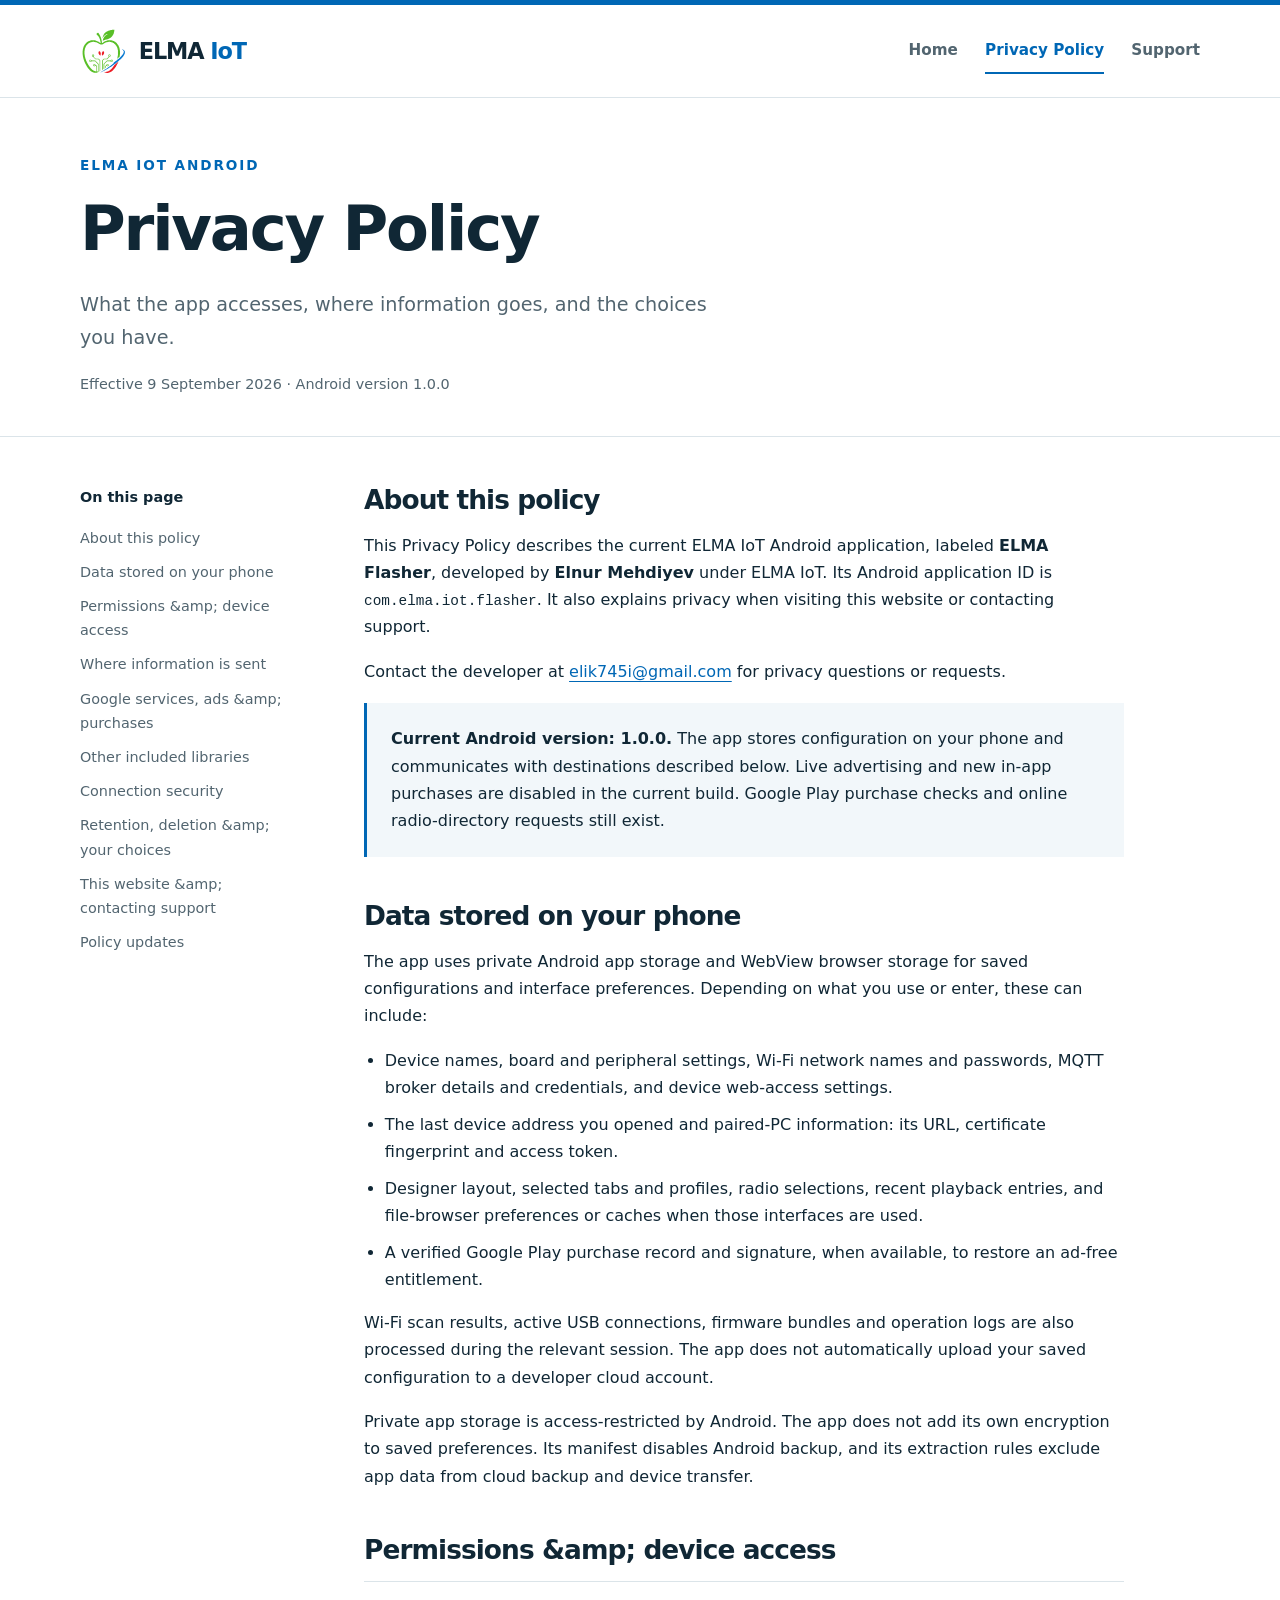
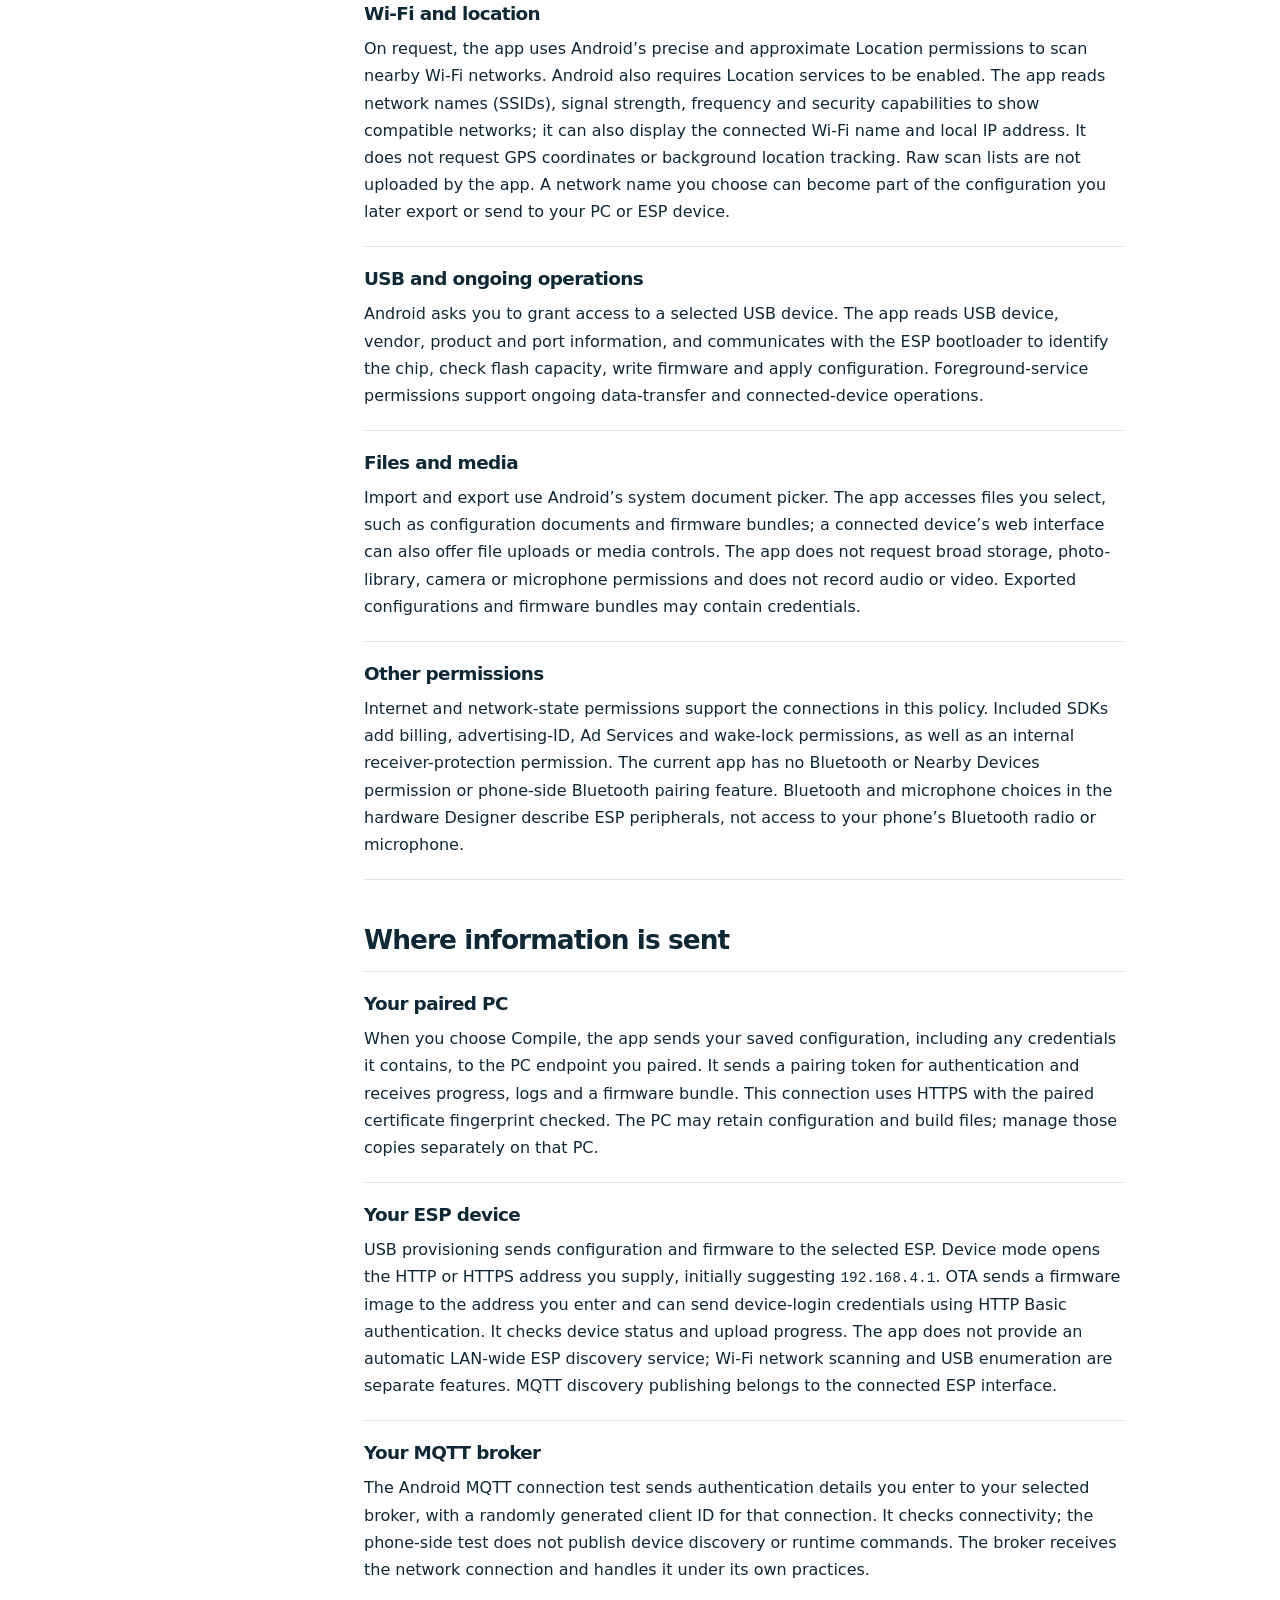
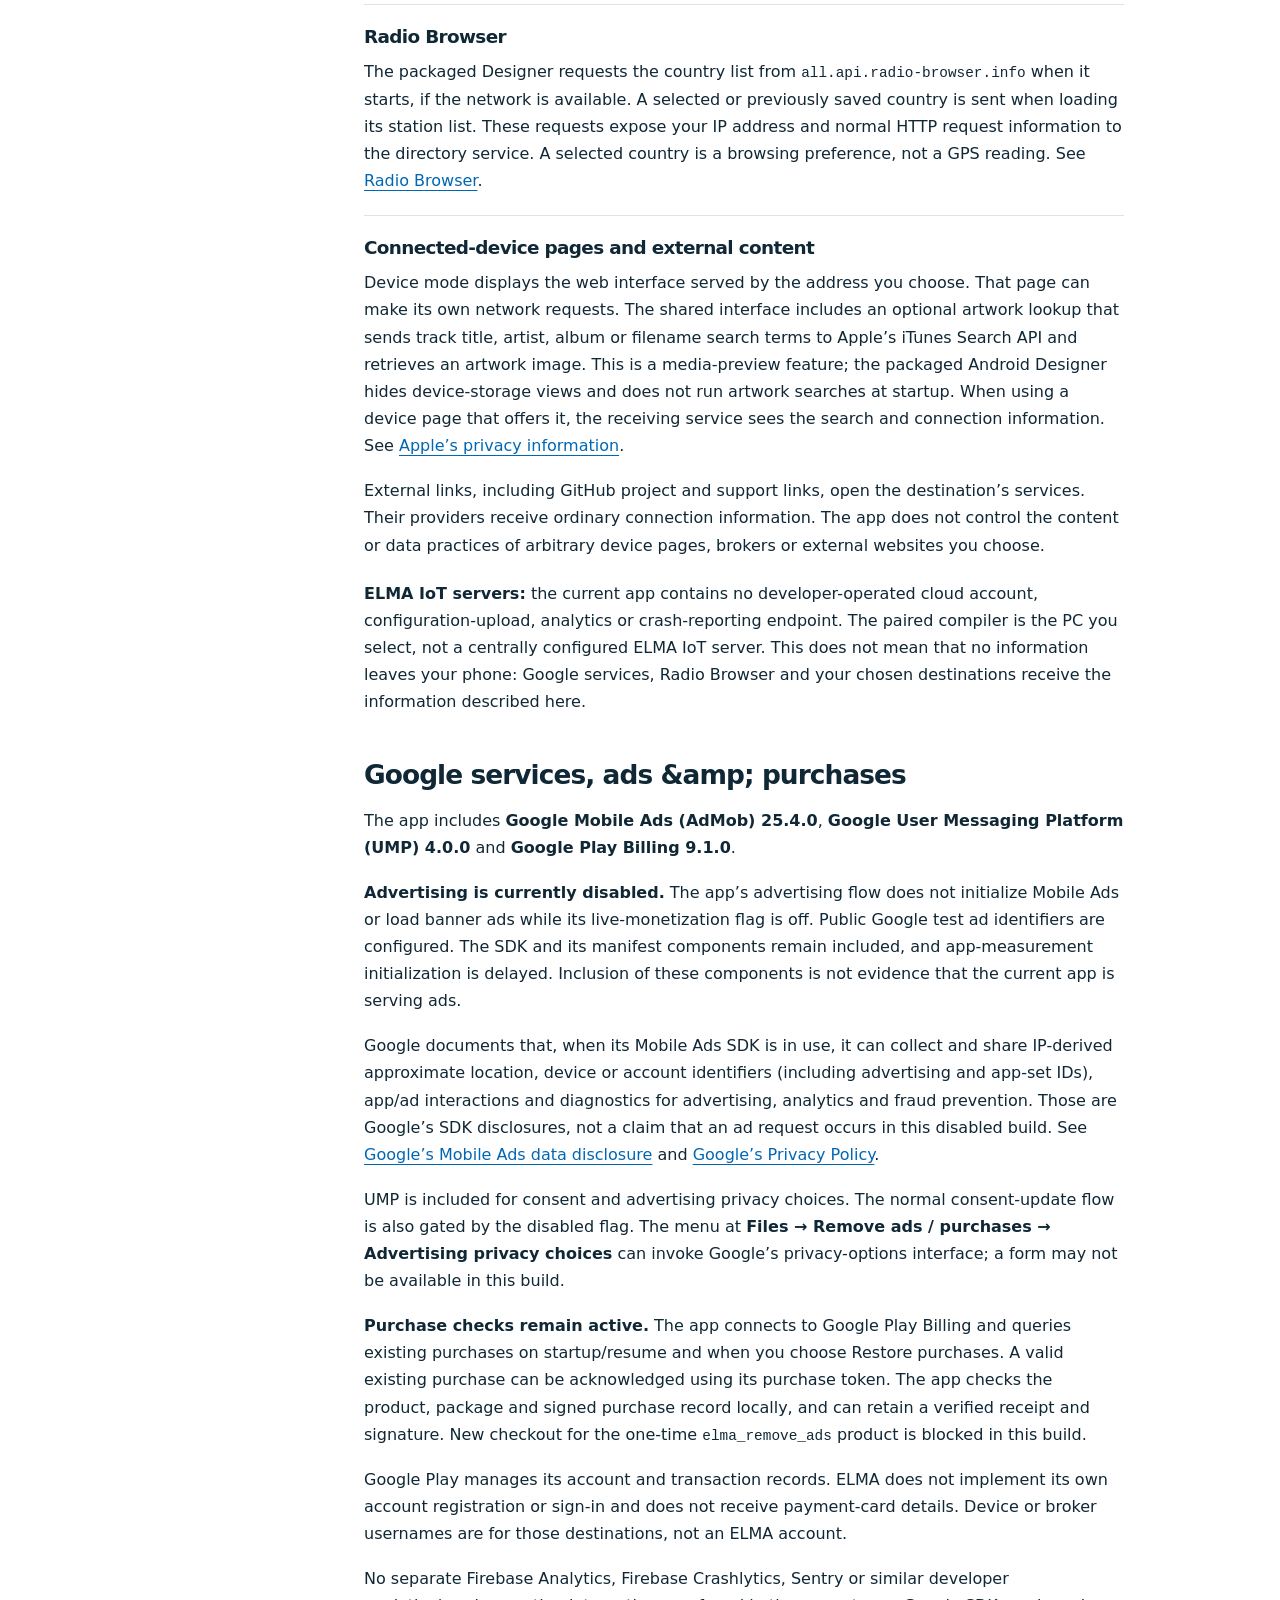
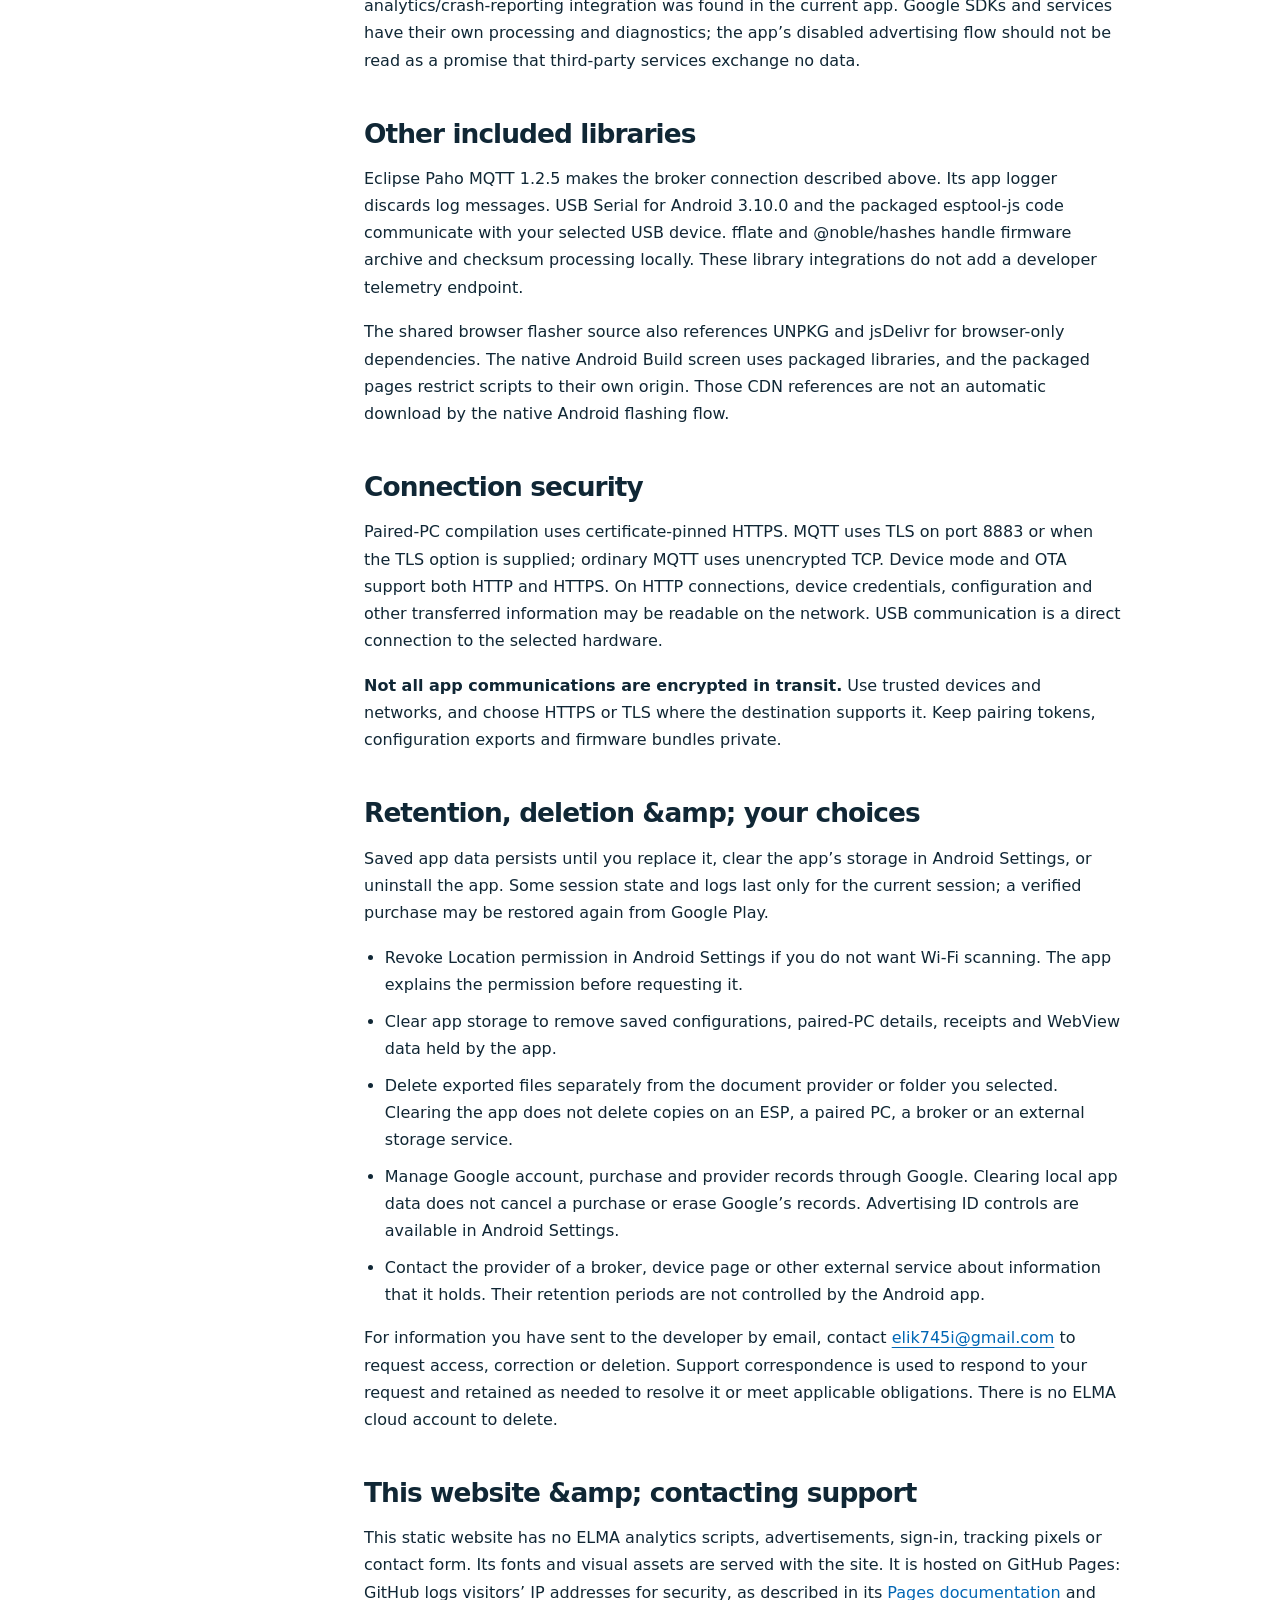
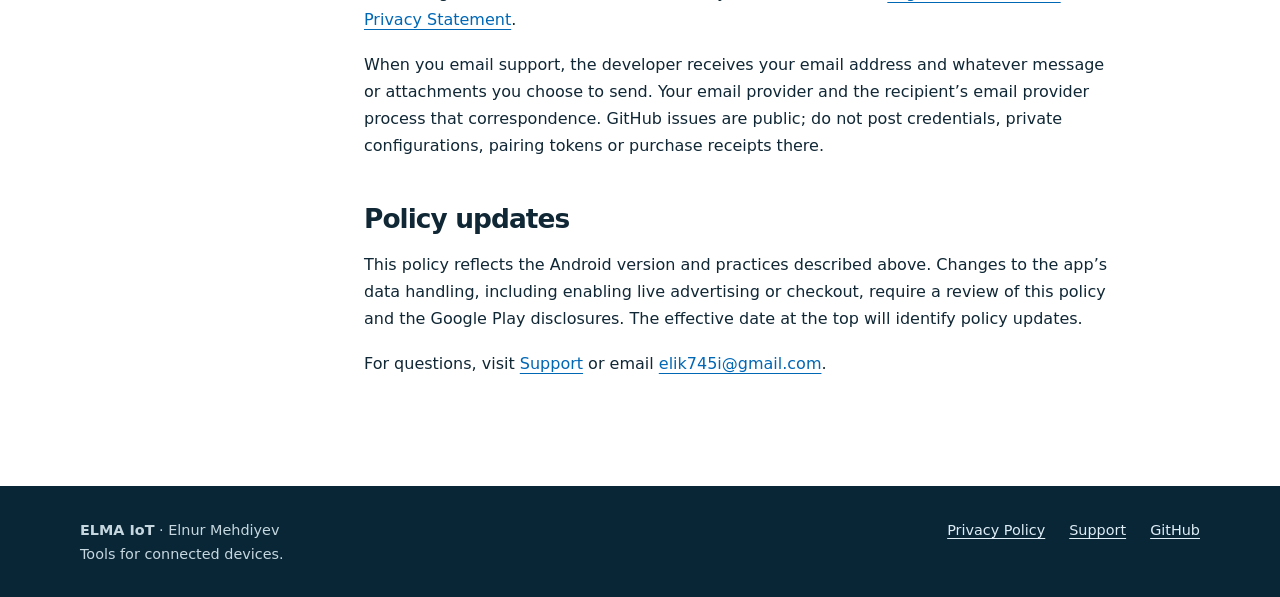
==== privacy-policy/index.html @ 4f6ca84b "Publish ELMA IoT website with source-reviewed Android privacy policy" ====
<!doctype html>
<html lang="en"><head><meta charset="utf-8"><meta name="viewport" content="width=device-width,initial-scale=1">
<meta name="description" content="Privacy Policy for ELMA IoT Android (ELMA Flasher): permissions, local data, Google services, device connections, retention and deletion."><meta name="referrer" content="no-referrer">
<meta http-equiv="Content-Security-Policy" content="default-src 'none'; style-src 'self'; img-src 'self'; base-uri 'none'; form-action 'none'">
<title>Privacy Policy · ELMA IoT</title><link rel="canonical" href="https://elma-iot.github.io/privacy-policy/"><link rel="icon" href="/assets/elma-mark.svg" type="image/svg+xml"><link rel="stylesheet" href="/assets/site.css"></head>
<body><a class="skip" href="#main">Skip to content</a><header><div class="shell header-inner"><a class="brand" href="/" aria-label="ELMA IoT home"><img src="/assets/elma-mark.svg" width="46" height="46" alt=""><span>ELMA <span>IoT</span></span></a><nav aria-label="Main navigation"><a href="/">Home</a><a href="/privacy-policy/" aria-current="page">Privacy Policy</a><a href="/support/">Support</a></nav></div></header>
<main id="main"><div class="page-head"><div class="shell"><p class="eyebrow">ELMA IoT Android</p><h1>Privacy Policy</h1><p class="lead">What the app accesses, where information goes, and the choices you have.</p><p class="meta">Effective 9 September 2026 · Android version 1.0.0</p></div></div><div class="shell document"><aside class="toc" aria-label="On this page"><strong>On this page</strong><a href="#scope">About this policy</a><a href="#local-data">Data stored on your phone</a><a href="#permissions">Permissions &amp;amp; device access</a><a href="#connections">Where information is sent</a><a href="#google">Google services, ads &amp;amp; purchases</a><a href="#libraries">Other included libraries</a><a href="#security">Connection security</a><a href="#deletion">Retention, deletion &amp;amp; your choices</a><a href="#website">This website &amp;amp; contacting support</a><a href="#changes">Policy updates</a></aside><article><section id="scope"><h2>About this policy</h2><p>This Privacy Policy describes the current ELMA IoT Android application, labeled <strong>ELMA Flasher</strong>, developed by <strong>Elnur Mehdiyev</strong> under ELMA IoT. Its Android application ID is <code>com.elma.iot.flasher</code>. It also explains privacy when visiting this website or contacting support.</p><p>Contact the developer at <a href="mailto:elik745i@gmail.com">elik745i@gmail.com</a> for privacy questions or requests.</p><div class="callout"><p><strong>Current Android version: 1.0.0.</strong> The app stores configuration on your phone and communicates with destinations described below. Live advertising and new in-app purchases are disabled in the current build. Google Play purchase checks and online radio-directory requests still exist.</p></div></section><section id="local-data"><h2>Data stored on your phone</h2><p>The app uses private Android app storage and WebView browser storage for saved configurations and interface preferences. Depending on what you use or enter, these can include:</p><ul><li>Device names, board and peripheral settings, Wi-Fi network names and passwords, MQTT broker details and credentials, and device web-access settings.</li><li>The last device address you opened and paired-PC information: its URL, certificate fingerprint and access token.</li><li>Designer layout, selected tabs and profiles, radio selections, recent playback entries, and file-browser preferences or caches when those interfaces are used.</li><li>A verified Google Play purchase record and signature, when available, to restore an ad-free entitlement.</li></ul><p>Wi-Fi scan results, active USB connections, firmware bundles and operation logs are also processed during the relevant session. The app does not automatically upload your saved configuration to a developer cloud account.</p><p>Private app storage is access-restricted by Android. The app does not add its own encryption to saved preferences. Its manifest disables Android backup, and its extraction rules exclude app data from cloud backup and device transfer.</p></section><section id="permissions"><h2>Permissions &amp;amp; device access</h2><div class="flow"><h3>Wi-Fi and location</h3><p>On request, the app uses Android’s precise and approximate Location permissions to scan nearby Wi-Fi networks. Android also requires Location services to be enabled. The app reads network names (SSIDs), signal strength, frequency and security capabilities to show compatible networks; it can also display the connected Wi-Fi name and local IP address. It does not request GPS coordinates or background location tracking. Raw scan lists are not uploaded by the app. A network name you choose can become part of the configuration you later export or send to your PC or ESP device.</p></div><div class="flow"><h3>USB and ongoing operations</h3><p>Android asks you to grant access to a selected USB device. The app reads USB device, vendor, product and port information, and communicates with the ESP bootloader to identify the chip, check flash capacity, write firmware and apply configuration. Foreground-service permissions support ongoing data-transfer and connected-device operations.</p></div><div class="flow"><h3>Files and media</h3><p>Import and export use Android’s system document picker. The app accesses files you select, such as configuration documents and firmware bundles; a connected device’s web interface can also offer file uploads or media controls. The app does not request broad storage, photo-library, camera or microphone permissions and does not record audio or video. Exported configurations and firmware bundles may contain credentials.</p></div><div class="flow"><h3>Other permissions</h3><p>Internet and network-state permissions support the connections in this policy. Included SDKs add billing, advertising-ID, Ad Services and wake-lock permissions, as well as an internal receiver-protection permission. The current app has no Bluetooth or Nearby Devices permission or phone-side Bluetooth pairing feature. Bluetooth and microphone choices in the hardware Designer describe ESP peripherals, not access to your phone’s Bluetooth radio or microphone.</p></div></section><section id="connections"><h2>Where information is sent</h2><div class="flow"><h3>Your paired PC</h3><p>When you choose Compile, the app sends your saved configuration, including any credentials it contains, to the PC endpoint you paired. It sends a pairing token for authentication and receives progress, logs and a firmware bundle. This connection uses HTTPS with the paired certificate fingerprint checked. The PC may retain configuration and build files; manage those copies separately on that PC.</p></div><div class="flow"><h3>Your ESP device</h3><p>USB provisioning sends configuration and firmware to the selected ESP. Device mode opens the HTTP or HTTPS address you supply, initially suggesting <code>192.168.4.1</code>. OTA sends a firmware image to the address you enter and can send device-login credentials using HTTP Basic authentication. It checks device status and upload progress. The app does not provide an automatic LAN-wide ESP discovery service; Wi-Fi network scanning and USB enumeration are separate features. MQTT discovery publishing belongs to the connected ESP interface.</p></div><div class="flow"><h3>Your MQTT broker</h3><p>The Android MQTT connection test sends authentication details you enter to your selected broker, with a randomly generated client ID for that connection. It checks connectivity; the phone-side test does not publish device discovery or runtime commands. The broker receives the network connection and handles it under its own practices.</p></div><div class="flow"><h3>Radio Browser</h3><p>The packaged Designer requests the country list from <code>all.api.radio-browser.info</code> when it starts, if the network is available. A selected or previously saved country is sent when loading its station list. These requests expose your IP address and normal HTTP request information to the directory service. A selected country is a browsing preference, not a GPS reading. See <a href="https://www.radio-browser.info/">Radio Browser</a>.</p></div><div class="flow"><h3>Connected-device pages and external content</h3><p>Device mode displays the web interface served by the address you choose. That page can make its own network requests. The shared interface includes an optional artwork lookup that sends track title, artist, album or filename search terms to Apple’s iTunes Search API and retrieves an artwork image. This is a media-preview feature; the packaged Android Designer hides device-storage views and does not run artwork searches at startup. When using a device page that offers it, the receiving service sees the search and connection information. See <a href="https://www.apple.com/legal/privacy/">Apple’s privacy information</a>.</p><p>External links, including GitHub project and support links, open the destination’s services. Their providers receive ordinary connection information. The app does not control the content or data practices of arbitrary device pages, brokers or external websites you choose.</p></div><p><strong>ELMA IoT servers:</strong> the current app contains no developer-operated cloud account, configuration-upload, analytics or crash-reporting endpoint. The paired compiler is the PC you select, not a centrally configured ELMA IoT server. This does not mean that no information leaves your phone: Google services, Radio Browser and your chosen destinations receive the information described here.</p></section><section id="google"><h2>Google services, ads &amp;amp; purchases</h2><p>The app includes <strong>Google Mobile Ads (AdMob) 25.4.0</strong>, <strong>Google User Messaging Platform (UMP) 4.0.0</strong> and <strong>Google Play Billing 9.1.0</strong>.</p><p><strong>Advertising is currently disabled.</strong> The app’s advertising flow does not initialize Mobile Ads or load banner ads while its live-monetization flag is off. Public Google test ad identifiers are configured. The SDK and its manifest components remain included, and app-measurement initialization is delayed. Inclusion of these components is not evidence that the current app is serving ads.</p><p>Google documents that, when its Mobile Ads SDK is in use, it can collect and share IP-derived approximate location, device or account identifiers (including advertising and app-set IDs), app/ad interactions and diagnostics for advertising, analytics and fraud prevention. Those are Google’s SDK disclosures, not a claim that an ad request occurs in this disabled build. See <a href="https://developers.google.com/admob/android/privacy/play-data-disclosure">Google’s Mobile Ads data disclosure</a> and <a href="https://policies.google.com/privacy">Google’s Privacy Policy</a>.</p><p>UMP is included for consent and advertising privacy choices. The normal consent-update flow is also gated by the disabled flag. The menu at <strong>Files → Remove ads / purchases → Advertising privacy choices</strong> can invoke Google’s privacy-options interface; a form may not be available in this build.</p><p><strong>Purchase checks remain active.</strong> The app connects to Google Play Billing and queries existing purchases on startup/resume and when you choose Restore purchases. A valid existing purchase can be acknowledged using its purchase token. The app checks the product, package and signed purchase record locally, and can retain a verified receipt and signature. New checkout for the one-time <code>elma_remove_ads</code> product is blocked in this build.</p><p>Google Play manages its account and transaction records. ELMA does not implement its own account registration or sign-in and does not receive payment-card details. Device or broker usernames are for those destinations, not an ELMA account.</p><p>No separate Firebase Analytics, Firebase Crashlytics, Sentry or similar developer analytics/crash-reporting integration was found in the current app. Google SDKs and services have their own processing and diagnostics; the app’s disabled advertising flow should not be read as a promise that third-party services exchange no data.</p></section><section id="libraries"><h2>Other included libraries</h2><p>Eclipse Paho MQTT 1.2.5 makes the broker connection described above. Its app logger discards log messages. USB Serial for Android 3.10.0 and the packaged esptool-js code communicate with your selected USB device. fflate and @noble/hashes handle firmware archive and checksum processing locally. These library integrations do not add a developer telemetry endpoint.</p><p>The shared browser flasher source also references UNPKG and jsDelivr for browser-only dependencies. The native Android Build screen uses packaged libraries, and the packaged pages restrict scripts to their own origin. Those CDN references are not an automatic download by the native Android flashing flow.</p></section><section id="security"><h2>Connection security</h2><p>Paired-PC compilation uses certificate-pinned HTTPS. MQTT uses TLS on port 8883 or when the TLS option is supplied; ordinary MQTT uses unencrypted TCP. Device mode and OTA support both HTTP and HTTPS. On HTTP connections, device credentials, configuration and other transferred information may be readable on the network. USB communication is a direct connection to the selected hardware.</p><p><strong>Not all app communications are encrypted in transit.</strong> Use trusted devices and networks, and choose HTTPS or TLS where the destination supports it. Keep pairing tokens, configuration exports and firmware bundles private.</p></section><section id="deletion"><h2>Retention, deletion &amp;amp; your choices</h2><p>Saved app data persists until you replace it, clear the app’s storage in Android Settings, or uninstall the app. Some session state and logs last only for the current session; a verified purchase may be restored again from Google Play.</p><ul><li>Revoke Location permission in Android Settings if you do not want Wi-Fi scanning. The app explains the permission before requesting it.</li><li>Clear app storage to remove saved configurations, paired-PC details, receipts and WebView data held by the app.</li><li>Delete exported files separately from the document provider or folder you selected. Clearing the app does not delete copies on an ESP, a paired PC, a broker or an external storage service.</li><li>Manage Google account, purchase and provider records through Google. Clearing local app data does not cancel a purchase or erase Google’s records. Advertising ID controls are available in Android Settings.</li><li>Contact the provider of a broker, device page or other external service about information that it holds. Their retention periods are not controlled by the Android app.</li></ul><p>For information you have sent to the developer by email, contact <a href="mailto:elik745i@gmail.com?subject=ELMA%20IoT%20privacy%20request">elik745i@gmail.com</a> to request access, correction or deletion. Support correspondence is used to respond to your request and retained as needed to resolve it or meet applicable obligations. There is no ELMA cloud account to delete.</p></section><section id="website"><h2>This website &amp;amp; contacting support</h2><p>This static website has no ELMA analytics scripts, advertisements, sign-in, tracking pixels or contact form. Its fonts and visual assets are served with the site. It is hosted on GitHub Pages: GitHub logs visitors’ IP addresses for security, as described in its <a href="https://docs.github.com/en/pages/getting-started-with-github-pages/what-is-github-pages#data-collection">Pages documentation</a> and <a href="https://docs.github.com/en/site-policy/privacy-policies/github-general-privacy-statement">Privacy Statement</a>.</p><p>When you email support, the developer receives your email address and whatever message or attachments you choose to send. Your email provider and the recipient’s email provider process that correspondence. GitHub issues are public; do not post credentials, private configurations, pairing tokens or purchase receipts there.</p></section><section id="changes"><h2>Policy updates</h2><p>This policy reflects the Android version and practices described above. Changes to the app’s data handling, including enabling live advertising or checkout, require a review of this policy and the Google Play disclosures. The effective date at the top will identify policy updates.</p><p>For questions, visit <a href="/support/">Support</a> or email <a href="mailto:elik745i@gmail.com">elik745i@gmail.com</a>.</p></section></article></div></main>
<footer><div class="shell footer-inner"><div><p><strong>ELMA IoT</strong> · Elnur Mehdiyev</p><p>Tools for connected devices.</p></div><div class="footer-links"><a href="/privacy-policy/">Privacy Policy</a><a href="/support/">Support</a><a href="https://github.com/elma-iot">GitHub</a></div></div></footer></body></html>
---- assets/site.css ----
:root{color-scheme:light;--ink:#102735;--muted:#526570;--blue:#0067b5;--line:#dbe4e9;--pale:#f2f7fa;--navy:#092637;--green:#67d53b;font-family:Inter,ui-sans-serif,system-ui,-apple-system,BlinkMacSystemFont,"Segoe UI",sans-serif;font-size:16px}*{box-sizing:border-box}body{margin:0;color:var(--ink);background:#fff;line-height:1.7}a{color:var(--blue);text-underline-offset:.22em}a:hover{text-decoration-thickness:2px}a:focus-visible{outline:3px solid #208cd4;outline-offset:5px}img{max-width:100%}.skip{position:absolute;left:1rem;top:-6rem;background:#fff;padding:.6rem 1rem;z-index:10}.skip:focus{top:1rem}.shell{width:min(1120px,calc(100% - 3rem));margin:auto}header{border-top:5px solid var(--blue);border-bottom:1px solid var(--line)}.header-inner{min-height:92px;display:flex;align-items:center;justify-content:space-between;gap:1.5rem}.brand{display:flex;align-items:center;gap:.8rem;text-decoration:none;font-weight:800;letter-spacing:-.05em;font-size:1.4rem;color:var(--ink)}.brand img{width:46px;height:46px;object-fit:contain}.brand span span{color:var(--blue)}nav{display:flex;gap:1.7rem;flex-wrap:wrap}nav a{color:var(--muted);font-weight:600;text-decoration:none;font-size:.95rem;padding:.5rem 0}nav a[aria-current=page]{color:var(--blue);box-shadow:0 2px var(--blue)}.eyebrow{font-size:.85rem;font-weight:750;letter-spacing:.14em;text-transform:uppercase;color:var(--blue);margin:0 0 1rem}h1,h2,h3{line-height:1.15;letter-spacing:-.035em}h1{font-size:clamp(2.4rem,5.8vw,4.8rem);font-weight:750;margin:0 0 1.5rem}h2{font-size:1.65rem;margin:0 0 1rem}h3{font-size:1.15rem;margin:0 0 .7rem}p{margin:0 0 1.1rem}.lead{font-size:1.2rem;color:var(--muted);max-width:650px}.hero{padding:5rem 0 4rem;display:grid;grid-template-columns:1.5fr .8fr;gap:4rem;align-items:center}.hero h1{max-width:750px}.hero-mark{background:var(--navy);min-height:290px;display:flex;align-items:center;justify-content:center;border-radius:4px;border-bottom:5px solid var(--green)}.hero-mark img{width:180px;height:180px;object-fit:contain}.actions{display:flex;gap:1rem;flex-wrap:wrap;margin-top:2rem}.button{display:inline-flex;align-items:center;justify-content:center;min-height:48px;padding:.7rem 1.25rem;border:1px solid var(--blue);border-radius:4px;font-weight:650;text-decoration:none;background:var(--blue);color:white}.button.secondary{background:transparent;color:var(--blue)}.button:hover{filter:brightness(.9)}.feature-band{background:var(--pale);border-block:1px solid var(--line);padding:3rem 0}.features{display:grid;grid-template-columns:repeat(3,1fr);gap:2.5rem}.number{font-size:.85rem;color:var(--blue);font-weight:700;display:block;margin-bottom:1rem}.features p{font-size:1rem;color:var(--muted);margin:0}.resources{padding:3.5rem 0 4.5rem;display:grid;grid-template-columns:1fr 1fr;gap:3rem}.resource{border-top:2px solid var(--blue);padding-top:1.3rem}.resource p{color:var(--muted)}.page-head{padding:3.5rem 0 2.5rem;border-bottom:1px solid var(--line)}.page-head h1{font-size:clamp(2.5rem,5vw,3.9rem)}.meta{font-size:.9rem;color:var(--muted);margin:0}.document{display:grid;grid-template-columns:220px minmax(0,1fr);gap:4rem;padding-top:3rem;padding-bottom:4rem}.toc{align-self:start;position:sticky;top:2rem;font-size:.9rem}.toc strong{display:block;margin-bottom:.7rem}.toc a{display:block;color:var(--muted);padding:.3rem 0;text-decoration:none}.toc a:hover{color:var(--blue)}article{max-width:760px;min-width:0}article section{margin:0 0 2.8rem;scroll-margin-top:2rem}article p,article li{overflow-wrap:anywhere}article ul{padding-left:1.3rem}article li{margin-bottom:.6rem}.callout{padding:1.4rem 1.5rem;background:var(--pale);border-left:3px solid var(--blue);margin:0 0 2rem}.callout p:last-child{margin-bottom:0}.flow{padding:1.3rem 0;border-top:1px solid var(--line)}.flow:last-child{border-bottom:1px solid var(--line)}.flow p:last-child{margin:0}.support-grid{display:grid;grid-template-columns:1fr 1fr;gap:3rem;padding:3rem 0 4rem}.contact-card{padding:2rem;background:var(--pale);border:1px solid var(--line)}.contact-card a{overflow-wrap:anywhere}.contact-card+.contact-card{margin-top:1.5rem}.support-grid ul{padding-left:1.2rem}.support-grid li{margin-bottom:.7rem}code{font-size:.9em;overflow-wrap:anywhere}footer{background:var(--navy);color:#c6d7df;padding:2rem 0;font-size:.9rem}.footer-inner{display:flex;justify-content:space-between;gap:1.5rem;flex-wrap:wrap}footer a{color:#deedf6}footer p{margin:0}.footer-links{display:flex;gap:1.5rem}.small{font-size:.92rem;color:var(--muted)}@media(max-width:760px){.shell{width:calc(100% - 2rem)}.header-inner{align-items:flex-start;flex-direction:column;gap:.5rem;padding:1rem 0}nav{gap:1.4rem}.hero{padding:3rem 0;grid-template-columns:1fr;gap:2rem}.hero-mark{min-height:180px}.hero-mark img{height:120px}.features,.resources,.support-grid{grid-template-columns:1fr;gap:2rem}.document{grid-template-columns:1fr;gap:2rem;padding-top:2rem}.toc{position:static;padding-bottom:1rem;border-bottom:1px solid var(--line)}.toc a{display:inline-block;margin-right:1.1rem}.page-head{padding-top:2.5rem}.contact-card{padding:1.4rem}.lead{font-size:1.1rem}}@media print{header,footer,.toc,.skip,.actions{display:none}.document{display:block}.shell{width:100%}body{font-size:11pt}.page-head{padding:0}a{color:inherit}article{max-width:none}.callout{border:1px solid #aaa}}
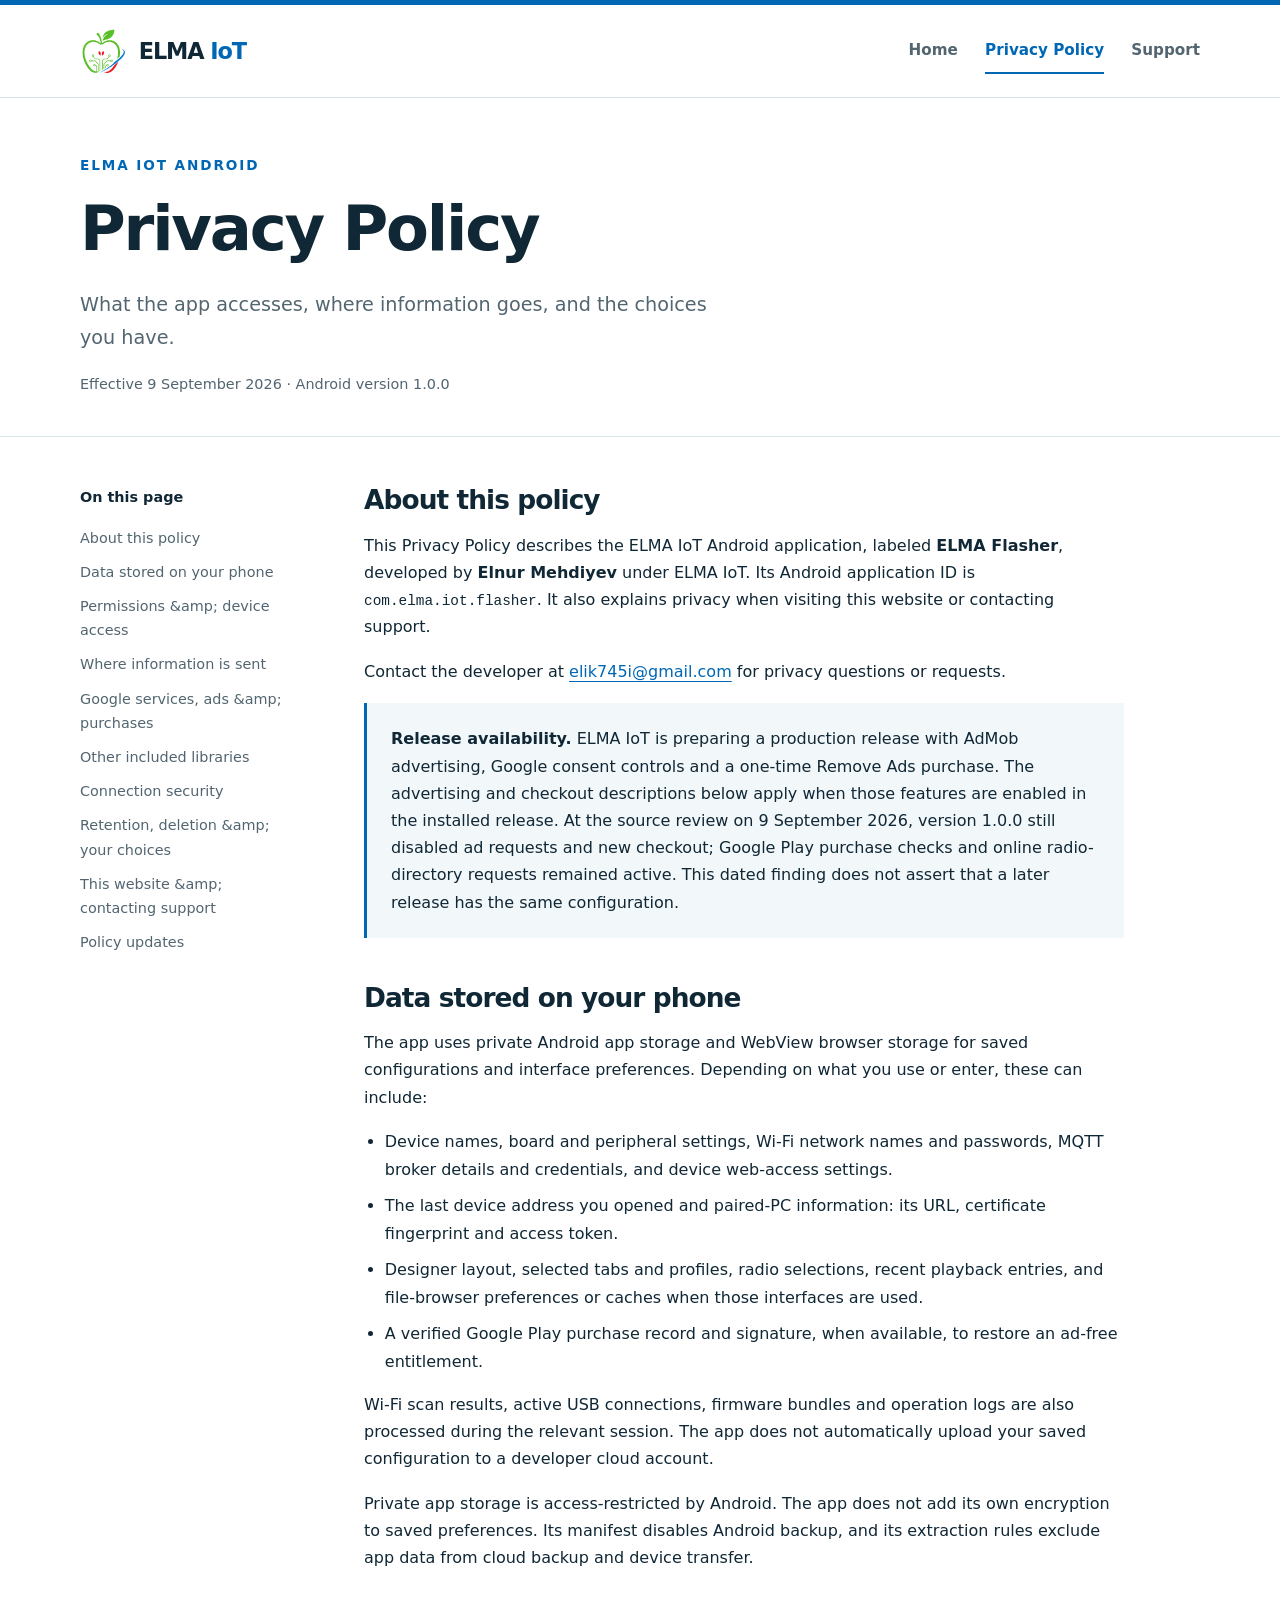
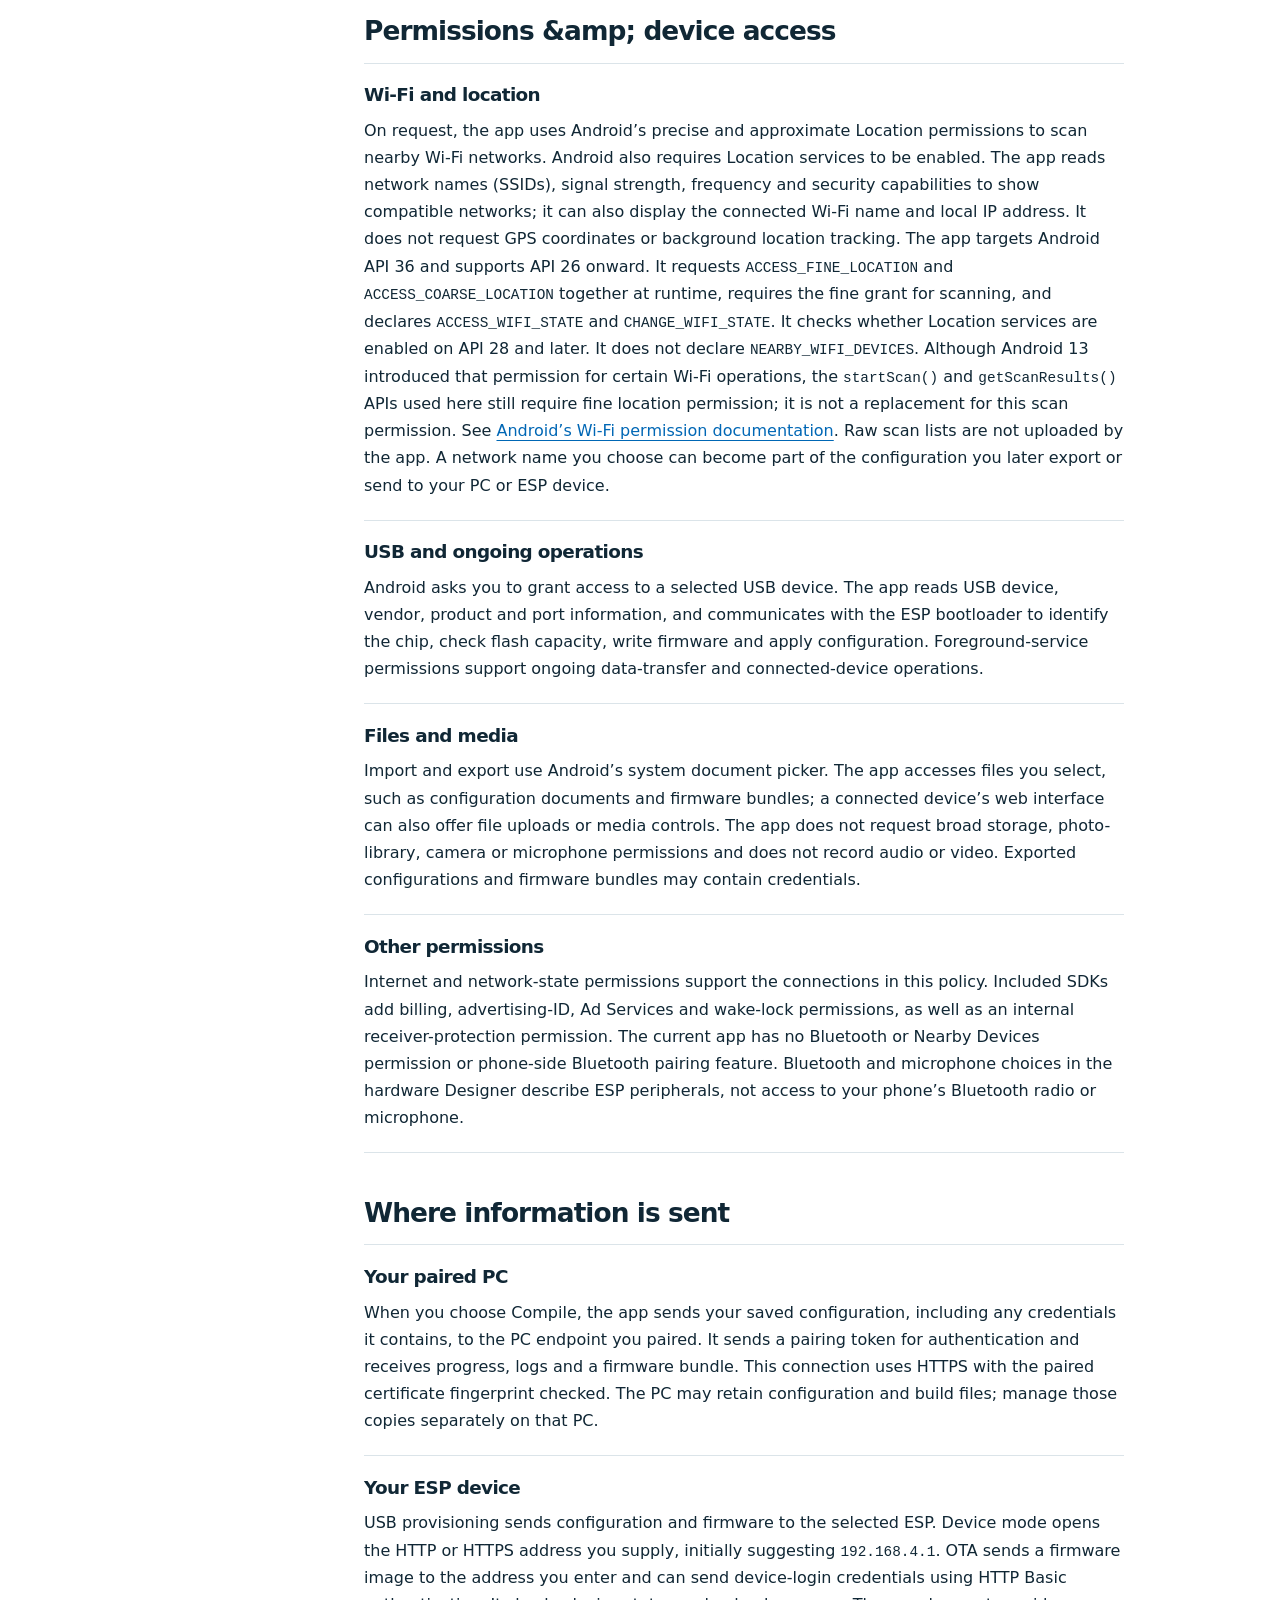
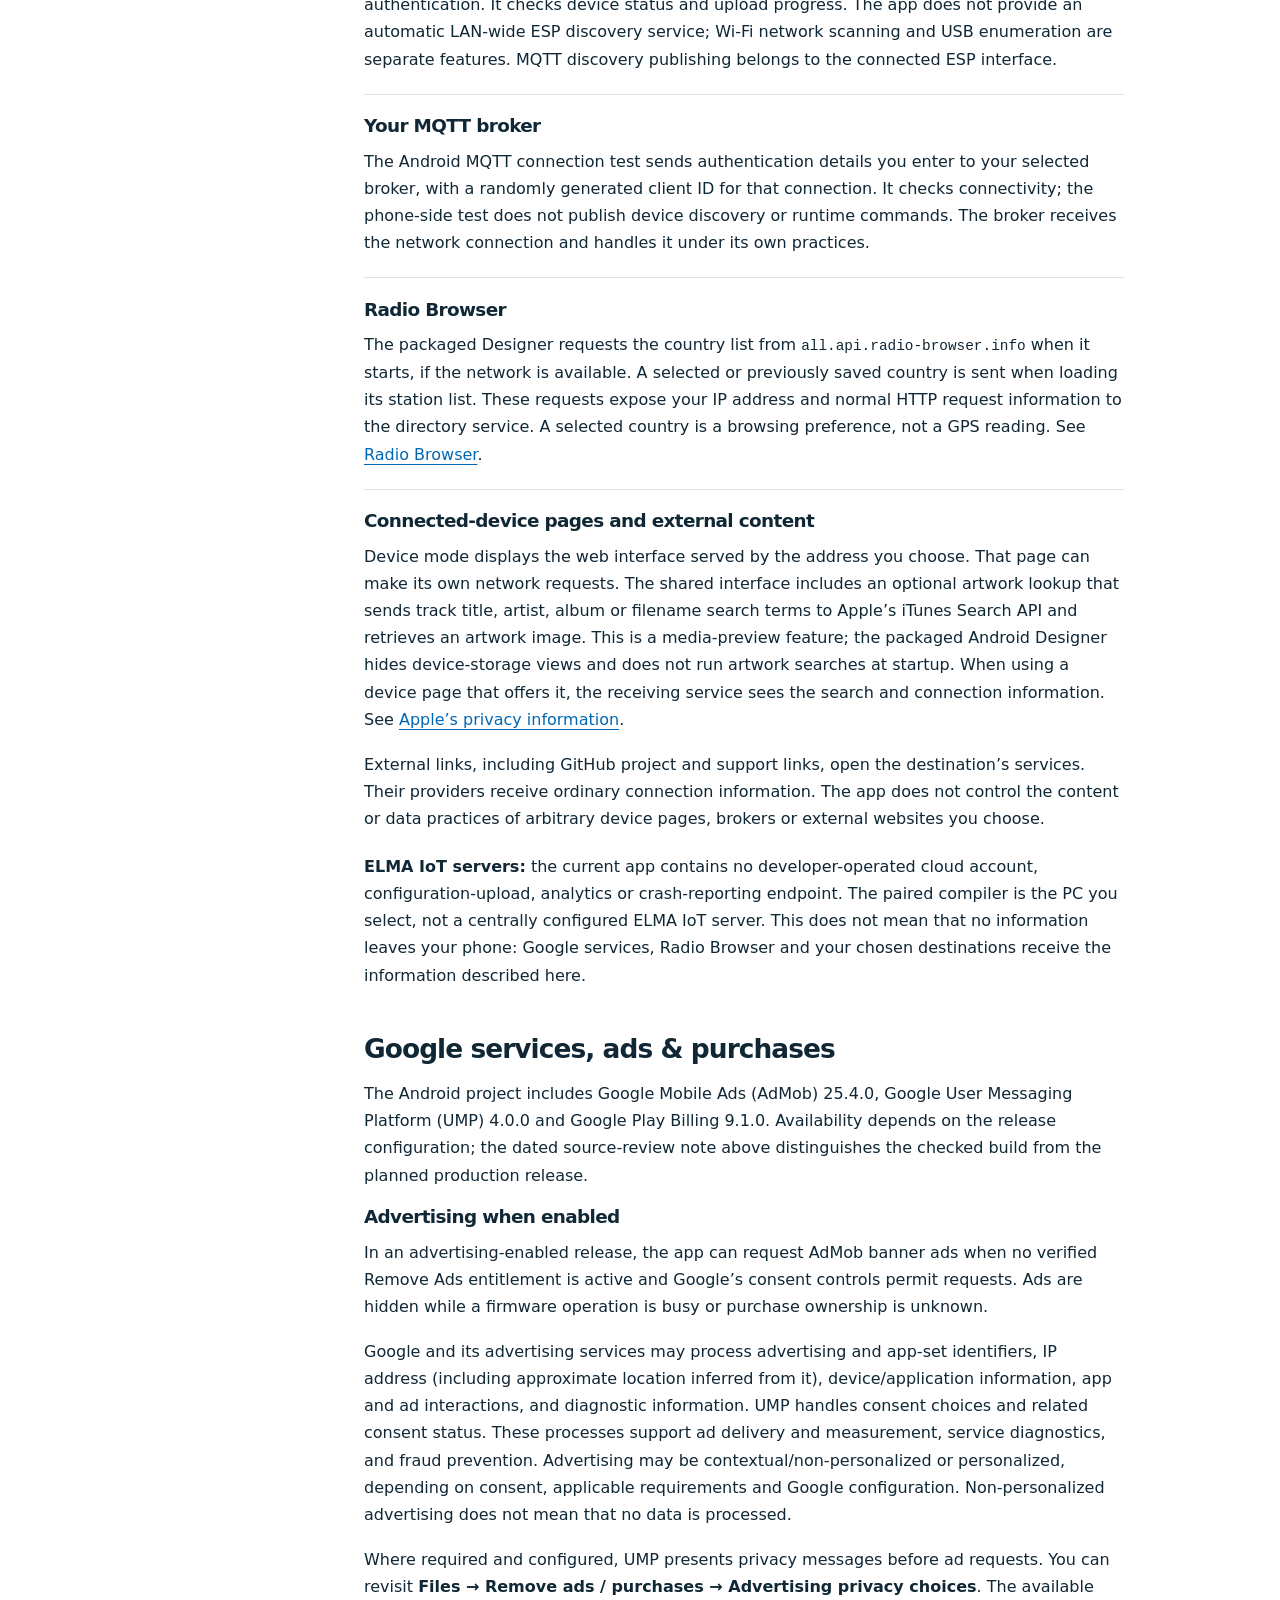
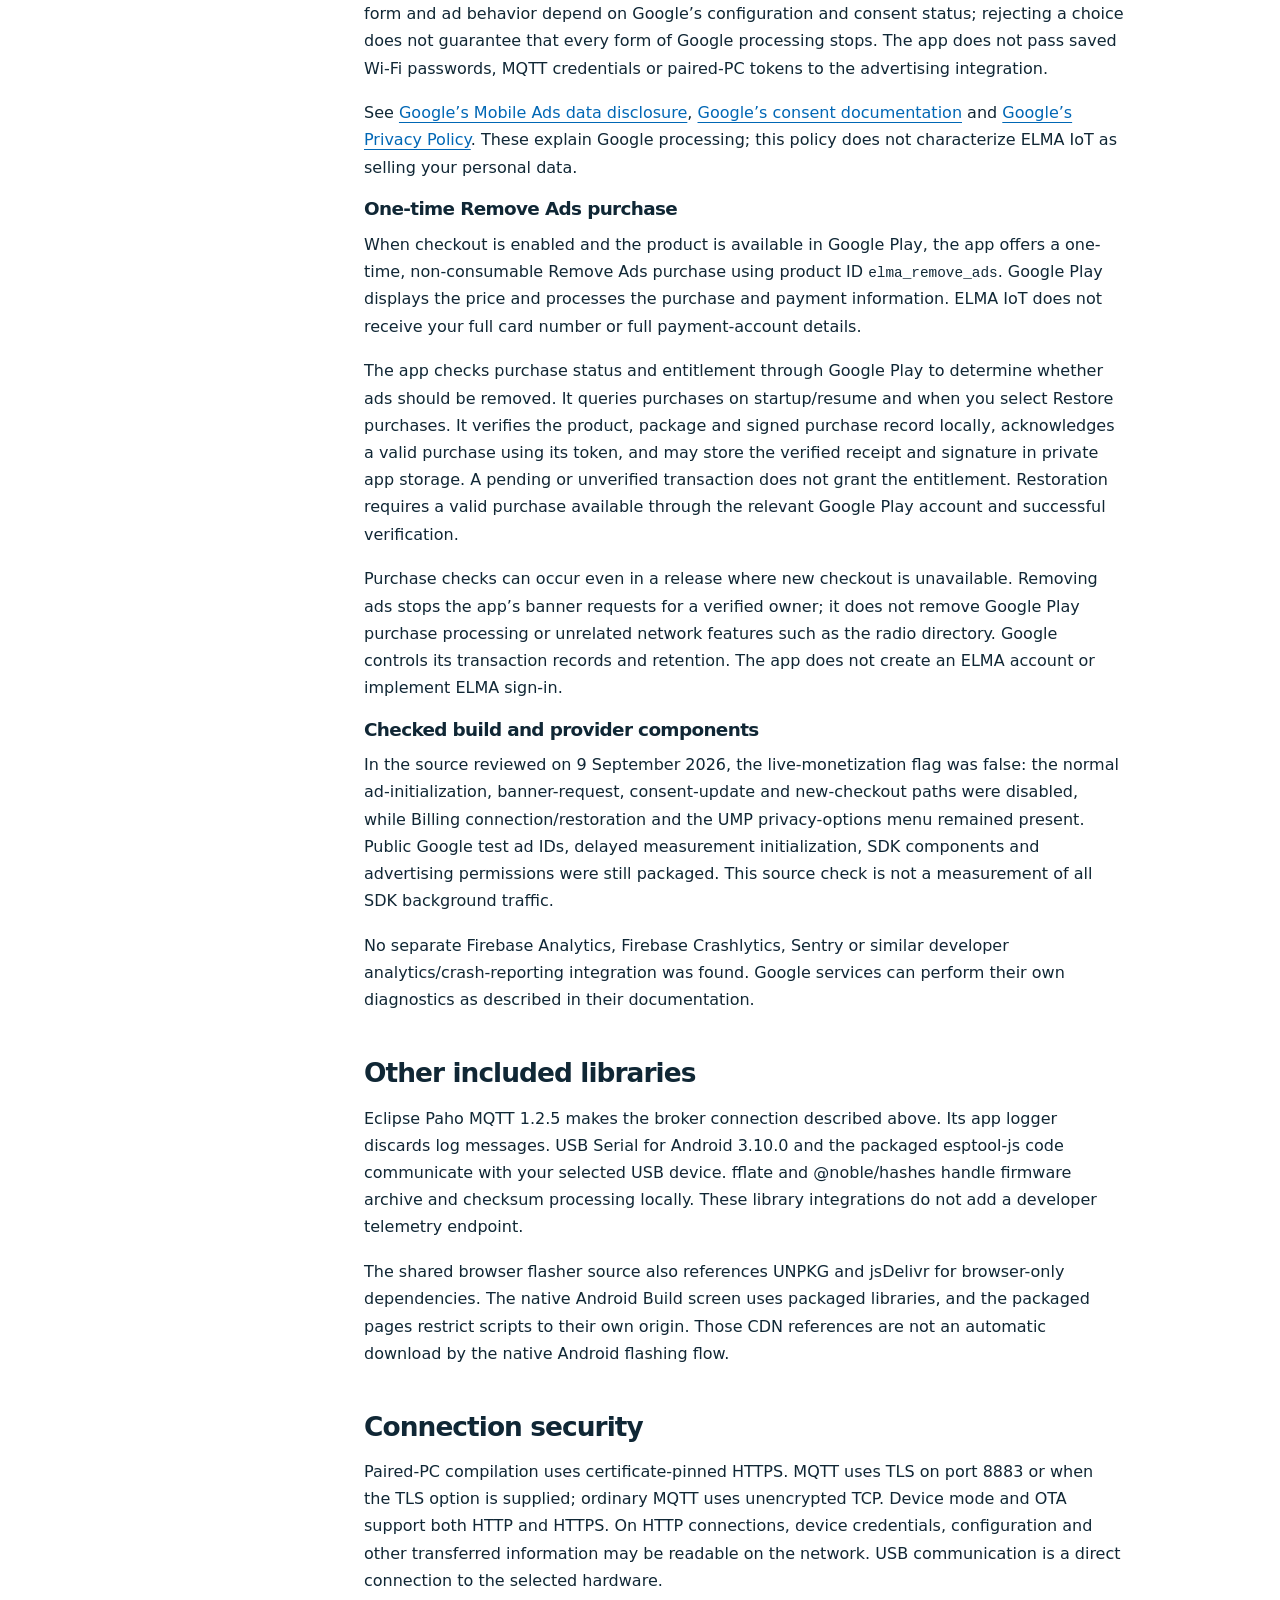
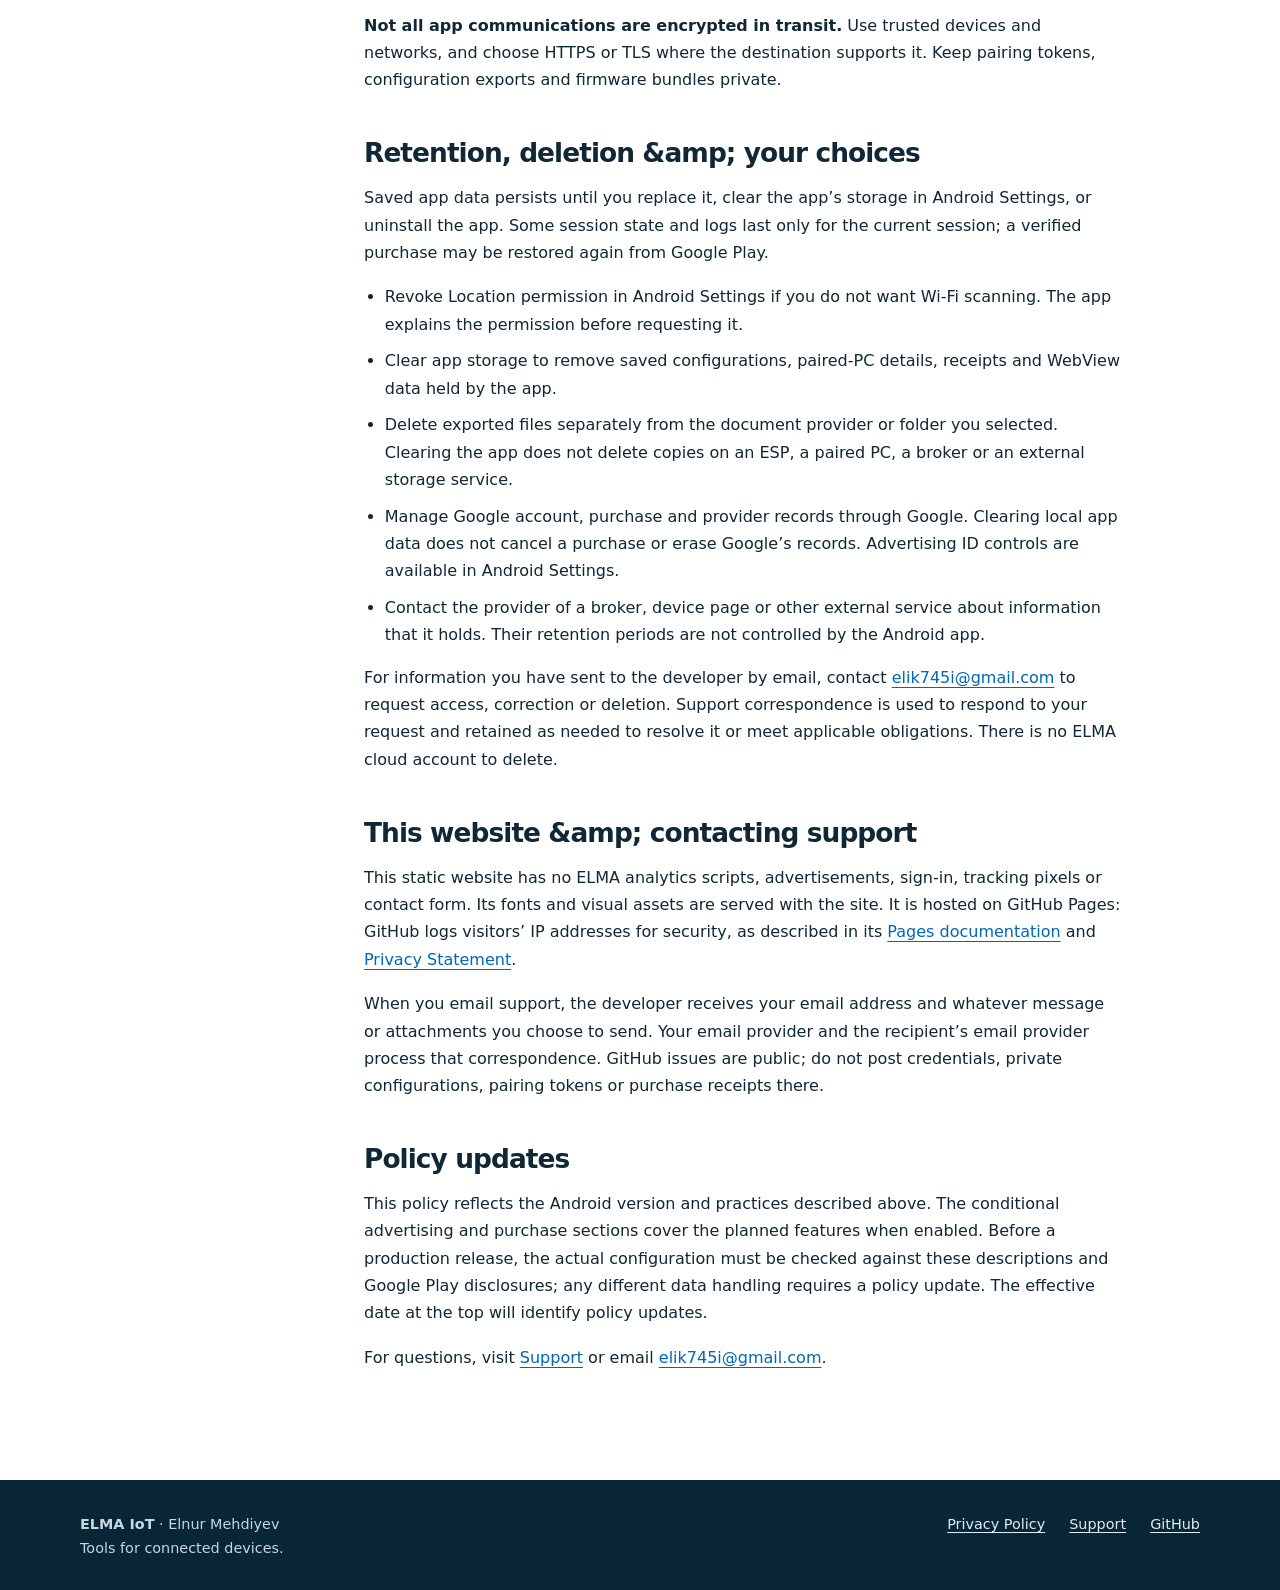
==== commit f26db3fe: "Clarify planned production monetization and expand privacy data matrix" ====
--- a/privacy-policy/index.html
+++ b/privacy-policy/index.html
@@ -4,5 +4,15 @@
 <meta http-equiv="Content-Security-Policy" content="default-src 'none'; style-src 'self'; img-src 'self'; base-uri 'none'; form-action 'none'">
 <title>Privacy Policy · ELMA IoT</title><link rel="canonical" href="https://elma-iot.github.io/privacy-policy/"><link rel="icon" href="/assets/elma-mark.svg" type="image/svg+xml"><link rel="stylesheet" href="/assets/site.css"></head>
 <body><a class="skip" href="#main">Skip to content</a><header><div class="shell header-inner"><a class="brand" href="/" aria-label="ELMA IoT home"><img src="/assets/elma-mark.svg" width="46" height="46" alt=""><span>ELMA <span>IoT</span></span></a><nav aria-label="Main navigation"><a href="/">Home</a><a href="/privacy-policy/" aria-current="page">Privacy Policy</a><a href="/support/">Support</a></nav></div></header>
-<main id="main"><div class="page-head"><div class="shell"><p class="eyebrow">ELMA IoT Android</p><h1>Privacy Policy</h1><p class="lead">What the app accesses, where information goes, and the choices you have.</p><p class="meta">Effective 9 September 2026 · Android version 1.0.0</p></div></div><div class="shell document"><aside class="toc" aria-label="On this page"><strong>On this page</strong><a href="#scope">About this policy</a><a href="#local-data">Data stored on your phone</a><a href="#permissions">Permissions &amp;amp; device access</a><a href="#connections">Where information is sent</a><a href="#google">Google services, ads &amp;amp; purchases</a><a href="#libraries">Other included libraries</a><a href="#security">Connection security</a><a href="#deletion">Retention, deletion &amp;amp; your choices</a><a href="#website">This website &amp;amp; contacting support</a><a href="#changes">Policy updates</a></aside><article><section id="scope"><h2>About this policy</h2><p>This Privacy Policy describes the current ELMA IoT Android application, labeled <strong>ELMA Flasher</strong>, developed by <strong>Elnur Mehdiyev</strong> under ELMA IoT. Its Android application ID is <code>com.elma.iot.flasher</code>. It also explains privacy when visiting this website or contacting support.</p><p>Contact the developer at <a href="mailto:elik745i@gmail.com">elik745i@gmail.com</a> for privacy questions or requests.</p><div class="callout"><p><strong>Current Android version: 1.0.0.</strong> The app stores configuration on your phone and communicates with destinations described below. Live advertising and new in-app purchases are disabled in the current build. Google Play purchase checks and online radio-directory requests still exist.</p></div></section><section id="local-data"><h2>Data stored on your phone</h2><p>The app uses private Android app storage and WebView browser storage for saved configurations and interface preferences. Depending on what you use or enter, these can include:</p><ul><li>Device names, board and peripheral settings, Wi-Fi network names and passwords, MQTT broker details and credentials, and device web-access settings.</li><li>The last device address you opened and paired-PC information: its URL, certificate fingerprint and access token.</li><li>Designer layout, selected tabs and profiles, radio selections, recent playback entries, and file-browser preferences or caches when those interfaces are used.</li><li>A verified Google Play purchase record and signature, when available, to restore an ad-free entitlement.</li></ul><p>Wi-Fi scan results, active USB connections, firmware bundles and operation logs are also processed during the relevant session. The app does not automatically upload your saved configuration to a developer cloud account.</p><p>Private app storage is access-restricted by Android. The app does not add its own encryption to saved preferences. Its manifest disables Android backup, and its extraction rules exclude app data from cloud backup and device transfer.</p></section><section id="permissions"><h2>Permissions &amp;amp; device access</h2><div class="flow"><h3>Wi-Fi and location</h3><p>On request, the app uses Android’s precise and approximate Location permissions to scan nearby Wi-Fi networks. Android also requires Location services to be enabled. The app reads network names (SSIDs), signal strength, frequency and security capabilities to show compatible networks; it can also display the connected Wi-Fi name and local IP address. It does not request GPS coordinates or background location tracking. Raw scan lists are not uploaded by the app. A network name you choose can become part of the configuration you later export or send to your PC or ESP device.</p></div><div class="flow"><h3>USB and ongoing operations</h3><p>Android asks you to grant access to a selected USB device. The app reads USB device, vendor, product and port information, and communicates with the ESP bootloader to identify the chip, check flash capacity, write firmware and apply configuration. Foreground-service permissions support ongoing data-transfer and connected-device operations.</p></div><div class="flow"><h3>Files and media</h3><p>Import and export use Android’s system document picker. The app accesses files you select, such as configuration documents and firmware bundles; a connected device’s web interface can also offer file uploads or media controls. The app does not request broad storage, photo-library, camera or microphone permissions and does not record audio or video. Exported configurations and firmware bundles may contain credentials.</p></div><div class="flow"><h3>Other permissions</h3><p>Internet and network-state permissions support the connections in this policy. Included SDKs add billing, advertising-ID, Ad Services and wake-lock permissions, as well as an internal receiver-protection permission. The current app has no Bluetooth or Nearby Devices permission or phone-side Bluetooth pairing feature. Bluetooth and microphone choices in the hardware Designer describe ESP peripherals, not access to your phone’s Bluetooth radio or microphone.</p></div></section><section id="connections"><h2>Where information is sent</h2><div class="flow"><h3>Your paired PC</h3><p>When you choose Compile, the app sends your saved configuration, including any credentials it contains, to the PC endpoint you paired. It sends a pairing token for authentication and receives progress, logs and a firmware bundle. This connection uses HTTPS with the paired certificate fingerprint checked. The PC may retain configuration and build files; manage those copies separately on that PC.</p></div><div class="flow"><h3>Your ESP device</h3><p>USB provisioning sends configuration and firmware to the selected ESP. Device mode opens the HTTP or HTTPS address you supply, initially suggesting <code>192.168.4.1</code>. OTA sends a firmware image to the address you enter and can send device-login credentials using HTTP Basic authentication. It checks device status and upload progress. The app does not provide an automatic LAN-wide ESP discovery service; Wi-Fi network scanning and USB enumeration are separate features. MQTT discovery publishing belongs to the connected ESP interface.</p></div><div class="flow"><h3>Your MQTT broker</h3><p>The Android MQTT connection test sends authentication details you enter to your selected broker, with a randomly generated client ID for that connection. It checks connectivity; the phone-side test does not publish device discovery or runtime commands. The broker receives the network connection and handles it under its own practices.</p></div><div class="flow"><h3>Radio Browser</h3><p>The packaged Designer requests the country list from <code>all.api.radio-browser.info</code> when it starts, if the network is available. A selected or previously saved country is sent when loading its station list. These requests expose your IP address and normal HTTP request information to the directory service. A selected country is a browsing preference, not a GPS reading. See <a href="https://www.radio-browser.info/">Radio Browser</a>.</p></div><div class="flow"><h3>Connected-device pages and external content</h3><p>Device mode displays the web interface served by the address you choose. That page can make its own network requests. The shared interface includes an optional artwork lookup that sends track title, artist, album or filename search terms to Apple’s iTunes Search API and retrieves an artwork image. This is a media-preview feature; the packaged Android Designer hides device-storage views and does not run artwork searches at startup. When using a device page that offers it, the receiving service sees the search and connection information. See <a href="https://www.apple.com/legal/privacy/">Apple’s privacy information</a>.</p><p>External links, including GitHub project and support links, open the destination’s services. Their providers receive ordinary connection information. The app does not control the content or data practices of arbitrary device pages, brokers or external websites you choose.</p></div><p><strong>ELMA IoT servers:</strong> the current app contains no developer-operated cloud account, configuration-upload, analytics or crash-reporting endpoint. The paired compiler is the PC you select, not a centrally configured ELMA IoT server. This does not mean that no information leaves your phone: Google services, Radio Browser and your chosen destinations receive the information described here.</p></section><section id="google"><h2>Google services, ads &amp;amp; purchases</h2><p>The app includes <strong>Google Mobile Ads (AdMob) 25.4.0</strong>, <strong>Google User Messaging Platform (UMP) 4.0.0</strong> and <strong>Google Play Billing 9.1.0</strong>.</p><p><strong>Advertising is currently disabled.</strong> The app’s advertising flow does not initialize Mobile Ads or load banner ads while its live-monetization flag is off. Public Google test ad identifiers are configured. The SDK and its manifest components remain included, and app-measurement initialization is delayed. Inclusion of these components is not evidence that the current app is serving ads.</p><p>Google documents that, when its Mobile Ads SDK is in use, it can collect and share IP-derived approximate location, device or account identifiers (including advertising and app-set IDs), app/ad interactions and diagnostics for advertising, analytics and fraud prevention. Those are Google’s SDK disclosures, not a claim that an ad request occurs in this disabled build. See <a href="https://developers.google.com/admob/android/privacy/play-data-disclosure">Google’s Mobile Ads data disclosure</a> and <a href="https://policies.google.com/privacy">Google’s Privacy Policy</a>.</p><p>UMP is included for consent and advertising privacy choices. The normal consent-update flow is also gated by the disabled flag. The menu at <strong>Files → Remove ads / purchases → Advertising privacy choices</strong> can invoke Google’s privacy-options interface; a form may not be available in this build.</p><p><strong>Purchase checks remain active.</strong> The app connects to Google Play Billing and queries existing purchases on startup/resume and when you choose Restore purchases. A valid existing purchase can be acknowledged using its purchase token. The app checks the product, package and signed purchase record locally, and can retain a verified receipt and signature. New checkout for the one-time <code>elma_remove_ads</code> product is blocked in this build.</p><p>Google Play manages its account and transaction records. ELMA does not implement its own account registration or sign-in and does not receive payment-card details. Device or broker usernames are for those destinations, not an ELMA account.</p><p>No separate Firebase Analytics, Firebase Crashlytics, Sentry or similar developer analytics/crash-reporting integration was found in the current app. Google SDKs and services have their own processing and diagnostics; the app’s disabled advertising flow should not be read as a promise that third-party services exchange no data.</p></section><section id="libraries"><h2>Other included libraries</h2><p>Eclipse Paho MQTT 1.2.5 makes the broker connection described above. Its app logger discards log messages. USB Serial for Android 3.10.0 and the packaged esptool-js code communicate with your selected USB device. fflate and @noble/hashes handle firmware archive and checksum processing locally. These library integrations do not add a developer telemetry endpoint.</p><p>The shared browser flasher source also references UNPKG and jsDelivr for browser-only dependencies. The native Android Build screen uses packaged libraries, and the packaged pages restrict scripts to their own origin. Those CDN references are not an automatic download by the native Android flashing flow.</p></section><section id="security"><h2>Connection security</h2><p>Paired-PC compilation uses certificate-pinned HTTPS. MQTT uses TLS on port 8883 or when the TLS option is supplied; ordinary MQTT uses unencrypted TCP. Device mode and OTA support both HTTP and HTTPS. On HTTP connections, device credentials, configuration and other transferred information may be readable on the network. USB communication is a direct connection to the selected hardware.</p><p><strong>Not all app communications are encrypted in transit.</strong> Use trusted devices and networks, and choose HTTPS or TLS where the destination supports it. Keep pairing tokens, configuration exports and firmware bundles private.</p></section><section id="deletion"><h2>Retention, deletion &amp;amp; your choices</h2><p>Saved app data persists until you replace it, clear the app’s storage in Android Settings, or uninstall the app. Some session state and logs last only for the current session; a verified purchase may be restored again from Google Play.</p><ul><li>Revoke Location permission in Android Settings if you do not want Wi-Fi scanning. The app explains the permission before requesting it.</li><li>Clear app storage to remove saved configurations, paired-PC details, receipts and WebView data held by the app.</li><li>Delete exported files separately from the document provider or folder you selected. Clearing the app does not delete copies on an ESP, a paired PC, a broker or an external storage service.</li><li>Manage Google account, purchase and provider records through Google. Clearing local app data does not cancel a purchase or erase Google’s records. Advertising ID controls are available in Android Settings.</li><li>Contact the provider of a broker, device page or other external service about information that it holds. Their retention periods are not controlled by the Android app.</li></ul><p>For information you have sent to the developer by email, contact <a href="mailto:elik745i@gmail.com?subject=ELMA%20IoT%20privacy%20request">elik745i@gmail.com</a> to request access, correction or deletion. Support correspondence is used to respond to your request and retained as needed to resolve it or meet applicable obligations. There is no ELMA cloud account to delete.</p></section><section id="website"><h2>This website &amp;amp; contacting support</h2><p>This static website has no ELMA analytics scripts, advertisements, sign-in, tracking pixels or contact form. Its fonts and visual assets are served with the site. It is hosted on GitHub Pages: GitHub logs visitors’ IP addresses for security, as described in its <a href="https://docs.github.com/en/pages/getting-started-with-github-pages/what-is-github-pages#data-collection">Pages documentation</a> and <a href="https://docs.github.com/en/site-policy/privacy-policies/github-general-privacy-statement">Privacy Statement</a>.</p><p>When you email support, the developer receives your email address and whatever message or attachments you choose to send. Your email provider and the recipient’s email provider process that correspondence. GitHub issues are public; do not post credentials, private configurations, pairing tokens or purchase receipts there.</p></section><section id="changes"><h2>Policy updates</h2><p>This policy reflects the Android version and practices described above. Changes to the app’s data handling, including enabling live advertising or checkout, require a review of this policy and the Google Play disclosures. The effective date at the top will identify policy updates.</p><p>For questions, visit <a href="/support/">Support</a> or email <a href="mailto:elik745i@gmail.com">elik745i@gmail.com</a>.</p></section></article></div></main>
+<main id="main"><div class="page-head"><div class="shell"><p class="eyebrow">ELMA IoT Android</p><h1>Privacy Policy</h1><p class="lead">What the app accesses, where information goes, and the choices you have.</p><p class="meta">Effective 9 September 2026 · Android version 1.0.0</p></div></div><div class="shell document"><aside class="toc" aria-label="On this page"><strong>On this page</strong><a href="#scope">About this policy</a><a href="#local-data">Data stored on your phone</a><a href="#permissions">Permissions &amp;amp; device access</a><a href="#connections">Where information is sent</a><a href="#google">Google services, ads &amp;amp; purchases</a><a href="#libraries">Other included libraries</a><a href="#security">Connection security</a><a href="#deletion">Retention, deletion &amp;amp; your choices</a><a href="#website">This website &amp;amp; contacting support</a><a href="#changes">Policy updates</a></aside><article><section id="scope"><h2>About this policy</h2><p>This Privacy Policy describes the ELMA IoT Android application, labeled <strong>ELMA Flasher</strong>, developed by <strong>Elnur Mehdiyev</strong> under ELMA IoT. Its Android application ID is <code>com.elma.iot.flasher</code>. It also explains privacy when visiting this website or contacting support.</p><p>Contact the developer at <a href="mailto:elik745i@gmail.com">elik745i@gmail.com</a> for privacy questions or requests.</p><div class="callout"><p><strong>Release availability.</strong> ELMA IoT is preparing a production release with AdMob advertising, Google consent controls and a one-time Remove Ads purchase. The advertising and checkout descriptions below apply when those features are enabled in the installed release. At the source review on 9 September 2026, version 1.0.0 still disabled ad requests and new checkout; Google Play purchase checks and online radio-directory requests remained active. This dated finding does not assert that a later release has the same configuration.</p></div></section><section id="local-data"><h2>Data stored on your phone</h2><p>The app uses private Android app storage and WebView browser storage for saved configurations and interface preferences. Depending on what you use or enter, these can include:</p><ul><li>Device names, board and peripheral settings, Wi-Fi network names and passwords, MQTT broker details and credentials, and device web-access settings.</li><li>The last device address you opened and paired-PC information: its URL, certificate fingerprint and access token.</li><li>Designer layout, selected tabs and profiles, radio selections, recent playback entries, and file-browser preferences or caches when those interfaces are used.</li><li>A verified Google Play purchase record and signature, when available, to restore an ad-free entitlement.</li></ul><p>Wi-Fi scan results, active USB connections, firmware bundles and operation logs are also processed during the relevant session. The app does not automatically upload your saved configuration to a developer cloud account.</p><p>Private app storage is access-restricted by Android. The app does not add its own encryption to saved preferences. Its manifest disables Android backup, and its extraction rules exclude app data from cloud backup and device transfer.</p></section><section id="permissions"><h2>Permissions &amp;amp; device access</h2><div class="flow"><h3>Wi-Fi and location</h3><p>On request, the app uses Android’s precise and approximate Location permissions to scan nearby Wi-Fi networks. Android also requires Location services to be enabled. The app reads network names (SSIDs), signal strength, frequency and security capabilities to show compatible networks; it can also display the connected Wi-Fi name and local IP address. It does not request GPS coordinates or background location tracking. The app targets Android API 36 and supports API 26 onward. It requests <code>ACCESS_FINE_LOCATION</code> and <code>ACCESS_COARSE_LOCATION</code> together at runtime, requires the fine grant for scanning, and declares <code>ACCESS_WIFI_STATE</code> and <code>CHANGE_WIFI_STATE</code>. It checks whether Location services are enabled on API 28 and later. It does not declare <code>NEARBY_WIFI_DEVICES</code>. Although Android 13 introduced that permission for certain Wi-Fi operations, the <code>startScan()</code> and <code>getScanResults()</code> APIs used here still require fine location permission; it is not a replacement for this scan permission. See <a href="https://developer.android.com/develop/connectivity/wifi/wifi-permissions">Android’s Wi-Fi permission documentation</a>. Raw scan lists are not uploaded by the app. A network name you choose can become part of the configuration you later export or send to your PC or ESP device.</p></div><div class="flow"><h3>USB and ongoing operations</h3><p>Android asks you to grant access to a selected USB device. The app reads USB device, vendor, product and port information, and communicates with the ESP bootloader to identify the chip, check flash capacity, write firmware and apply configuration. Foreground-service permissions support ongoing data-transfer and connected-device operations.</p></div><div class="flow"><h3>Files and media</h3><p>Import and export use Android’s system document picker. The app accesses files you select, such as configuration documents and firmware bundles; a connected device’s web interface can also offer file uploads or media controls. The app does not request broad storage, photo-library, camera or microphone permissions and does not record audio or video. Exported configurations and firmware bundles may contain credentials.</p></div><div class="flow"><h3>Other permissions</h3><p>Internet and network-state permissions support the connections in this policy. Included SDKs add billing, advertising-ID, Ad Services and wake-lock permissions, as well as an internal receiver-protection permission. The current app has no Bluetooth or Nearby Devices permission or phone-side Bluetooth pairing feature. Bluetooth and microphone choices in the hardware Designer describe ESP peripherals, not access to your phone’s Bluetooth radio or microphone.</p></div></section><section id="connections"><h2>Where information is sent</h2><div class="flow"><h3>Your paired PC</h3><p>When you choose Compile, the app sends your saved configuration, including any credentials it contains, to the PC endpoint you paired. It sends a pairing token for authentication and receives progress, logs and a firmware bundle. This connection uses HTTPS with the paired certificate fingerprint checked. The PC may retain configuration and build files; manage those copies separately on that PC.</p></div><div class="flow"><h3>Your ESP device</h3><p>USB provisioning sends configuration and firmware to the selected ESP. Device mode opens the HTTP or HTTPS address you supply, initially suggesting <code>192.168.4.1</code>. OTA sends a firmware image to the address you enter and can send device-login credentials using HTTP Basic authentication. It checks device status and upload progress. The app does not provide an automatic LAN-wide ESP discovery service; Wi-Fi network scanning and USB enumeration are separate features. MQTT discovery publishing belongs to the connected ESP interface.</p></div><div class="flow"><h3>Your MQTT broker</h3><p>The Android MQTT connection test sends authentication details you enter to your selected broker, with a randomly generated client ID for that connection. It checks connectivity; the phone-side test does not publish device discovery or runtime commands. The broker receives the network connection and handles it under its own practices.</p></div><div class="flow"><h3>Radio Browser</h3><p>The packaged Designer requests the country list from <code>all.api.radio-browser.info</code> when it starts, if the network is available. A selected or previously saved country is sent when loading its station list. These requests expose your IP address and normal HTTP request information to the directory service. A selected country is a browsing preference, not a GPS reading. See <a href="https://www.radio-browser.info/">Radio Browser</a>.</p></div><div class="flow"><h3>Connected-device pages and external content</h3><p>Device mode displays the web interface served by the address you choose. That page can make its own network requests. The shared interface includes an optional artwork lookup that sends track title, artist, album or filename search terms to Apple’s iTunes Search API and retrieves an artwork image. This is a media-preview feature; the packaged Android Designer hides device-storage views and does not run artwork searches at startup. When using a device page that offers it, the receiving service sees the search and connection information. See <a href="https://www.apple.com/legal/privacy/">Apple’s privacy information</a>.</p><p>External links, including GitHub project and support links, open the destination’s services. Their providers receive ordinary connection information. The app does not control the content or data practices of arbitrary device pages, brokers or external websites you choose.</p></div><p><strong>ELMA IoT servers:</strong> the current app contains no developer-operated cloud account, configuration-upload, analytics or crash-reporting endpoint. The paired compiler is the PC you select, not a centrally configured ELMA IoT server. This does not mean that no information leaves your phone: Google services, Radio Browser and your chosen destinations receive the information described here.</p></section><section id="google"><h2>Google services, ads &amp; purchases</h2>
+<p>The Android project includes Google Mobile Ads (AdMob) 25.4.0, Google User Messaging Platform (UMP) 4.0.0 and Google Play Billing 9.1.0. Availability depends on the release configuration; the dated source-review note above distinguishes the checked build from the planned production release.</p>
+<h3>Advertising when enabled</h3><p>In an advertising-enabled release, the app can request AdMob banner ads when no verified Remove Ads entitlement is active and Google’s consent controls permit requests. Ads are hidden while a firmware operation is busy or purchase ownership is unknown.</p>
+<p>Google and its advertising services may process advertising and app-set identifiers, IP address (including approximate location inferred from it), device/application information, app and ad interactions, and diagnostic information. UMP handles consent choices and related consent status. These processes support ad delivery and measurement, service diagnostics, and fraud prevention. Advertising may be contextual/non-personalized or personalized, depending on consent, applicable requirements and Google configuration. Non-personalized advertising does not mean that no data is processed.</p>
+<p>Where required and configured, UMP presents privacy messages before ad requests. You can revisit <strong>Files → Remove ads / purchases → Advertising privacy choices</strong>. The available form and ad behavior depend on Google’s configuration and consent status; rejecting a choice does not guarantee that every form of Google processing stops. The app does not pass saved Wi-Fi passwords, MQTT credentials or paired-PC tokens to the advertising integration.</p>
+<p>See <a href="https://developers.google.com/admob/android/privacy/play-data-disclosure">Google’s Mobile Ads data disclosure</a>, <a href="https://developers.google.com/admob/android/privacy">Google’s consent documentation</a> and <a href="https://policies.google.com/privacy">Google’s Privacy Policy</a>. These explain Google processing; this policy does not characterize ELMA IoT as selling your personal data.</p>
+<h3>One-time Remove Ads purchase</h3><p>When checkout is enabled and the product is available in Google Play, the app offers a one-time, non-consumable Remove Ads purchase using product ID <code>elma_remove_ads</code>. Google Play displays the price and processes the purchase and payment information. ELMA IoT does not receive your full card number or full payment-account details.</p>
+<p>The app checks purchase status and entitlement through Google Play to determine whether ads should be removed. It queries purchases on startup/resume and when you select Restore purchases. It verifies the product, package and signed purchase record locally, acknowledges a valid purchase using its token, and may store the verified receipt and signature in private app storage. A pending or unverified transaction does not grant the entitlement. Restoration requires a valid purchase available through the relevant Google Play account and successful verification.</p>
+<p>Purchase checks can occur even in a release where new checkout is unavailable. Removing ads stops the app’s banner requests for a verified owner; it does not remove Google Play purchase processing or unrelated network features such as the radio directory. Google controls its transaction records and retention. The app does not create an ELMA account or implement ELMA sign-in.</p>
+<h3>Checked build and provider components</h3><p>In the source reviewed on 9 September 2026, the live-monetization flag was false: the normal ad-initialization, banner-request, consent-update and new-checkout paths were disabled, while Billing connection/restoration and the UMP privacy-options menu remained present. Public Google test ad IDs, delayed measurement initialization, SDK components and advertising permissions were still packaged. This source check is not a measurement of all SDK background traffic.</p>
+<p>No separate Firebase Analytics, Firebase Crashlytics, Sentry or similar developer analytics/crash-reporting integration was found. Google services can perform their own diagnostics as described in their documentation.</p></section><section id="libraries"><h2>Other included libraries</h2><p>Eclipse Paho MQTT 1.2.5 makes the broker connection described above. Its app logger discards log messages. USB Serial for Android 3.10.0 and the packaged esptool-js code communicate with your selected USB device. fflate and @noble/hashes handle firmware archive and checksum processing locally. These library integrations do not add a developer telemetry endpoint.</p><p>The shared browser flasher source also references UNPKG and jsDelivr for browser-only dependencies. The native Android Build screen uses packaged libraries, and the packaged pages restrict scripts to their own origin. Those CDN references are not an automatic download by the native Android flashing flow.</p></section><section id="security"><h2>Connection security</h2><p>Paired-PC compilation uses certificate-pinned HTTPS. MQTT uses TLS on port 8883 or when the TLS option is supplied; ordinary MQTT uses unencrypted TCP. Device mode and OTA support both HTTP and HTTPS. On HTTP connections, device credentials, configuration and other transferred information may be readable on the network. USB communication is a direct connection to the selected hardware.</p><p><strong>Not all app communications are encrypted in transit.</strong> Use trusted devices and networks, and choose HTTPS or TLS where the destination supports it. Keep pairing tokens, configuration exports and firmware bundles private.</p></section><section id="deletion"><h2>Retention, deletion &amp;amp; your choices</h2><p>Saved app data persists until you replace it, clear the app’s storage in Android Settings, or uninstall the app. Some session state and logs last only for the current session; a verified purchase may be restored again from Google Play.</p><ul><li>Revoke Location permission in Android Settings if you do not want Wi-Fi scanning. The app explains the permission before requesting it.</li><li>Clear app storage to remove saved configurations, paired-PC details, receipts and WebView data held by the app.</li><li>Delete exported files separately from the document provider or folder you selected. Clearing the app does not delete copies on an ESP, a paired PC, a broker or an external storage service.</li><li>Manage Google account, purchase and provider records through Google. Clearing local app data does not cancel a purchase or erase Google’s records. Advertising ID controls are available in Android Settings.</li><li>Contact the provider of a broker, device page or other external service about information that it holds. Their retention periods are not controlled by the Android app.</li></ul><p>For information you have sent to the developer by email, contact <a href="mailto:elik745i@gmail.com?subject=ELMA%20IoT%20privacy%20request">elik745i@gmail.com</a> to request access, correction or deletion. Support correspondence is used to respond to your request and retained as needed to resolve it or meet applicable obligations. There is no ELMA cloud account to delete.</p></section><section id="website"><h2>This website &amp;amp; contacting support</h2><p>This static website has no ELMA analytics scripts, advertisements, sign-in, tracking pixels or contact form. Its fonts and visual assets are served with the site. It is hosted on GitHub Pages: GitHub logs visitors’ IP addresses for security, as described in its <a href="https://docs.github.com/en/pages/getting-started-with-github-pages/what-is-github-pages#data-collection">Pages documentation</a> and <a href="https://docs.github.com/en/site-policy/privacy-policies/github-general-privacy-statement">Privacy Statement</a>.</p><p>When you email support, the developer receives your email address and whatever message or attachments you choose to send. Your email provider and the recipient’s email provider process that correspondence. GitHub issues are public; do not post credentials, private configurations, pairing tokens or purchase receipts there.</p></section><section id="changes"><h2>Policy updates</h2><p>This policy reflects the Android version and practices described above. The conditional advertising and purchase sections cover the planned features when enabled. Before a production release, the actual configuration must be checked against these descriptions and Google Play disclosures; any different data handling requires a policy update. The effective date at the top will identify policy updates.</p><p>For questions, visit <a href="/support/">Support</a> or email <a href="mailto:elik745i@gmail.com">elik745i@gmail.com</a>.</p></section></article></div></main>
 <footer><div class="shell footer-inner"><div><p><strong>ELMA IoT</strong> · Elnur Mehdiyev</p><p>Tools for connected devices.</p></div><div class="footer-links"><a href="/privacy-policy/">Privacy Policy</a><a href="/support/">Support</a><a href="https://github.com/elma-iot">GitHub</a></div></div></footer></body></html>
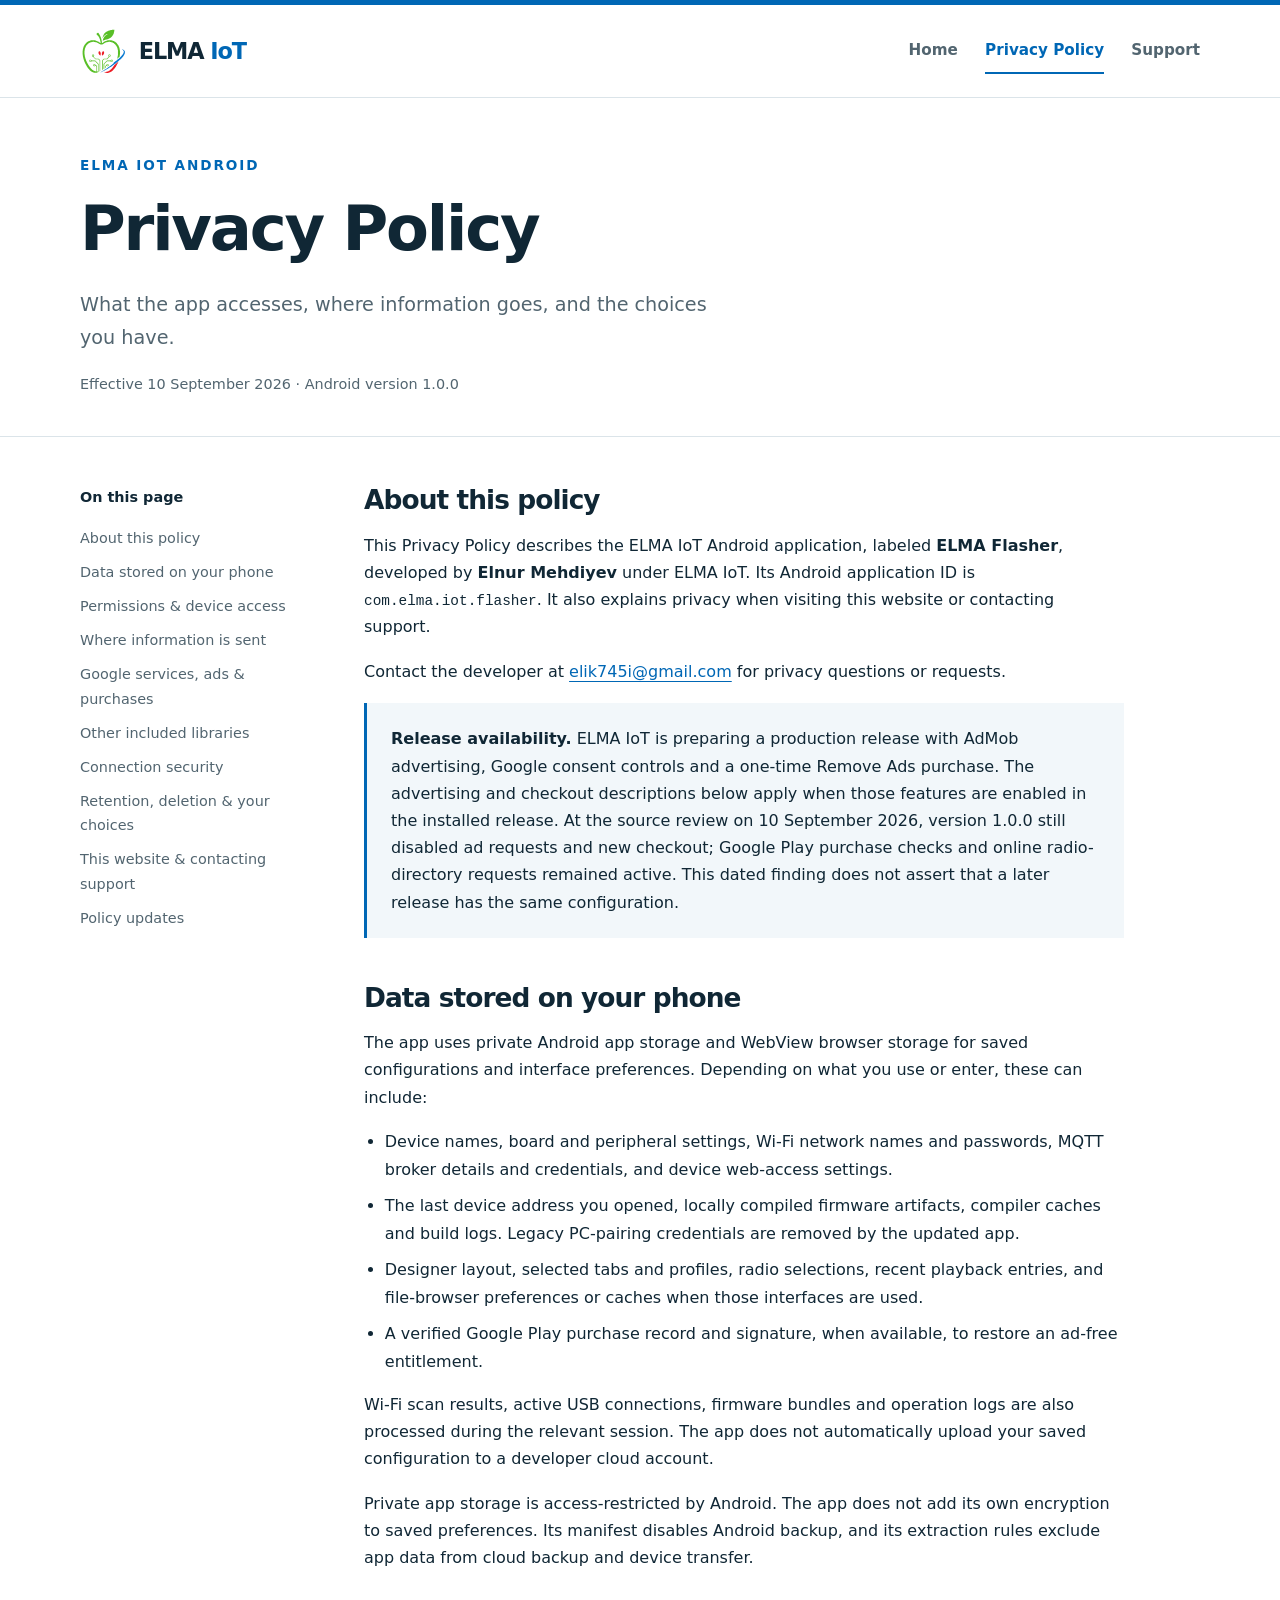
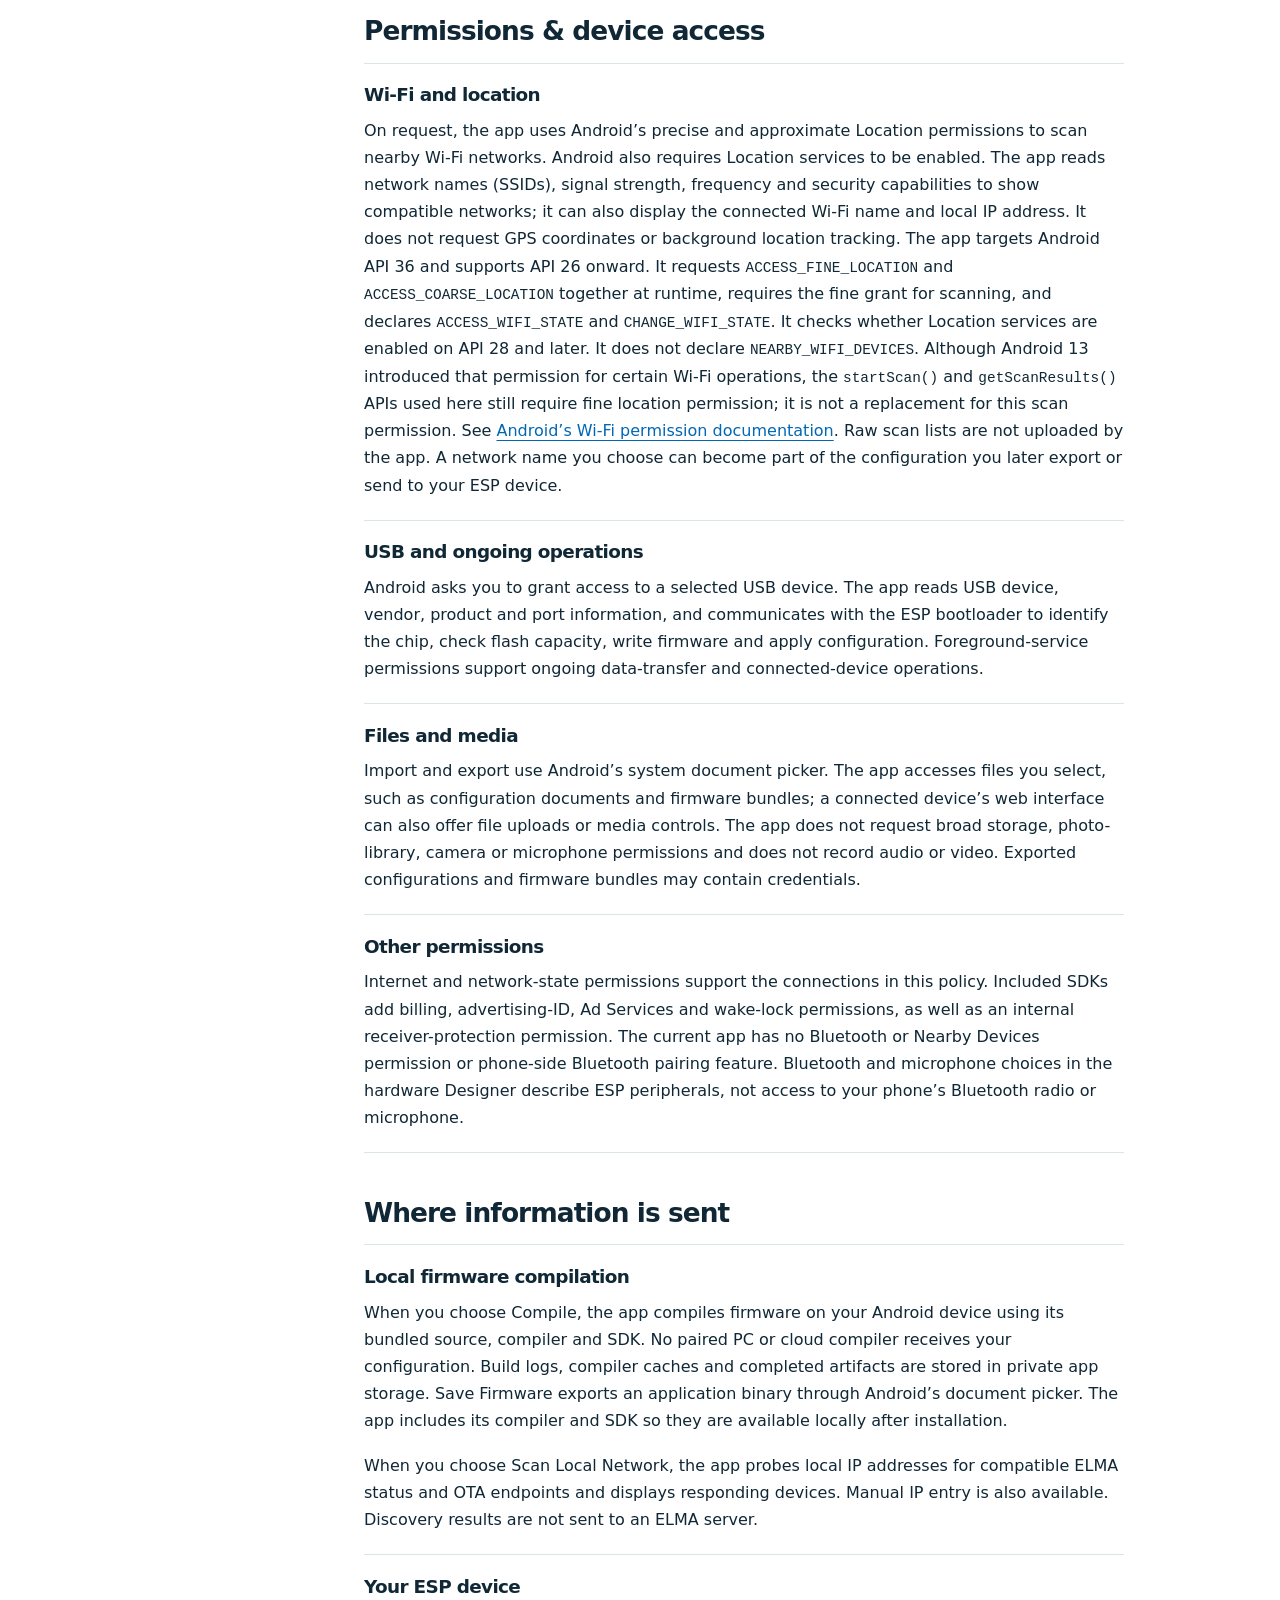
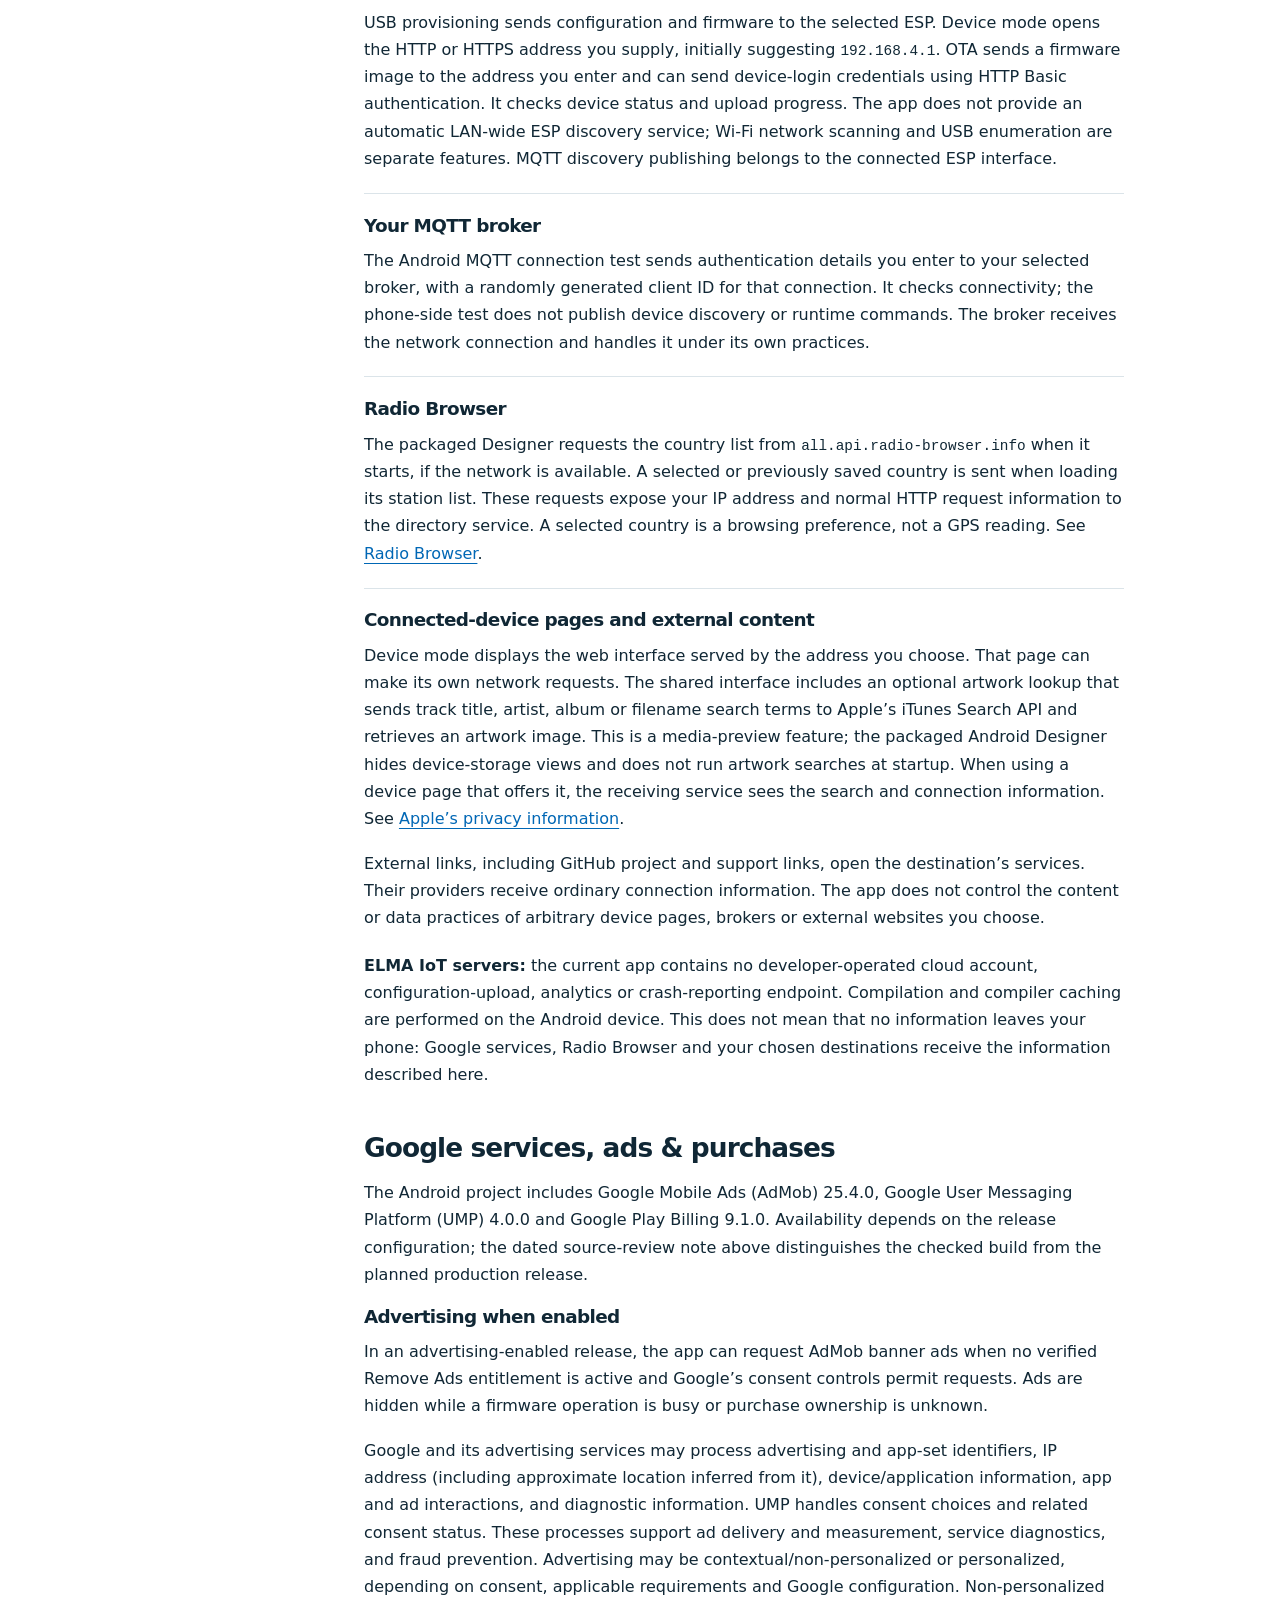
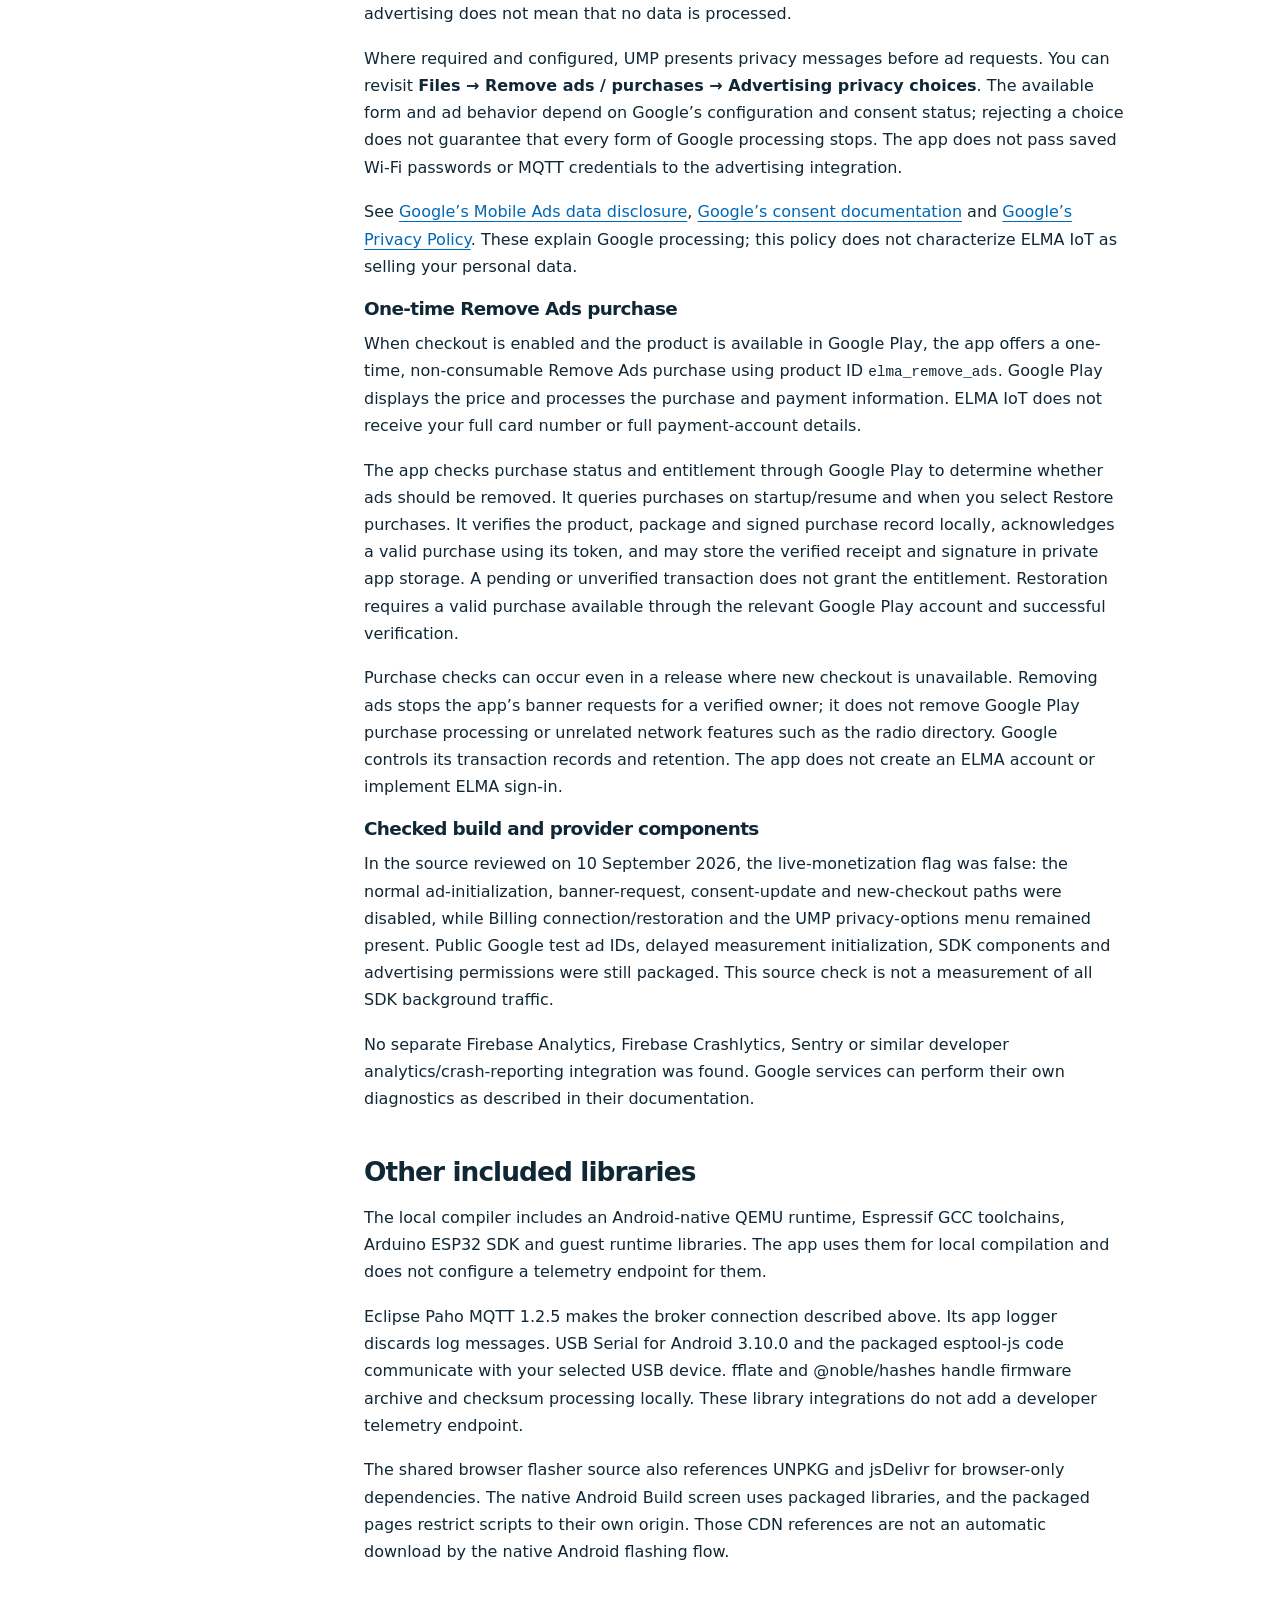
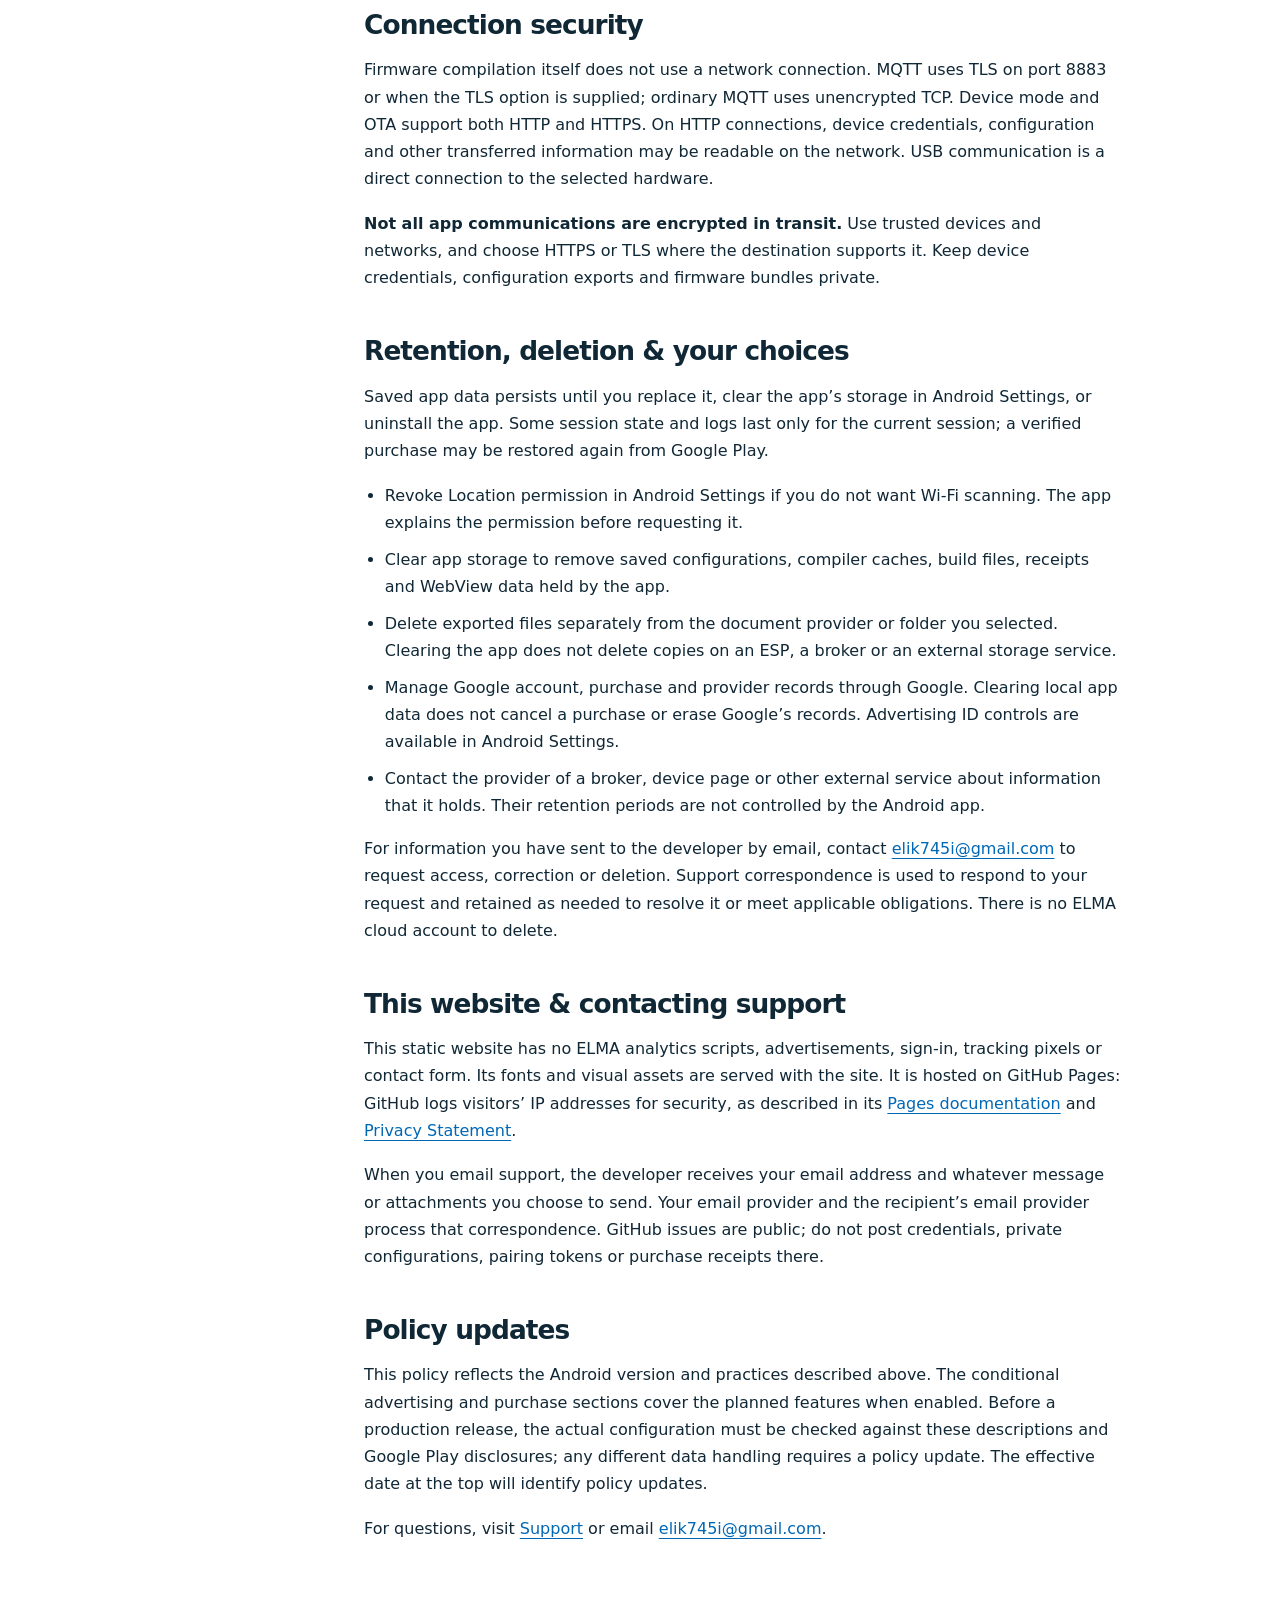
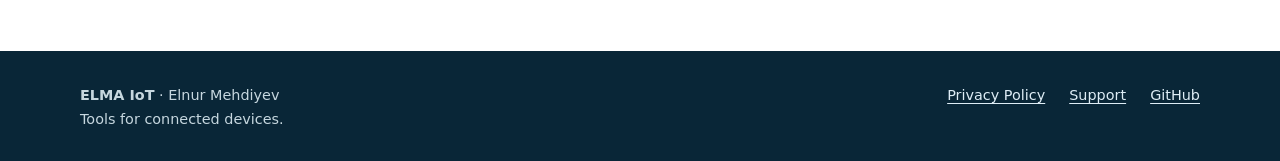
==== commit 2ea7756d: "Update privacy disclosures for Android-local firmware compilation" ====
--- a/privacy-policy/index.html
+++ b/privacy-policy/index.html
@@ -4,15 +4,15 @@
 <meta http-equiv="Content-Security-Policy" content="default-src 'none'; style-src 'self'; img-src 'self'; base-uri 'none'; form-action 'none'">
 <title>Privacy Policy · ELMA IoT</title><link rel="canonical" href="https://elma-iot.github.io/privacy-policy/"><link rel="icon" href="/assets/elma-mark.svg" type="image/svg+xml"><link rel="stylesheet" href="/assets/site.css"></head>
 <body><a class="skip" href="#main">Skip to content</a><header><div class="shell header-inner"><a class="brand" href="/" aria-label="ELMA IoT home"><img src="/assets/elma-mark.svg" width="46" height="46" alt=""><span>ELMA <span>IoT</span></span></a><nav aria-label="Main navigation"><a href="/">Home</a><a href="/privacy-policy/" aria-current="page">Privacy Policy</a><a href="/support/">Support</a></nav></div></header>
-<main id="main"><div class="page-head"><div class="shell"><p class="eyebrow">ELMA IoT Android</p><h1>Privacy Policy</h1><p class="lead">What the app accesses, where information goes, and the choices you have.</p><p class="meta">Effective 9 September 2026 · Android version 1.0.0</p></div></div><div class="shell document"><aside class="toc" aria-label="On this page"><strong>On this page</strong><a href="#scope">About this policy</a><a href="#local-data">Data stored on your phone</a><a href="#permissions">Permissions &amp;amp; device access</a><a href="#connections">Where information is sent</a><a href="#google">Google services, ads &amp;amp; purchases</a><a href="#libraries">Other included libraries</a><a href="#security">Connection security</a><a href="#deletion">Retention, deletion &amp;amp; your choices</a><a href="#website">This website &amp;amp; contacting support</a><a href="#changes">Policy updates</a></aside><article><section id="scope"><h2>About this policy</h2><p>This Privacy Policy describes the ELMA IoT Android application, labeled <strong>ELMA Flasher</strong>, developed by <strong>Elnur Mehdiyev</strong> under ELMA IoT. Its Android application ID is <code>com.elma.iot.flasher</code>. It also explains privacy when visiting this website or contacting support.</p><p>Contact the developer at <a href="mailto:elik745i@gmail.com">elik745i@gmail.com</a> for privacy questions or requests.</p><div class="callout"><p><strong>Release availability.</strong> ELMA IoT is preparing a production release with AdMob advertising, Google consent controls and a one-time Remove Ads purchase. The advertising and checkout descriptions below apply when those features are enabled in the installed release. At the source review on 9 September 2026, version 1.0.0 still disabled ad requests and new checkout; Google Play purchase checks and online radio-directory requests remained active. This dated finding does not assert that a later release has the same configuration.</p></div></section><section id="local-data"><h2>Data stored on your phone</h2><p>The app uses private Android app storage and WebView browser storage for saved configurations and interface preferences. Depending on what you use or enter, these can include:</p><ul><li>Device names, board and peripheral settings, Wi-Fi network names and passwords, MQTT broker details and credentials, and device web-access settings.</li><li>The last device address you opened and paired-PC information: its URL, certificate fingerprint and access token.</li><li>Designer layout, selected tabs and profiles, radio selections, recent playback entries, and file-browser preferences or caches when those interfaces are used.</li><li>A verified Google Play purchase record and signature, when available, to restore an ad-free entitlement.</li></ul><p>Wi-Fi scan results, active USB connections, firmware bundles and operation logs are also processed during the relevant session. The app does not automatically upload your saved configuration to a developer cloud account.</p><p>Private app storage is access-restricted by Android. The app does not add its own encryption to saved preferences. Its manifest disables Android backup, and its extraction rules exclude app data from cloud backup and device transfer.</p></section><section id="permissions"><h2>Permissions &amp;amp; device access</h2><div class="flow"><h3>Wi-Fi and location</h3><p>On request, the app uses Android’s precise and approximate Location permissions to scan nearby Wi-Fi networks. Android also requires Location services to be enabled. The app reads network names (SSIDs), signal strength, frequency and security capabilities to show compatible networks; it can also display the connected Wi-Fi name and local IP address. It does not request GPS coordinates or background location tracking. The app targets Android API 36 and supports API 26 onward. It requests <code>ACCESS_FINE_LOCATION</code> and <code>ACCESS_COARSE_LOCATION</code> together at runtime, requires the fine grant for scanning, and declares <code>ACCESS_WIFI_STATE</code> and <code>CHANGE_WIFI_STATE</code>. It checks whether Location services are enabled on API 28 and later. It does not declare <code>NEARBY_WIFI_DEVICES</code>. Although Android 13 introduced that permission for certain Wi-Fi operations, the <code>startScan()</code> and <code>getScanResults()</code> APIs used here still require fine location permission; it is not a replacement for this scan permission. See <a href="https://developer.android.com/develop/connectivity/wifi/wifi-permissions">Android’s Wi-Fi permission documentation</a>. Raw scan lists are not uploaded by the app. A network name you choose can become part of the configuration you later export or send to your PC or ESP device.</p></div><div class="flow"><h3>USB and ongoing operations</h3><p>Android asks you to grant access to a selected USB device. The app reads USB device, vendor, product and port information, and communicates with the ESP bootloader to identify the chip, check flash capacity, write firmware and apply configuration. Foreground-service permissions support ongoing data-transfer and connected-device operations.</p></div><div class="flow"><h3>Files and media</h3><p>Import and export use Android’s system document picker. The app accesses files you select, such as configuration documents and firmware bundles; a connected device’s web interface can also offer file uploads or media controls. The app does not request broad storage, photo-library, camera or microphone permissions and does not record audio or video. Exported configurations and firmware bundles may contain credentials.</p></div><div class="flow"><h3>Other permissions</h3><p>Internet and network-state permissions support the connections in this policy. Included SDKs add billing, advertising-ID, Ad Services and wake-lock permissions, as well as an internal receiver-protection permission. The current app has no Bluetooth or Nearby Devices permission or phone-side Bluetooth pairing feature. Bluetooth and microphone choices in the hardware Designer describe ESP peripherals, not access to your phone’s Bluetooth radio or microphone.</p></div></section><section id="connections"><h2>Where information is sent</h2><div class="flow"><h3>Your paired PC</h3><p>When you choose Compile, the app sends your saved configuration, including any credentials it contains, to the PC endpoint you paired. It sends a pairing token for authentication and receives progress, logs and a firmware bundle. This connection uses HTTPS with the paired certificate fingerprint checked. The PC may retain configuration and build files; manage those copies separately on that PC.</p></div><div class="flow"><h3>Your ESP device</h3><p>USB provisioning sends configuration and firmware to the selected ESP. Device mode opens the HTTP or HTTPS address you supply, initially suggesting <code>192.168.4.1</code>. OTA sends a firmware image to the address you enter and can send device-login credentials using HTTP Basic authentication. It checks device status and upload progress. The app does not provide an automatic LAN-wide ESP discovery service; Wi-Fi network scanning and USB enumeration are separate features. MQTT discovery publishing belongs to the connected ESP interface.</p></div><div class="flow"><h3>Your MQTT broker</h3><p>The Android MQTT connection test sends authentication details you enter to your selected broker, with a randomly generated client ID for that connection. It checks connectivity; the phone-side test does not publish device discovery or runtime commands. The broker receives the network connection and handles it under its own practices.</p></div><div class="flow"><h3>Radio Browser</h3><p>The packaged Designer requests the country list from <code>all.api.radio-browser.info</code> when it starts, if the network is available. A selected or previously saved country is sent when loading its station list. These requests expose your IP address and normal HTTP request information to the directory service. A selected country is a browsing preference, not a GPS reading. See <a href="https://www.radio-browser.info/">Radio Browser</a>.</p></div><div class="flow"><h3>Connected-device pages and external content</h3><p>Device mode displays the web interface served by the address you choose. That page can make its own network requests. The shared interface includes an optional artwork lookup that sends track title, artist, album or filename search terms to Apple’s iTunes Search API and retrieves an artwork image. This is a media-preview feature; the packaged Android Designer hides device-storage views and does not run artwork searches at startup. When using a device page that offers it, the receiving service sees the search and connection information. See <a href="https://www.apple.com/legal/privacy/">Apple’s privacy information</a>.</p><p>External links, including GitHub project and support links, open the destination’s services. Their providers receive ordinary connection information. The app does not control the content or data practices of arbitrary device pages, brokers or external websites you choose.</p></div><p><strong>ELMA IoT servers:</strong> the current app contains no developer-operated cloud account, configuration-upload, analytics or crash-reporting endpoint. The paired compiler is the PC you select, not a centrally configured ELMA IoT server. This does not mean that no information leaves your phone: Google services, Radio Browser and your chosen destinations receive the information described here.</p></section><section id="google"><h2>Google services, ads &amp; purchases</h2>
+<main id="main"><div class="page-head"><div class="shell"><p class="eyebrow">ELMA IoT Android</p><h1>Privacy Policy</h1><p class="lead">What the app accesses, where information goes, and the choices you have.</p><p class="meta">Effective 10 September 2026 · Android version 1.0.0</p></div></div><div class="shell document"><aside class="toc" aria-label="On this page"><strong>On this page</strong><a href="#scope">About this policy</a><a href="#local-data">Data stored on your phone</a><a href="#permissions">Permissions &amp; device access</a><a href="#connections">Where information is sent</a><a href="#google">Google services, ads &amp; purchases</a><a href="#libraries">Other included libraries</a><a href="#security">Connection security</a><a href="#deletion">Retention, deletion &amp; your choices</a><a href="#website">This website &amp; contacting support</a><a href="#changes">Policy updates</a></aside><article><section id="scope"><h2>About this policy</h2><p>This Privacy Policy describes the ELMA IoT Android application, labeled <strong>ELMA Flasher</strong>, developed by <strong>Elnur Mehdiyev</strong> under ELMA IoT. Its Android application ID is <code>com.elma.iot.flasher</code>. It also explains privacy when visiting this website or contacting support.</p><p>Contact the developer at <a href="mailto:elik745i@gmail.com">elik745i@gmail.com</a> for privacy questions or requests.</p><div class="callout"><p><strong>Release availability.</strong> ELMA IoT is preparing a production release with AdMob advertising, Google consent controls and a one-time Remove Ads purchase. The advertising and checkout descriptions below apply when those features are enabled in the installed release. At the source review on 10 September 2026, version 1.0.0 still disabled ad requests and new checkout; Google Play purchase checks and online radio-directory requests remained active. This dated finding does not assert that a later release has the same configuration.</p></div></section><section id="local-data"><h2>Data stored on your phone</h2><p>The app uses private Android app storage and WebView browser storage for saved configurations and interface preferences. Depending on what you use or enter, these can include:</p><ul><li>Device names, board and peripheral settings, Wi-Fi network names and passwords, MQTT broker details and credentials, and device web-access settings.</li><li>The last device address you opened, locally compiled firmware artifacts, compiler caches and build logs. Legacy PC-pairing credentials are removed by the updated app.</li><li>Designer layout, selected tabs and profiles, radio selections, recent playback entries, and file-browser preferences or caches when those interfaces are used.</li><li>A verified Google Play purchase record and signature, when available, to restore an ad-free entitlement.</li></ul><p>Wi-Fi scan results, active USB connections, firmware bundles and operation logs are also processed during the relevant session. The app does not automatically upload your saved configuration to a developer cloud account.</p><p>Private app storage is access-restricted by Android. The app does not add its own encryption to saved preferences. Its manifest disables Android backup, and its extraction rules exclude app data from cloud backup and device transfer.</p></section><section id="permissions"><h2>Permissions &amp; device access</h2><div class="flow"><h3>Wi-Fi and location</h3><p>On request, the app uses Android’s precise and approximate Location permissions to scan nearby Wi-Fi networks. Android also requires Location services to be enabled. The app reads network names (SSIDs), signal strength, frequency and security capabilities to show compatible networks; it can also display the connected Wi-Fi name and local IP address. It does not request GPS coordinates or background location tracking. The app targets Android API 36 and supports API 26 onward. It requests <code>ACCESS_FINE_LOCATION</code> and <code>ACCESS_COARSE_LOCATION</code> together at runtime, requires the fine grant for scanning, and declares <code>ACCESS_WIFI_STATE</code> and <code>CHANGE_WIFI_STATE</code>. It checks whether Location services are enabled on API 28 and later. It does not declare <code>NEARBY_WIFI_DEVICES</code>. Although Android 13 introduced that permission for certain Wi-Fi operations, the <code>startScan()</code> and <code>getScanResults()</code> APIs used here still require fine location permission; it is not a replacement for this scan permission. See <a href="https://developer.android.com/develop/connectivity/wifi/wifi-permissions">Android’s Wi-Fi permission documentation</a>. Raw scan lists are not uploaded by the app. A network name you choose can become part of the configuration you later export or send to your ESP device.</p></div><div class="flow"><h3>USB and ongoing operations</h3><p>Android asks you to grant access to a selected USB device. The app reads USB device, vendor, product and port information, and communicates with the ESP bootloader to identify the chip, check flash capacity, write firmware and apply configuration. Foreground-service permissions support ongoing data-transfer and connected-device operations.</p></div><div class="flow"><h3>Files and media</h3><p>Import and export use Android’s system document picker. The app accesses files you select, such as configuration documents and firmware bundles; a connected device’s web interface can also offer file uploads or media controls. The app does not request broad storage, photo-library, camera or microphone permissions and does not record audio or video. Exported configurations and firmware bundles may contain credentials.</p></div><div class="flow"><h3>Other permissions</h3><p>Internet and network-state permissions support the connections in this policy. Included SDKs add billing, advertising-ID, Ad Services and wake-lock permissions, as well as an internal receiver-protection permission. The current app has no Bluetooth or Nearby Devices permission or phone-side Bluetooth pairing feature. Bluetooth and microphone choices in the hardware Designer describe ESP peripherals, not access to your phone’s Bluetooth radio or microphone.</p></div></section><section id="connections"><h2>Where information is sent</h2><div class="flow"><h3>Local firmware compilation</h3><p>When you choose Compile, the app compiles firmware on your Android device using its bundled source, compiler and SDK. No paired PC or cloud compiler receives your configuration. Build logs, compiler caches and completed artifacts are stored in private app storage. Save Firmware exports an application binary through Android’s document picker. The app includes its compiler and SDK so they are available locally after installation.</p><p>When you choose Scan Local Network, the app probes local IP addresses for compatible ELMA status and OTA endpoints and displays responding devices. Manual IP entry is also available. Discovery results are not sent to an ELMA server.</p></div><div class="flow"><h3>Your ESP device</h3><p>USB provisioning sends configuration and firmware to the selected ESP. Device mode opens the HTTP or HTTPS address you supply, initially suggesting <code>192.168.4.1</code>. OTA sends a firmware image to the address you enter and can send device-login credentials using HTTP Basic authentication. It checks device status and upload progress. The app does not provide an automatic LAN-wide ESP discovery service; Wi-Fi network scanning and USB enumeration are separate features. MQTT discovery publishing belongs to the connected ESP interface.</p></div><div class="flow"><h3>Your MQTT broker</h3><p>The Android MQTT connection test sends authentication details you enter to your selected broker, with a randomly generated client ID for that connection. It checks connectivity; the phone-side test does not publish device discovery or runtime commands. The broker receives the network connection and handles it under its own practices.</p></div><div class="flow"><h3>Radio Browser</h3><p>The packaged Designer requests the country list from <code>all.api.radio-browser.info</code> when it starts, if the network is available. A selected or previously saved country is sent when loading its station list. These requests expose your IP address and normal HTTP request information to the directory service. A selected country is a browsing preference, not a GPS reading. See <a href="https://www.radio-browser.info/">Radio Browser</a>.</p></div><div class="flow"><h3>Connected-device pages and external content</h3><p>Device mode displays the web interface served by the address you choose. That page can make its own network requests. The shared interface includes an optional artwork lookup that sends track title, artist, album or filename search terms to Apple’s iTunes Search API and retrieves an artwork image. This is a media-preview feature; the packaged Android Designer hides device-storage views and does not run artwork searches at startup. When using a device page that offers it, the receiving service sees the search and connection information. See <a href="https://www.apple.com/legal/privacy/">Apple’s privacy information</a>.</p><p>External links, including GitHub project and support links, open the destination’s services. Their providers receive ordinary connection information. The app does not control the content or data practices of arbitrary device pages, brokers or external websites you choose.</p></div><p><strong>ELMA IoT servers:</strong> the current app contains no developer-operated cloud account, configuration-upload, analytics or crash-reporting endpoint. Compilation and compiler caching are performed on the Android device. This does not mean that no information leaves your phone: Google services, Radio Browser and your chosen destinations receive the information described here.</p></section><section id="google"><h2>Google services, ads &amp; purchases</h2>
 <p>The Android project includes Google Mobile Ads (AdMob) 25.4.0, Google User Messaging Platform (UMP) 4.0.0 and Google Play Billing 9.1.0. Availability depends on the release configuration; the dated source-review note above distinguishes the checked build from the planned production release.</p>
 <h3>Advertising when enabled</h3><p>In an advertising-enabled release, the app can request AdMob banner ads when no verified Remove Ads entitlement is active and Google’s consent controls permit requests. Ads are hidden while a firmware operation is busy or purchase ownership is unknown.</p>
 <p>Google and its advertising services may process advertising and app-set identifiers, IP address (including approximate location inferred from it), device/application information, app and ad interactions, and diagnostic information. UMP handles consent choices and related consent status. These processes support ad delivery and measurement, service diagnostics, and fraud prevention. Advertising may be contextual/non-personalized or personalized, depending on consent, applicable requirements and Google configuration. Non-personalized advertising does not mean that no data is processed.</p>
-<p>Where required and configured, UMP presents privacy messages before ad requests. You can revisit <strong>Files → Remove ads / purchases → Advertising privacy choices</strong>. The available form and ad behavior depend on Google’s configuration and consent status; rejecting a choice does not guarantee that every form of Google processing stops. The app does not pass saved Wi-Fi passwords, MQTT credentials or paired-PC tokens to the advertising integration.</p>
+<p>Where required and configured, UMP presents privacy messages before ad requests. You can revisit <strong>Files → Remove ads / purchases → Advertising privacy choices</strong>. The available form and ad behavior depend on Google’s configuration and consent status; rejecting a choice does not guarantee that every form of Google processing stops. The app does not pass saved Wi-Fi passwords or MQTT credentials to the advertising integration.</p>
 <p>See <a href="https://developers.google.com/admob/android/privacy/play-data-disclosure">Google’s Mobile Ads data disclosure</a>, <a href="https://developers.google.com/admob/android/privacy">Google’s consent documentation</a> and <a href="https://policies.google.com/privacy">Google’s Privacy Policy</a>. These explain Google processing; this policy does not characterize ELMA IoT as selling your personal data.</p>
 <h3>One-time Remove Ads purchase</h3><p>When checkout is enabled and the product is available in Google Play, the app offers a one-time, non-consumable Remove Ads purchase using product ID <code>elma_remove_ads</code>. Google Play displays the price and processes the purchase and payment information. ELMA IoT does not receive your full card number or full payment-account details.</p>
 <p>The app checks purchase status and entitlement through Google Play to determine whether ads should be removed. It queries purchases on startup/resume and when you select Restore purchases. It verifies the product, package and signed purchase record locally, acknowledges a valid purchase using its token, and may store the verified receipt and signature in private app storage. A pending or unverified transaction does not grant the entitlement. Restoration requires a valid purchase available through the relevant Google Play account and successful verification.</p>
 <p>Purchase checks can occur even in a release where new checkout is unavailable. Removing ads stops the app’s banner requests for a verified owner; it does not remove Google Play purchase processing or unrelated network features such as the radio directory. Google controls its transaction records and retention. The app does not create an ELMA account or implement ELMA sign-in.</p>
-<h3>Checked build and provider components</h3><p>In the source reviewed on 9 September 2026, the live-monetization flag was false: the normal ad-initialization, banner-request, consent-update and new-checkout paths were disabled, while Billing connection/restoration and the UMP privacy-options menu remained present. Public Google test ad IDs, delayed measurement initialization, SDK components and advertising permissions were still packaged. This source check is not a measurement of all SDK background traffic.</p>
-<p>No separate Firebase Analytics, Firebase Crashlytics, Sentry or similar developer analytics/crash-reporting integration was found. Google services can perform their own diagnostics as described in their documentation.</p></section><section id="libraries"><h2>Other included libraries</h2><p>Eclipse Paho MQTT 1.2.5 makes the broker connection described above. Its app logger discards log messages. USB Serial for Android 3.10.0 and the packaged esptool-js code communicate with your selected USB device. fflate and @noble/hashes handle firmware archive and checksum processing locally. These library integrations do not add a developer telemetry endpoint.</p><p>The shared browser flasher source also references UNPKG and jsDelivr for browser-only dependencies. The native Android Build screen uses packaged libraries, and the packaged pages restrict scripts to their own origin. Those CDN references are not an automatic download by the native Android flashing flow.</p></section><section id="security"><h2>Connection security</h2><p>Paired-PC compilation uses certificate-pinned HTTPS. MQTT uses TLS on port 8883 or when the TLS option is supplied; ordinary MQTT uses unencrypted TCP. Device mode and OTA support both HTTP and HTTPS. On HTTP connections, device credentials, configuration and other transferred information may be readable on the network. USB communication is a direct connection to the selected hardware.</p><p><strong>Not all app communications are encrypted in transit.</strong> Use trusted devices and networks, and choose HTTPS or TLS where the destination supports it. Keep pairing tokens, configuration exports and firmware bundles private.</p></section><section id="deletion"><h2>Retention, deletion &amp;amp; your choices</h2><p>Saved app data persists until you replace it, clear the app’s storage in Android Settings, or uninstall the app. Some session state and logs last only for the current session; a verified purchase may be restored again from Google Play.</p><ul><li>Revoke Location permission in Android Settings if you do not want Wi-Fi scanning. The app explains the permission before requesting it.</li><li>Clear app storage to remove saved configurations, paired-PC details, receipts and WebView data held by the app.</li><li>Delete exported files separately from the document provider or folder you selected. Clearing the app does not delete copies on an ESP, a paired PC, a broker or an external storage service.</li><li>Manage Google account, purchase and provider records through Google. Clearing local app data does not cancel a purchase or erase Google’s records. Advertising ID controls are available in Android Settings.</li><li>Contact the provider of a broker, device page or other external service about information that it holds. Their retention periods are not controlled by the Android app.</li></ul><p>For information you have sent to the developer by email, contact <a href="mailto:elik745i@gmail.com?subject=ELMA%20IoT%20privacy%20request">elik745i@gmail.com</a> to request access, correction or deletion. Support correspondence is used to respond to your request and retained as needed to resolve it or meet applicable obligations. There is no ELMA cloud account to delete.</p></section><section id="website"><h2>This website &amp;amp; contacting support</h2><p>This static website has no ELMA analytics scripts, advertisements, sign-in, tracking pixels or contact form. Its fonts and visual assets are served with the site. It is hosted on GitHub Pages: GitHub logs visitors’ IP addresses for security, as described in its <a href="https://docs.github.com/en/pages/getting-started-with-github-pages/what-is-github-pages#data-collection">Pages documentation</a> and <a href="https://docs.github.com/en/site-policy/privacy-policies/github-general-privacy-statement">Privacy Statement</a>.</p><p>When you email support, the developer receives your email address and whatever message or attachments you choose to send. Your email provider and the recipient’s email provider process that correspondence. GitHub issues are public; do not post credentials, private configurations, pairing tokens or purchase receipts there.</p></section><section id="changes"><h2>Policy updates</h2><p>This policy reflects the Android version and practices described above. The conditional advertising and purchase sections cover the planned features when enabled. Before a production release, the actual configuration must be checked against these descriptions and Google Play disclosures; any different data handling requires a policy update. The effective date at the top will identify policy updates.</p><p>For questions, visit <a href="/support/">Support</a> or email <a href="mailto:elik745i@gmail.com">elik745i@gmail.com</a>.</p></section></article></div></main>
+<h3>Checked build and provider components</h3><p>In the source reviewed on 10 September 2026, the live-monetization flag was false: the normal ad-initialization, banner-request, consent-update and new-checkout paths were disabled, while Billing connection/restoration and the UMP privacy-options menu remained present. Public Google test ad IDs, delayed measurement initialization, SDK components and advertising permissions were still packaged. This source check is not a measurement of all SDK background traffic.</p>
+<p>No separate Firebase Analytics, Firebase Crashlytics, Sentry or similar developer analytics/crash-reporting integration was found. Google services can perform their own diagnostics as described in their documentation.</p></section><section id="libraries"><h2>Other included libraries</h2><p>The local compiler includes an Android-native QEMU runtime, Espressif GCC toolchains, Arduino ESP32 SDK and guest runtime libraries. The app uses them for local compilation and does not configure a telemetry endpoint for them.</p><p>Eclipse Paho MQTT 1.2.5 makes the broker connection described above. Its app logger discards log messages. USB Serial for Android 3.10.0 and the packaged esptool-js code communicate with your selected USB device. fflate and @noble/hashes handle firmware archive and checksum processing locally. These library integrations do not add a developer telemetry endpoint.</p><p>The shared browser flasher source also references UNPKG and jsDelivr for browser-only dependencies. The native Android Build screen uses packaged libraries, and the packaged pages restrict scripts to their own origin. Those CDN references are not an automatic download by the native Android flashing flow.</p></section><section id="security"><h2>Connection security</h2><p>Firmware compilation itself does not use a network connection. MQTT uses TLS on port 8883 or when the TLS option is supplied; ordinary MQTT uses unencrypted TCP. Device mode and OTA support both HTTP and HTTPS. On HTTP connections, device credentials, configuration and other transferred information may be readable on the network. USB communication is a direct connection to the selected hardware.</p><p><strong>Not all app communications are encrypted in transit.</strong> Use trusted devices and networks, and choose HTTPS or TLS where the destination supports it. Keep device credentials, configuration exports and firmware bundles private.</p></section><section id="deletion"><h2>Retention, deletion &amp; your choices</h2><p>Saved app data persists until you replace it, clear the app’s storage in Android Settings, or uninstall the app. Some session state and logs last only for the current session; a verified purchase may be restored again from Google Play.</p><ul><li>Revoke Location permission in Android Settings if you do not want Wi-Fi scanning. The app explains the permission before requesting it.</li><li>Clear app storage to remove saved configurations, compiler caches, build files, receipts and WebView data held by the app.</li><li>Delete exported files separately from the document provider or folder you selected. Clearing the app does not delete copies on an ESP, a broker or an external storage service.</li><li>Manage Google account, purchase and provider records through Google. Clearing local app data does not cancel a purchase or erase Google’s records. Advertising ID controls are available in Android Settings.</li><li>Contact the provider of a broker, device page or other external service about information that it holds. Their retention periods are not controlled by the Android app.</li></ul><p>For information you have sent to the developer by email, contact <a href="mailto:elik745i@gmail.com?subject=ELMA%20IoT%20privacy%20request">elik745i@gmail.com</a> to request access, correction or deletion. Support correspondence is used to respond to your request and retained as needed to resolve it or meet applicable obligations. There is no ELMA cloud account to delete.</p></section><section id="website"><h2>This website &amp; contacting support</h2><p>This static website has no ELMA analytics scripts, advertisements, sign-in, tracking pixels or contact form. Its fonts and visual assets are served with the site. It is hosted on GitHub Pages: GitHub logs visitors’ IP addresses for security, as described in its <a href="https://docs.github.com/en/pages/getting-started-with-github-pages/what-is-github-pages#data-collection">Pages documentation</a> and <a href="https://docs.github.com/en/site-policy/privacy-policies/github-general-privacy-statement">Privacy Statement</a>.</p><p>When you email support, the developer receives your email address and whatever message or attachments you choose to send. Your email provider and the recipient’s email provider process that correspondence. GitHub issues are public; do not post credentials, private configurations, pairing tokens or purchase receipts there.</p></section><section id="changes"><h2>Policy updates</h2><p>This policy reflects the Android version and practices described above. The conditional advertising and purchase sections cover the planned features when enabled. Before a production release, the actual configuration must be checked against these descriptions and Google Play disclosures; any different data handling requires a policy update. The effective date at the top will identify policy updates.</p><p>For questions, visit <a href="/support/">Support</a> or email <a href="mailto:elik745i@gmail.com">elik745i@gmail.com</a>.</p></section></article></div></main>
 <footer><div class="shell footer-inner"><div><p><strong>ELMA IoT</strong> · Elnur Mehdiyev</p><p>Tools for connected devices.</p></div><div class="footer-links"><a href="/privacy-policy/">Privacy Policy</a><a href="/support/">Support</a><a href="https://github.com/elma-iot">GitHub</a></div></div></footer></body></html>
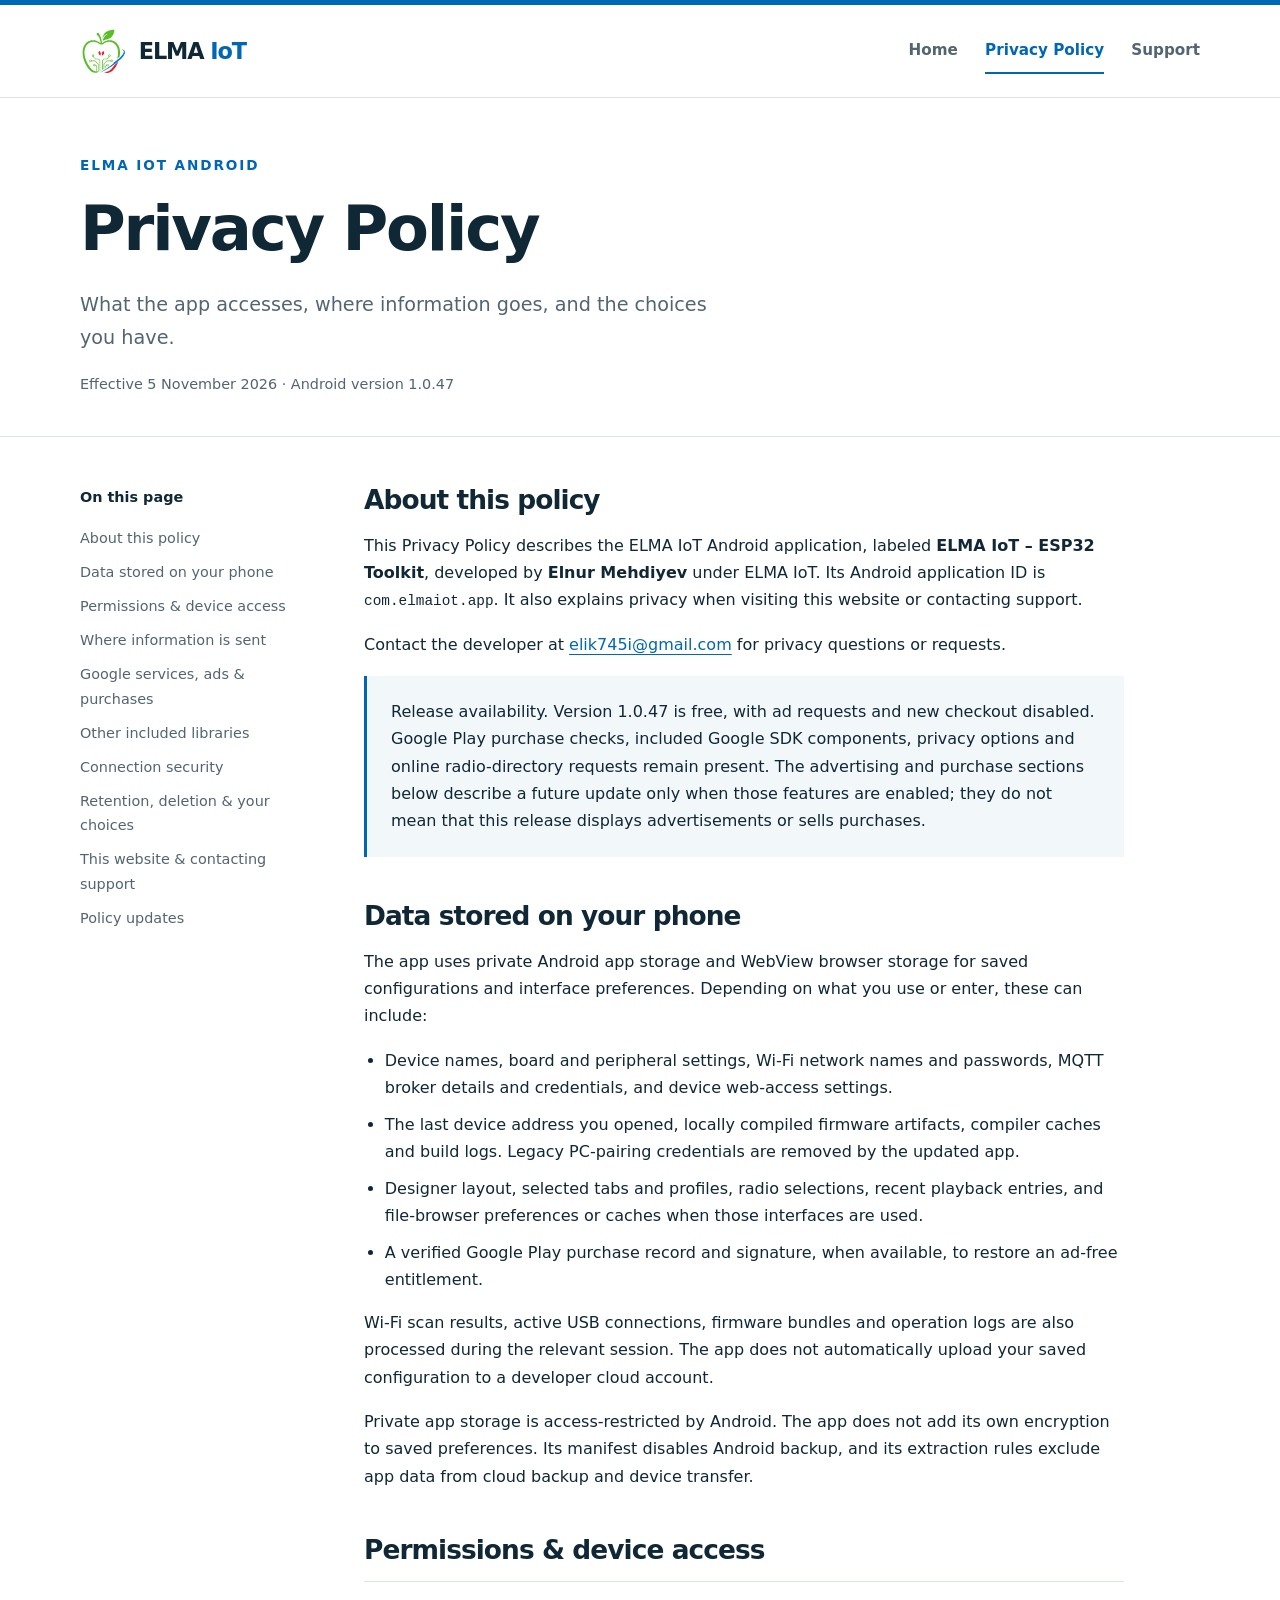
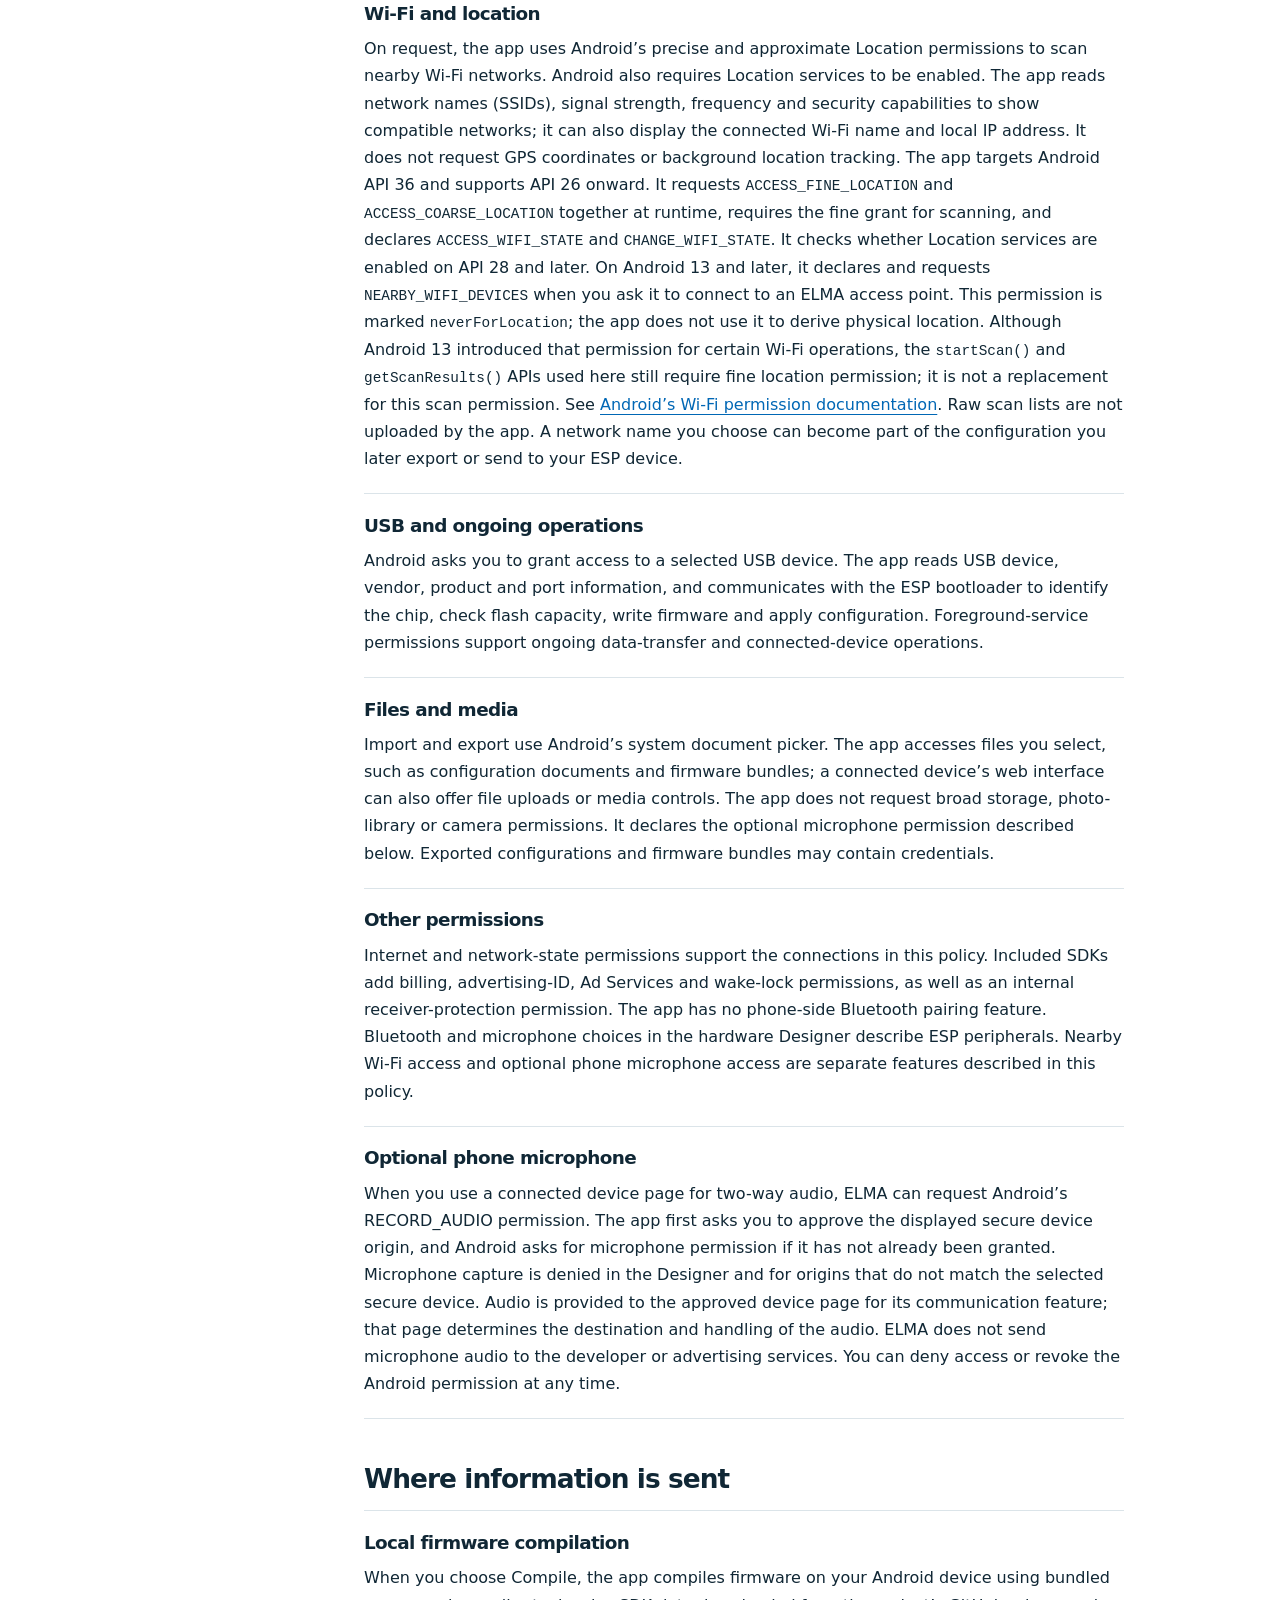
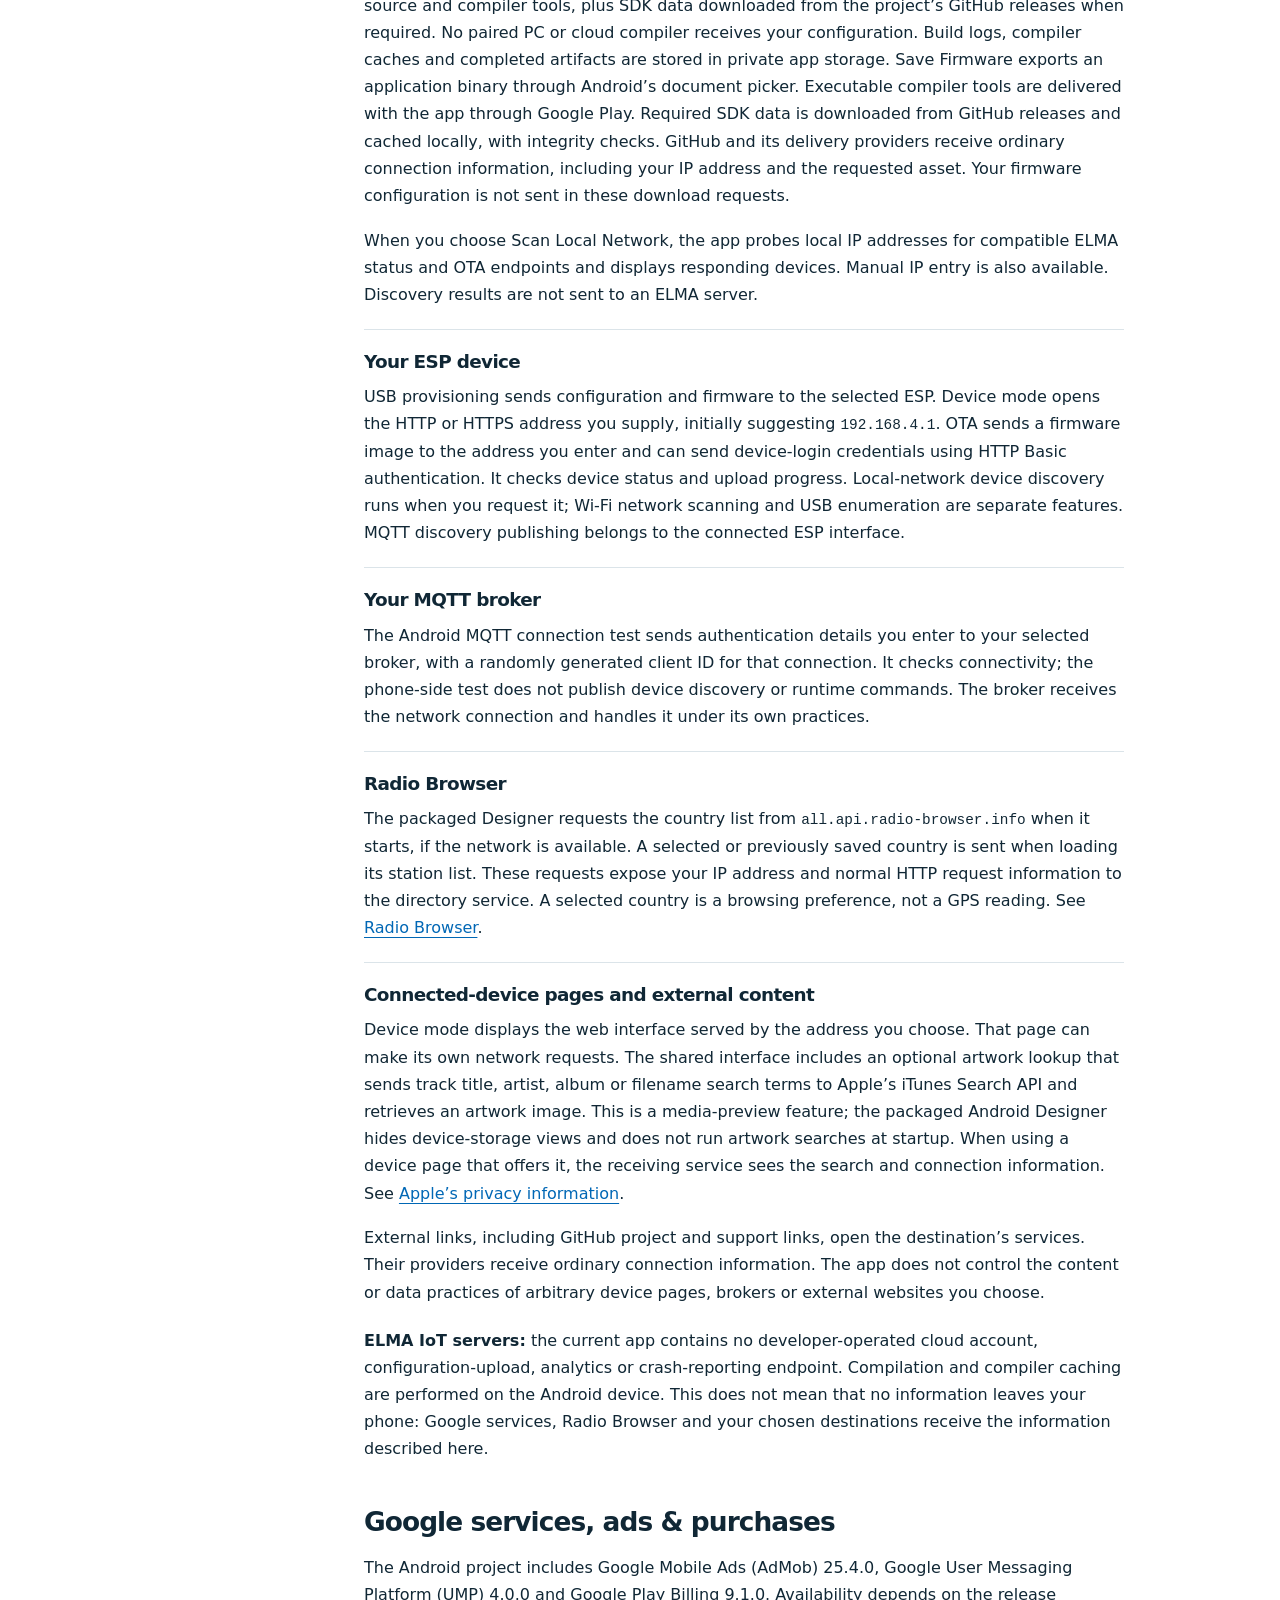
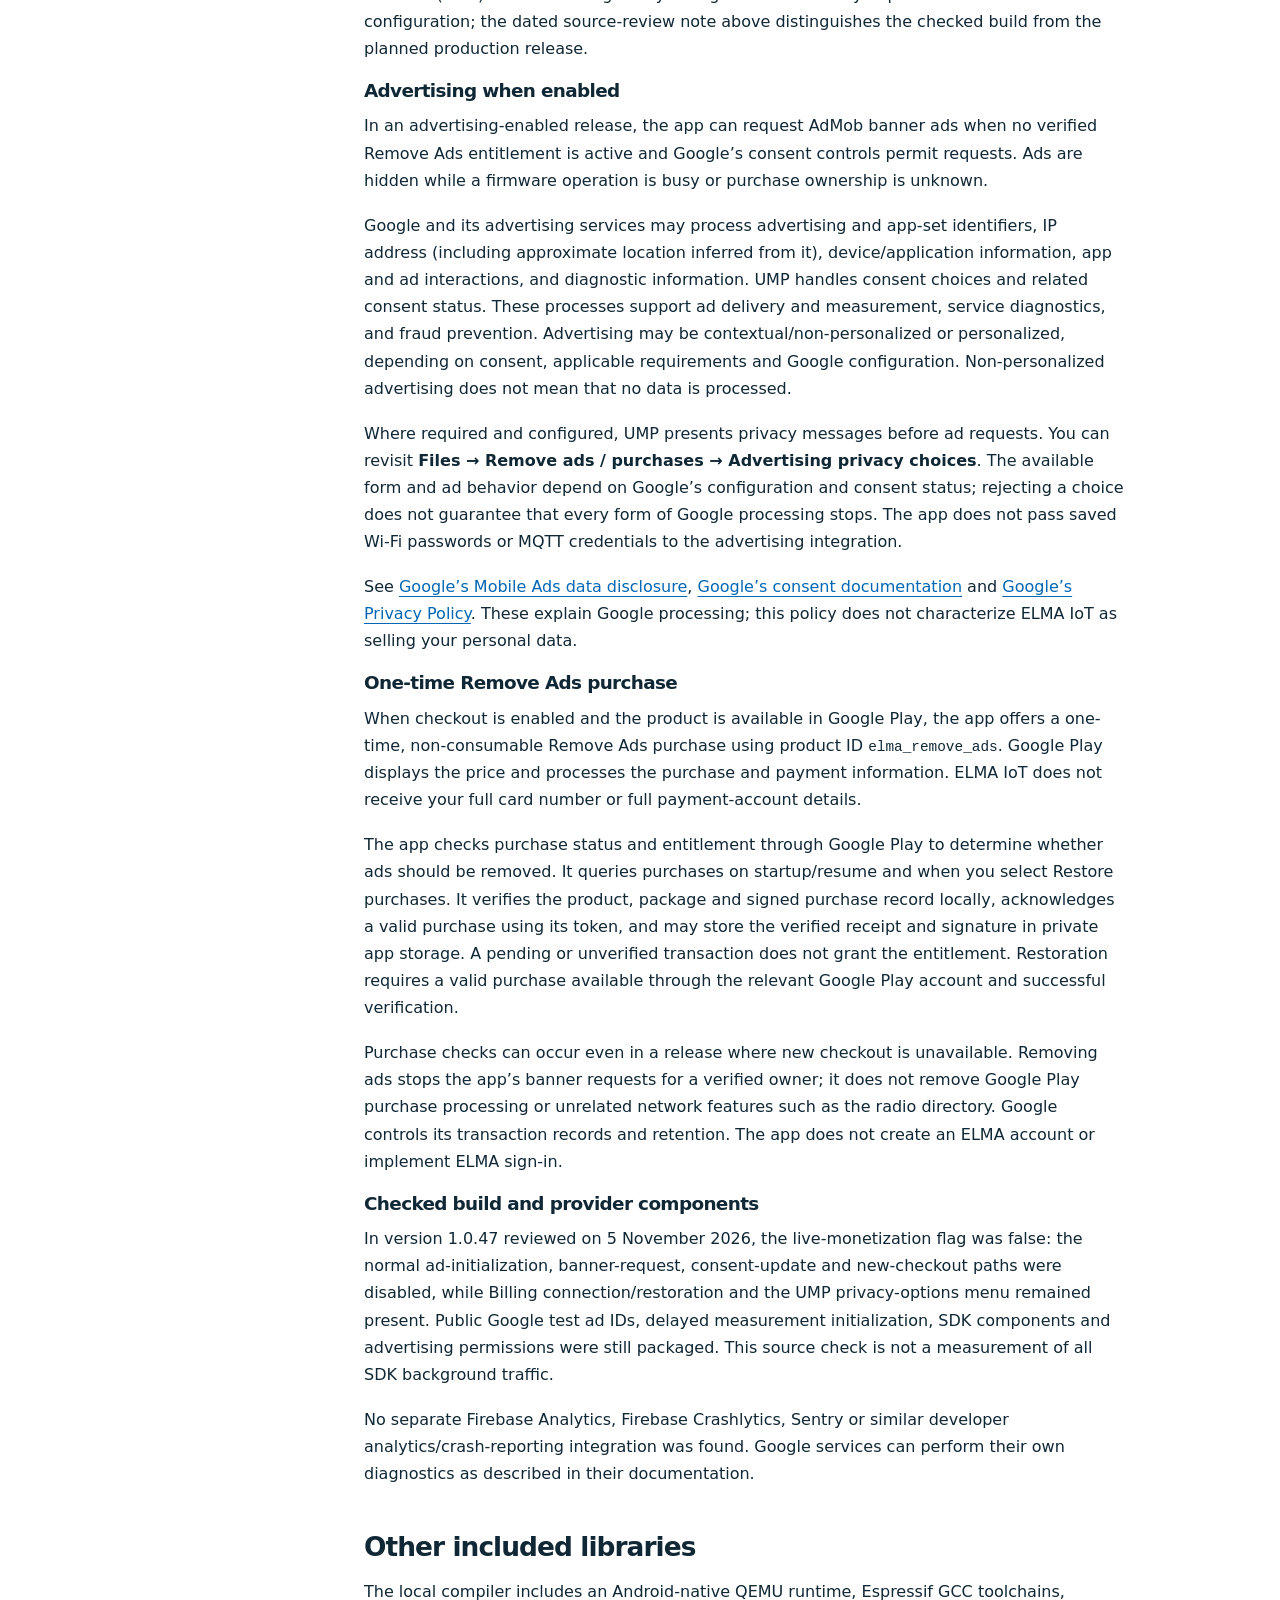
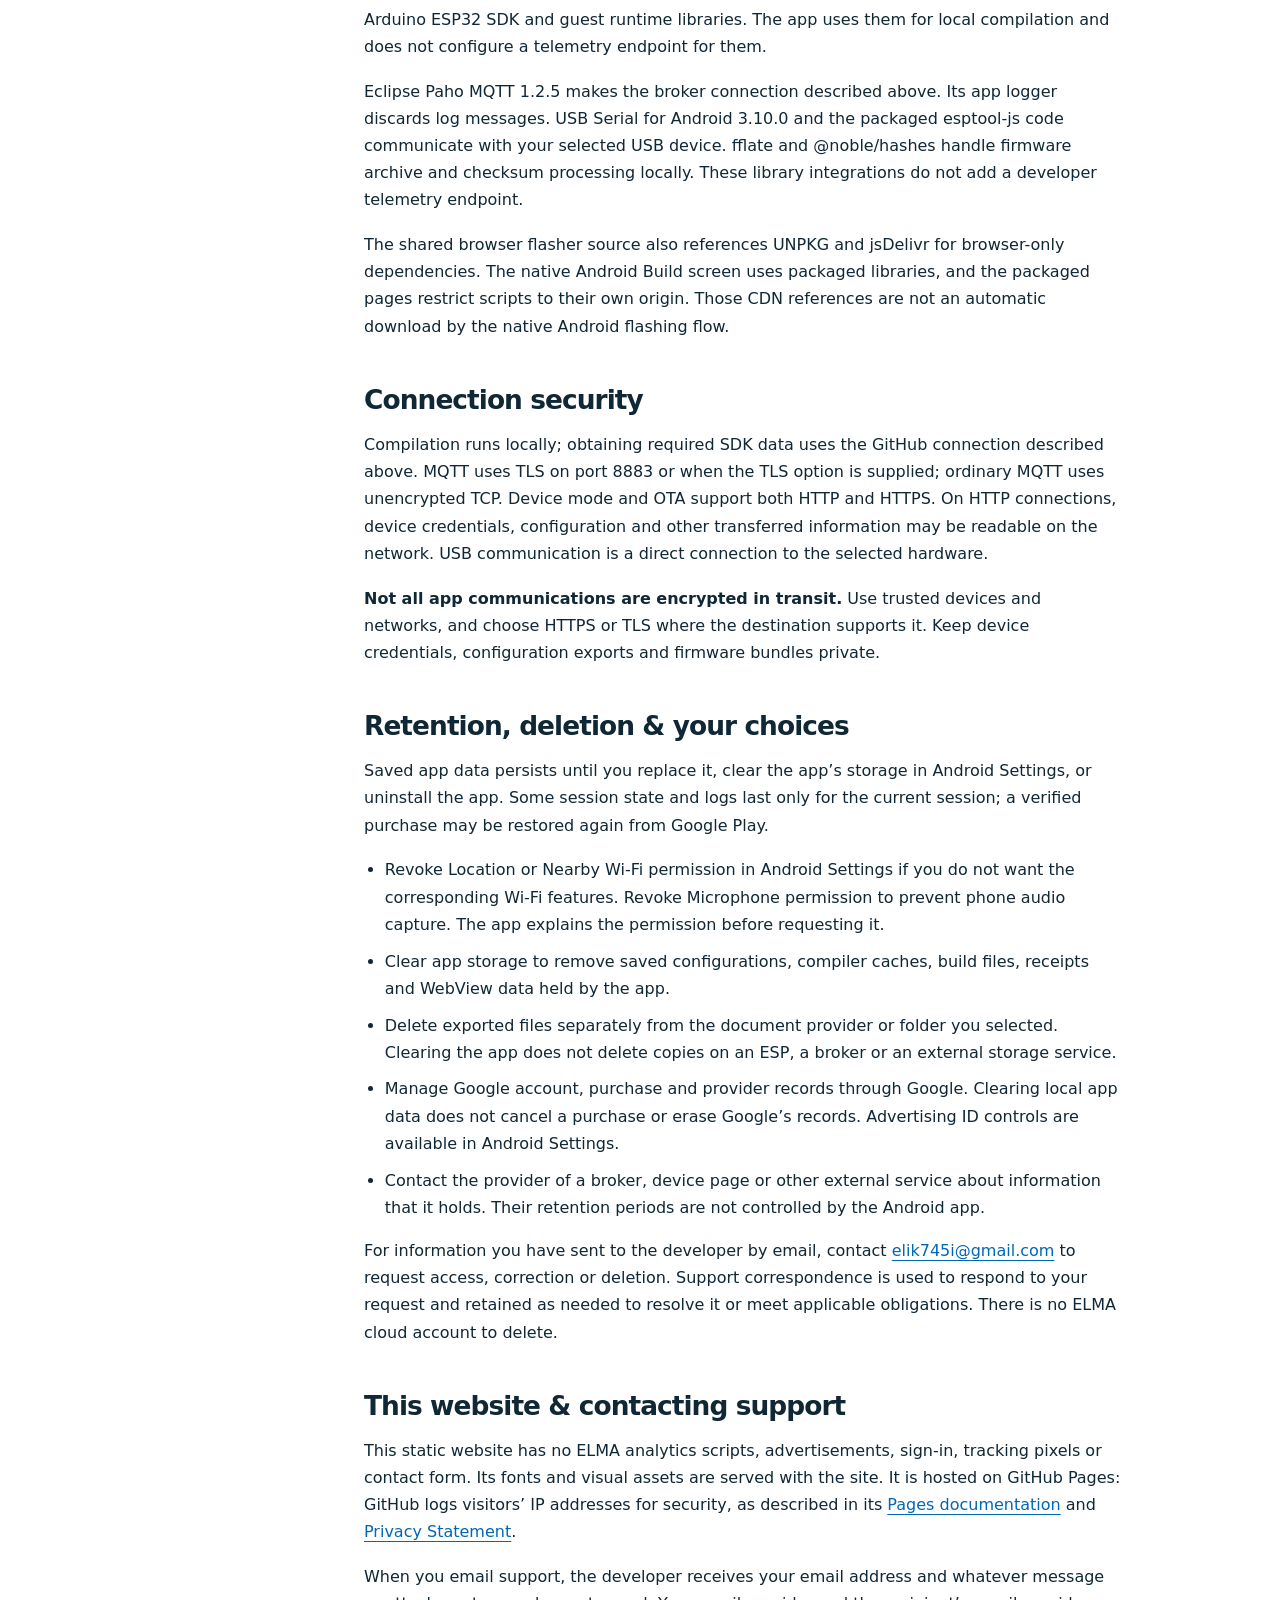
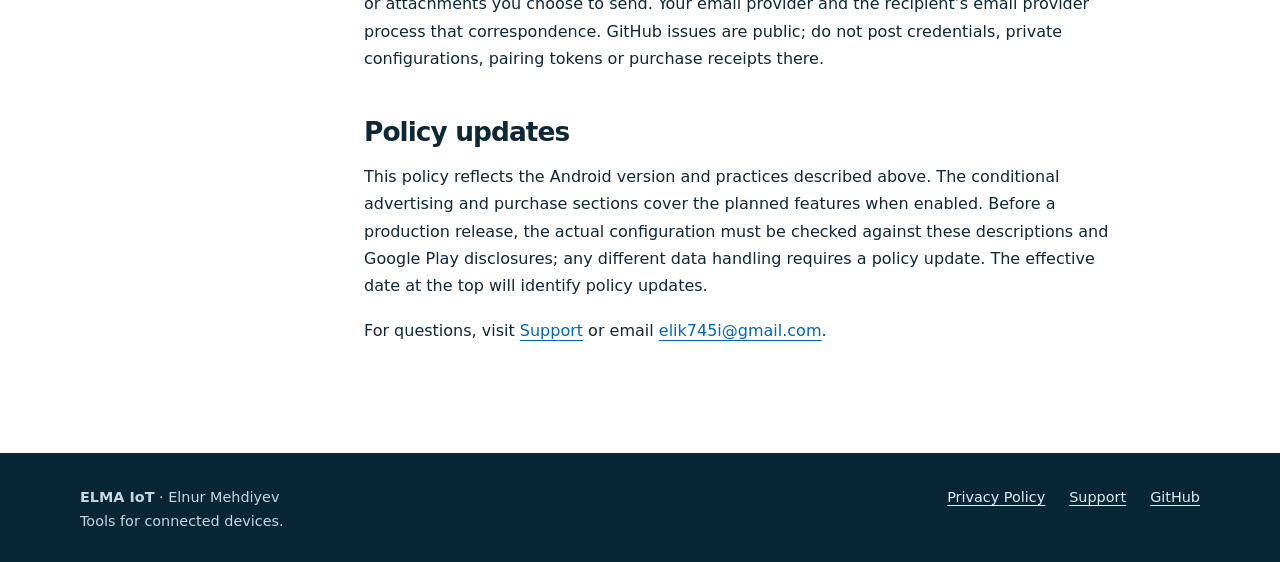
==== commit 3529c483: "Update Android privacy policy for free 1.0.47 production release" ====
--- a/privacy-policy/index.html
+++ b/privacy-policy/index.html
@@ -1,10 +1,11 @@
-<!doctype html>
-<html lang="en"><head><meta charset="utf-8"><meta name="viewport" content="width=device-width,initial-scale=1">
-<meta name="description" content="Privacy Policy for ELMA IoT Android (ELMA Flasher): permissions, local data, Google services, device connections, retention and deletion."><meta name="referrer" content="no-referrer">
-<meta http-equiv="Content-Security-Policy" content="default-src 'none'; style-src 'self'; img-src 'self'; base-uri 'none'; form-action 'none'">
-<title>Privacy Policy · ELMA IoT</title><link rel="canonical" href="https://elma-iot.github.io/privacy-policy/"><link rel="icon" href="/assets/elma-mark.svg" type="image/svg+xml"><link rel="stylesheet" href="/assets/site.css"></head>
-<body><a class="skip" href="#main">Skip to content</a><header><div class="shell header-inner"><a class="brand" href="/" aria-label="ELMA IoT home"><img src="/assets/elma-mark.svg" width="46" height="46" alt=""><span>ELMA <span>IoT</span></span></a><nav aria-label="Main navigation"><a href="/">Home</a><a href="/privacy-policy/" aria-current="page">Privacy Policy</a><a href="/support/">Support</a></nav></div></header>
-<main id="main"><div class="page-head"><div class="shell"><p class="eyebrow">ELMA IoT Android</p><h1>Privacy Policy</h1><p class="lead">What the app accesses, where information goes, and the choices you have.</p><p class="meta">Effective 10 September 2026 · Android version 1.0.0</p></div></div><div class="shell document"><aside class="toc" aria-label="On this page"><strong>On this page</strong><a href="#scope">About this policy</a><a href="#local-data">Data stored on your phone</a><a href="#permissions">Permissions &amp; device access</a><a href="#connections">Where information is sent</a><a href="#google">Google services, ads &amp; purchases</a><a href="#libraries">Other included libraries</a><a href="#security">Connection security</a><a href="#deletion">Retention, deletion &amp; your choices</a><a href="#website">This website &amp; contacting support</a><a href="#changes">Policy updates</a></aside><article><section id="scope"><h2>About this policy</h2><p>This Privacy Policy describes the ELMA IoT Android application, labeled <strong>ELMA Flasher</strong>, developed by <strong>Elnur Mehdiyev</strong> under ELMA IoT. Its Android application ID is <code>com.elma.iot.flasher</code>. It also explains privacy when visiting this website or contacting support.</p><p>Contact the developer at <a href="mailto:elik745i@gmail.com">elik745i@gmail.com</a> for privacy questions or requests.</p><div class="callout"><p><strong>Release availability.</strong> ELMA IoT is preparing a production release with AdMob advertising, Google consent controls and a one-time Remove Ads purchase. The advertising and checkout descriptions below apply when those features are enabled in the installed release. At the source review on 10 September 2026, version 1.0.0 still disabled ad requests and new checkout; Google Play purchase checks and online radio-directory requests remained active. This dated finding does not assert that a later release has the same configuration.</p></div></section><section id="local-data"><h2>Data stored on your phone</h2><p>The app uses private Android app storage and WebView browser storage for saved configurations and interface preferences. Depending on what you use or enter, these can include:</p><ul><li>Device names, board and peripheral settings, Wi-Fi network names and passwords, MQTT broker details and credentials, and device web-access settings.</li><li>The last device address you opened, locally compiled firmware artifacts, compiler caches and build logs. Legacy PC-pairing credentials are removed by the updated app.</li><li>Designer layout, selected tabs and profiles, radio selections, recent playback entries, and file-browser preferences or caches when those interfaces are used.</li><li>A verified Google Play purchase record and signature, when available, to restore an ad-free entitlement.</li></ul><p>Wi-Fi scan results, active USB connections, firmware bundles and operation logs are also processed during the relevant session. The app does not automatically upload your saved configuration to a developer cloud account.</p><p>Private app storage is access-restricted by Android. The app does not add its own encryption to saved preferences. Its manifest disables Android backup, and its extraction rules exclude app data from cloud backup and device transfer.</p></section><section id="permissions"><h2>Permissions &amp; device access</h2><div class="flow"><h3>Wi-Fi and location</h3><p>On request, the app uses Android’s precise and approximate Location permissions to scan nearby Wi-Fi networks. Android also requires Location services to be enabled. The app reads network names (SSIDs), signal strength, frequency and security capabilities to show compatible networks; it can also display the connected Wi-Fi name and local IP address. It does not request GPS coordinates or background location tracking. The app targets Android API 36 and supports API 26 onward. It requests <code>ACCESS_FINE_LOCATION</code> and <code>ACCESS_COARSE_LOCATION</code> together at runtime, requires the fine grant for scanning, and declares <code>ACCESS_WIFI_STATE</code> and <code>CHANGE_WIFI_STATE</code>. It checks whether Location services are enabled on API 28 and later. It does not declare <code>NEARBY_WIFI_DEVICES</code>. Although Android 13 introduced that permission for certain Wi-Fi operations, the <code>startScan()</code> and <code>getScanResults()</code> APIs used here still require fine location permission; it is not a replacement for this scan permission. See <a href="https://developer.android.com/develop/connectivity/wifi/wifi-permissions">Android’s Wi-Fi permission documentation</a>. Raw scan lists are not uploaded by the app. A network name you choose can become part of the configuration you later export or send to your ESP device.</p></div><div class="flow"><h3>USB and ongoing operations</h3><p>Android asks you to grant access to a selected USB device. The app reads USB device, vendor, product and port information, and communicates with the ESP bootloader to identify the chip, check flash capacity, write firmware and apply configuration. Foreground-service permissions support ongoing data-transfer and connected-device operations.</p></div><div class="flow"><h3>Files and media</h3><p>Import and export use Android’s system document picker. The app accesses files you select, such as configuration documents and firmware bundles; a connected device’s web interface can also offer file uploads or media controls. The app does not request broad storage, photo-library, camera or microphone permissions and does not record audio or video. Exported configurations and firmware bundles may contain credentials.</p></div><div class="flow"><h3>Other permissions</h3><p>Internet and network-state permissions support the connections in this policy. Included SDKs add billing, advertising-ID, Ad Services and wake-lock permissions, as well as an internal receiver-protection permission. The current app has no Bluetooth or Nearby Devices permission or phone-side Bluetooth pairing feature. Bluetooth and microphone choices in the hardware Designer describe ESP peripherals, not access to your phone’s Bluetooth radio or microphone.</p></div></section><section id="connections"><h2>Where information is sent</h2><div class="flow"><h3>Local firmware compilation</h3><p>When you choose Compile, the app compiles firmware on your Android device using its bundled source, compiler and SDK. No paired PC or cloud compiler receives your configuration. Build logs, compiler caches and completed artifacts are stored in private app storage. Save Firmware exports an application binary through Android’s document picker. The app includes its compiler and SDK so they are available locally after installation.</p><p>When you choose Scan Local Network, the app probes local IP addresses for compatible ELMA status and OTA endpoints and displays responding devices. Manual IP entry is also available. Discovery results are not sent to an ELMA server.</p></div><div class="flow"><h3>Your ESP device</h3><p>USB provisioning sends configuration and firmware to the selected ESP. Device mode opens the HTTP or HTTPS address you supply, initially suggesting <code>192.168.4.1</code>. OTA sends a firmware image to the address you enter and can send device-login credentials using HTTP Basic authentication. It checks device status and upload progress. The app does not provide an automatic LAN-wide ESP discovery service; Wi-Fi network scanning and USB enumeration are separate features. MQTT discovery publishing belongs to the connected ESP interface.</p></div><div class="flow"><h3>Your MQTT broker</h3><p>The Android MQTT connection test sends authentication details you enter to your selected broker, with a randomly generated client ID for that connection. It checks connectivity; the phone-side test does not publish device discovery or runtime commands. The broker receives the network connection and handles it under its own practices.</p></div><div class="flow"><h3>Radio Browser</h3><p>The packaged Designer requests the country list from <code>all.api.radio-browser.info</code> when it starts, if the network is available. A selected or previously saved country is sent when loading its station list. These requests expose your IP address and normal HTTP request information to the directory service. A selected country is a browsing preference, not a GPS reading. See <a href="https://www.radio-browser.info/">Radio Browser</a>.</p></div><div class="flow"><h3>Connected-device pages and external content</h3><p>Device mode displays the web interface served by the address you choose. That page can make its own network requests. The shared interface includes an optional artwork lookup that sends track title, artist, album or filename search terms to Apple’s iTunes Search API and retrieves an artwork image. This is a media-preview feature; the packaged Android Designer hides device-storage views and does not run artwork searches at startup. When using a device page that offers it, the receiving service sees the search and connection information. See <a href="https://www.apple.com/legal/privacy/">Apple’s privacy information</a>.</p><p>External links, including GitHub project and support links, open the destination’s services. Their providers receive ordinary connection information. The app does not control the content or data practices of arbitrary device pages, brokers or external websites you choose.</p></div><p><strong>ELMA IoT servers:</strong> the current app contains no developer-operated cloud account, configuration-upload, analytics or crash-reporting endpoint. Compilation and compiler caching are performed on the Android device. This does not mean that no information leaves your phone: Google services, Radio Browser and your chosen destinations receive the information described here.</p></section><section id="google"><h2>Google services, ads &amp; purchases</h2>
+<!DOCTYPE html>
+
+<html lang="en"><head><meta charset="utf-8"/><meta content="width=device-width,initial-scale=1" name="viewport"/>
+<meta content="Privacy Policy for ELMA IoT Android (ELMA Flasher): permissions, local data, Google services, device connections, retention and deletion." name="description"/><meta content="no-referrer" name="referrer"/>
+<meta content="default-src 'none'; style-src 'self'; img-src 'self'; base-uri 'none'; form-action 'none'" http-equiv="Content-Security-Policy"/>
+<title>Privacy Policy · ELMA IoT</title><link href="https://elma-iot.github.io/privacy-policy/" rel="canonical"/><link href="/assets/elma-mark.svg" rel="icon" type="image/svg+xml"/><link href="/assets/site.css" rel="stylesheet"/></head>
+<body><a class="skip" href="#main">Skip to content</a><header><div class="shell header-inner"><a aria-label="ELMA IoT home" class="brand" href="/"><img alt="" height="46" src="/assets/elma-mark.svg" width="46"/><span>ELMA <span>IoT</span></span></a><nav aria-label="Main navigation"><a href="/">Home</a><a aria-current="page" href="/privacy-policy/">Privacy Policy</a><a href="/support/">Support</a></nav></div></header>
+<main id="main"><div class="page-head"><div class="shell"><p class="eyebrow">ELMA IoT Android</p><h1>Privacy Policy</h1><p class="lead">What the app accesses, where information goes, and the choices you have.</p><p class="meta">Effective 5 November 2026 · Android version 1.0.47</p></div></div><div class="shell document"><aside aria-label="On this page" class="toc"><strong>On this page</strong><a href="#scope">About this policy</a><a href="#local-data">Data stored on your phone</a><a href="#permissions">Permissions &amp; device access</a><a href="#connections">Where information is sent</a><a href="#google">Google services, ads &amp; purchases</a><a href="#libraries">Other included libraries</a><a href="#security">Connection security</a><a href="#deletion">Retention, deletion &amp; your choices</a><a href="#website">This website &amp; contacting support</a><a href="#changes">Policy updates</a></aside><article><section id="scope"><h2>About this policy</h2><p>This Privacy Policy describes the ELMA IoT Android application, labeled <strong>ELMA IoT – ESP32 Toolkit</strong>, developed by <strong>Elnur Mehdiyev</strong> under ELMA IoT. Its Android application ID is <code>com.elmaiot.app</code>. It also explains privacy when visiting this website or contacting support.</p><p>Contact the developer at <a href="mailto:elik745i@gmail.com">elik745i@gmail.com</a> for privacy questions or requests.</p><div class="callout"><p>Release availability. Version 1.0.47 is free, with ad requests and new checkout disabled. Google Play purchase checks, included Google SDK components, privacy options and online radio-directory requests remain present. The advertising and purchase sections below describe a future update only when those features are enabled; they do not mean that this release displays advertisements or sells purchases.</p></div></section><section id="local-data"><h2>Data stored on your phone</h2><p>The app uses private Android app storage and WebView browser storage for saved configurations and interface preferences. Depending on what you use or enter, these can include:</p><ul><li>Device names, board and peripheral settings, Wi-Fi network names and passwords, MQTT broker details and credentials, and device web-access settings.</li><li>The last device address you opened, locally compiled firmware artifacts, compiler caches and build logs. Legacy PC-pairing credentials are removed by the updated app.</li><li>Designer layout, selected tabs and profiles, radio selections, recent playback entries, and file-browser preferences or caches when those interfaces are used.</li><li>A verified Google Play purchase record and signature, when available, to restore an ad-free entitlement.</li></ul><p>Wi-Fi scan results, active USB connections, firmware bundles and operation logs are also processed during the relevant session. The app does not automatically upload your saved configuration to a developer cloud account.</p><p>Private app storage is access-restricted by Android. The app does not add its own encryption to saved preferences. Its manifest disables Android backup, and its extraction rules exclude app data from cloud backup and device transfer.</p></section><section id="permissions"><h2>Permissions &amp; device access</h2><div class="flow"><h3>Wi-Fi and location</h3><p>On request, the app uses Android’s precise and approximate Location permissions to scan nearby Wi-Fi networks. Android also requires Location services to be enabled. The app reads network names (SSIDs), signal strength, frequency and security capabilities to show compatible networks; it can also display the connected Wi-Fi name and local IP address. It does not request GPS coordinates or background location tracking. The app targets Android API 36 and supports API 26 onward. It requests <code>ACCESS_FINE_LOCATION</code> and <code>ACCESS_COARSE_LOCATION</code> together at runtime, requires the fine grant for scanning, and declares <code>ACCESS_WIFI_STATE</code> and <code>CHANGE_WIFI_STATE</code>. It checks whether Location services are enabled on API 28 and later. On Android 13 and later, it declares and requests <code>NEARBY_WIFI_DEVICES</code> when you ask it to connect to an ELMA access point. This permission is marked <code>neverForLocation</code>; the app does not use it to derive physical location. Although Android 13 introduced that permission for certain Wi-Fi operations, the <code>startScan()</code> and <code>getScanResults()</code> APIs used here still require fine location permission; it is not a replacement for this scan permission. See <a href="https://developer.android.com/develop/connectivity/wifi/wifi-permissions">Android’s Wi-Fi permission documentation</a>. Raw scan lists are not uploaded by the app. A network name you choose can become part of the configuration you later export or send to your ESP device.</p></div><div class="flow"><h3>USB and ongoing operations</h3><p>Android asks you to grant access to a selected USB device. The app reads USB device, vendor, product and port information, and communicates with the ESP bootloader to identify the chip, check flash capacity, write firmware and apply configuration. Foreground-service permissions support ongoing data-transfer and connected-device operations.</p></div><div class="flow"><h3>Files and media</h3><p>Import and export use Android’s system document picker. The app accesses files you select, such as configuration documents and firmware bundles; a connected device’s web interface can also offer file uploads or media controls. The app does not request broad storage, photo-library or camera permissions. It declares the optional microphone permission described below. Exported configurations and firmware bundles may contain credentials.</p></div><div class="flow"><h3>Other permissions</h3><p>Internet and network-state permissions support the connections in this policy. Included SDKs add billing, advertising-ID, Ad Services and wake-lock permissions, as well as an internal receiver-protection permission. The app has no phone-side Bluetooth pairing feature. Bluetooth and microphone choices in the hardware Designer describe ESP peripherals. Nearby Wi-Fi access and optional phone microphone access are separate features described in this policy.</p></div><div class="flow"><h3>Optional phone microphone</h3><p>When you use a connected device page for two-way audio, ELMA can request Android’s RECORD_AUDIO permission. The app first asks you to approve the displayed secure device origin, and Android asks for microphone permission if it has not already been granted. Microphone capture is denied in the Designer and for origins that do not match the selected secure device. Audio is provided to the approved device page for its communication feature; that page determines the destination and handling of the audio. ELMA does not send microphone audio to the developer or advertising services. You can deny access or revoke the Android permission at any time.</p></div></section><section id="connections"><h2>Where information is sent</h2><div class="flow"><h3>Local firmware compilation</h3><p>When you choose Compile, the app compiles firmware on your Android device using bundled source and compiler tools, plus SDK data downloaded from the project’s GitHub releases when required. No paired PC or cloud compiler receives your configuration. Build logs, compiler caches and completed artifacts are stored in private app storage. Save Firmware exports an application binary through Android’s document picker. Executable compiler tools are delivered with the app through Google Play. Required SDK data is downloaded from GitHub releases and cached locally, with integrity checks. GitHub and its delivery providers receive ordinary connection information, including your IP address and the requested asset. Your firmware configuration is not sent in these download requests.</p><p>When you choose Scan Local Network, the app probes local IP addresses for compatible ELMA status and OTA endpoints and displays responding devices. Manual IP entry is also available. Discovery results are not sent to an ELMA server.</p></div><div class="flow"><h3>Your ESP device</h3><p>USB provisioning sends configuration and firmware to the selected ESP. Device mode opens the HTTP or HTTPS address you supply, initially suggesting <code>192.168.4.1</code>. OTA sends a firmware image to the address you enter and can send device-login credentials using HTTP Basic authentication. It checks device status and upload progress. Local-network device discovery runs when you request it; Wi-Fi network scanning and USB enumeration are separate features. MQTT discovery publishing belongs to the connected ESP interface.</p></div><div class="flow"><h3>Your MQTT broker</h3><p>The Android MQTT connection test sends authentication details you enter to your selected broker, with a randomly generated client ID for that connection. It checks connectivity; the phone-side test does not publish device discovery or runtime commands. The broker receives the network connection and handles it under its own practices.</p></div><div class="flow"><h3>Radio Browser</h3><p>The packaged Designer requests the country list from <code>all.api.radio-browser.info</code> when it starts, if the network is available. A selected or previously saved country is sent when loading its station list. These requests expose your IP address and normal HTTP request information to the directory service. A selected country is a browsing preference, not a GPS reading. See <a href="https://www.radio-browser.info/">Radio Browser</a>.</p></div><div class="flow"><h3>Connected-device pages and external content</h3><p>Device mode displays the web interface served by the address you choose. That page can make its own network requests. The shared interface includes an optional artwork lookup that sends track title, artist, album or filename search terms to Apple’s iTunes Search API and retrieves an artwork image. This is a media-preview feature; the packaged Android Designer hides device-storage views and does not run artwork searches at startup. When using a device page that offers it, the receiving service sees the search and connection information. See <a href="https://www.apple.com/legal/privacy/">Apple’s privacy information</a>.</p><p>External links, including GitHub project and support links, open the destination’s services. Their providers receive ordinary connection information. The app does not control the content or data practices of arbitrary device pages, brokers or external websites you choose.</p></div><p><strong>ELMA IoT servers:</strong> the current app contains no developer-operated cloud account, configuration-upload, analytics or crash-reporting endpoint. Compilation and compiler caching are performed on the Android device. This does not mean that no information leaves your phone: Google services, Radio Browser and your chosen destinations receive the information described here.</p></section><section id="google"><h2>Google services, ads &amp; purchases</h2>
 <p>The Android project includes Google Mobile Ads (AdMob) 25.4.0, Google User Messaging Platform (UMP) 4.0.0 and Google Play Billing 9.1.0. Availability depends on the release configuration; the dated source-review note above distinguishes the checked build from the planned production release.</p>
 <h3>Advertising when enabled</h3><p>In an advertising-enabled release, the app can request AdMob banner ads when no verified Remove Ads entitlement is active and Google’s consent controls permit requests. Ads are hidden while a firmware operation is busy or purchase ownership is unknown.</p>
 <p>Google and its advertising services may process advertising and app-set identifiers, IP address (including approximate location inferred from it), device/application information, app and ad interactions, and diagnostic information. UMP handles consent choices and related consent status. These processes support ad delivery and measurement, service diagnostics, and fraud prevention. Advertising may be contextual/non-personalized or personalized, depending on consent, applicable requirements and Google configuration. Non-personalized advertising does not mean that no data is processed.</p>
@@ -13,6 +14,6 @@
 <h3>One-time Remove Ads purchase</h3><p>When checkout is enabled and the product is available in Google Play, the app offers a one-time, non-consumable Remove Ads purchase using product ID <code>elma_remove_ads</code>. Google Play displays the price and processes the purchase and payment information. ELMA IoT does not receive your full card number or full payment-account details.</p>
 <p>The app checks purchase status and entitlement through Google Play to determine whether ads should be removed. It queries purchases on startup/resume and when you select Restore purchases. It verifies the product, package and signed purchase record locally, acknowledges a valid purchase using its token, and may store the verified receipt and signature in private app storage. A pending or unverified transaction does not grant the entitlement. Restoration requires a valid purchase available through the relevant Google Play account and successful verification.</p>
 <p>Purchase checks can occur even in a release where new checkout is unavailable. Removing ads stops the app’s banner requests for a verified owner; it does not remove Google Play purchase processing or unrelated network features such as the radio directory. Google controls its transaction records and retention. The app does not create an ELMA account or implement ELMA sign-in.</p>
-<h3>Checked build and provider components</h3><p>In the source reviewed on 10 September 2026, the live-monetization flag was false: the normal ad-initialization, banner-request, consent-update and new-checkout paths were disabled, while Billing connection/restoration and the UMP privacy-options menu remained present. Public Google test ad IDs, delayed measurement initialization, SDK components and advertising permissions were still packaged. This source check is not a measurement of all SDK background traffic.</p>
-<p>No separate Firebase Analytics, Firebase Crashlytics, Sentry or similar developer analytics/crash-reporting integration was found. Google services can perform their own diagnostics as described in their documentation.</p></section><section id="libraries"><h2>Other included libraries</h2><p>The local compiler includes an Android-native QEMU runtime, Espressif GCC toolchains, Arduino ESP32 SDK and guest runtime libraries. The app uses them for local compilation and does not configure a telemetry endpoint for them.</p><p>Eclipse Paho MQTT 1.2.5 makes the broker connection described above. Its app logger discards log messages. USB Serial for Android 3.10.0 and the packaged esptool-js code communicate with your selected USB device. fflate and @noble/hashes handle firmware archive and checksum processing locally. These library integrations do not add a developer telemetry endpoint.</p><p>The shared browser flasher source also references UNPKG and jsDelivr for browser-only dependencies. The native Android Build screen uses packaged libraries, and the packaged pages restrict scripts to their own origin. Those CDN references are not an automatic download by the native Android flashing flow.</p></section><section id="security"><h2>Connection security</h2><p>Firmware compilation itself does not use a network connection. MQTT uses TLS on port 8883 or when the TLS option is supplied; ordinary MQTT uses unencrypted TCP. Device mode and OTA support both HTTP and HTTPS. On HTTP connections, device credentials, configuration and other transferred information may be readable on the network. USB communication is a direct connection to the selected hardware.</p><p><strong>Not all app communications are encrypted in transit.</strong> Use trusted devices and networks, and choose HTTPS or TLS where the destination supports it. Keep device credentials, configuration exports and firmware bundles private.</p></section><section id="deletion"><h2>Retention, deletion &amp; your choices</h2><p>Saved app data persists until you replace it, clear the app’s storage in Android Settings, or uninstall the app. Some session state and logs last only for the current session; a verified purchase may be restored again from Google Play.</p><ul><li>Revoke Location permission in Android Settings if you do not want Wi-Fi scanning. The app explains the permission before requesting it.</li><li>Clear app storage to remove saved configurations, compiler caches, build files, receipts and WebView data held by the app.</li><li>Delete exported files separately from the document provider or folder you selected. Clearing the app does not delete copies on an ESP, a broker or an external storage service.</li><li>Manage Google account, purchase and provider records through Google. Clearing local app data does not cancel a purchase or erase Google’s records. Advertising ID controls are available in Android Settings.</li><li>Contact the provider of a broker, device page or other external service about information that it holds. Their retention periods are not controlled by the Android app.</li></ul><p>For information you have sent to the developer by email, contact <a href="mailto:elik745i@gmail.com?subject=ELMA%20IoT%20privacy%20request">elik745i@gmail.com</a> to request access, correction or deletion. Support correspondence is used to respond to your request and retained as needed to resolve it or meet applicable obligations. There is no ELMA cloud account to delete.</p></section><section id="website"><h2>This website &amp; contacting support</h2><p>This static website has no ELMA analytics scripts, advertisements, sign-in, tracking pixels or contact form. Its fonts and visual assets are served with the site. It is hosted on GitHub Pages: GitHub logs visitors’ IP addresses for security, as described in its <a href="https://docs.github.com/en/pages/getting-started-with-github-pages/what-is-github-pages#data-collection">Pages documentation</a> and <a href="https://docs.github.com/en/site-policy/privacy-policies/github-general-privacy-statement">Privacy Statement</a>.</p><p>When you email support, the developer receives your email address and whatever message or attachments you choose to send. Your email provider and the recipient’s email provider process that correspondence. GitHub issues are public; do not post credentials, private configurations, pairing tokens or purchase receipts there.</p></section><section id="changes"><h2>Policy updates</h2><p>This policy reflects the Android version and practices described above. The conditional advertising and purchase sections cover the planned features when enabled. Before a production release, the actual configuration must be checked against these descriptions and Google Play disclosures; any different data handling requires a policy update. The effective date at the top will identify policy updates.</p><p>For questions, visit <a href="/support/">Support</a> or email <a href="mailto:elik745i@gmail.com">elik745i@gmail.com</a>.</p></section></article></div></main>
+<h3>Checked build and provider components</h3><p>In version 1.0.47 reviewed on 5 November 2026, the live-monetization flag was false: the normal ad-initialization, banner-request, consent-update and new-checkout paths were disabled, while Billing connection/restoration and the UMP privacy-options menu remained present. Public Google test ad IDs, delayed measurement initialization, SDK components and advertising permissions were still packaged. This source check is not a measurement of all SDK background traffic.</p>
+<p>No separate Firebase Analytics, Firebase Crashlytics, Sentry or similar developer analytics/crash-reporting integration was found. Google services can perform their own diagnostics as described in their documentation.</p></section><section id="libraries"><h2>Other included libraries</h2><p>The local compiler includes an Android-native QEMU runtime, Espressif GCC toolchains, Arduino ESP32 SDK and guest runtime libraries. The app uses them for local compilation and does not configure a telemetry endpoint for them.</p><p>Eclipse Paho MQTT 1.2.5 makes the broker connection described above. Its app logger discards log messages. USB Serial for Android 3.10.0 and the packaged esptool-js code communicate with your selected USB device. fflate and @noble/hashes handle firmware archive and checksum processing locally. These library integrations do not add a developer telemetry endpoint.</p><p>The shared browser flasher source also references UNPKG and jsDelivr for browser-only dependencies. The native Android Build screen uses packaged libraries, and the packaged pages restrict scripts to their own origin. Those CDN references are not an automatic download by the native Android flashing flow.</p></section><section id="security"><h2>Connection security</h2><p>Compilation runs locally; obtaining required SDK data uses the GitHub connection described above. MQTT uses TLS on port 8883 or when the TLS option is supplied; ordinary MQTT uses unencrypted TCP. Device mode and OTA support both HTTP and HTTPS. On HTTP connections, device credentials, configuration and other transferred information may be readable on the network. USB communication is a direct connection to the selected hardware.</p><p><strong>Not all app communications are encrypted in transit.</strong> Use trusted devices and networks, and choose HTTPS or TLS where the destination supports it. Keep device credentials, configuration exports and firmware bundles private.</p></section><section id="deletion"><h2>Retention, deletion &amp; your choices</h2><p>Saved app data persists until you replace it, clear the app’s storage in Android Settings, or uninstall the app. Some session state and logs last only for the current session; a verified purchase may be restored again from Google Play.</p><ul><li>Revoke Location or Nearby Wi-Fi permission in Android Settings if you do not want the corresponding Wi-Fi features. Revoke Microphone permission to prevent phone audio capture. The app explains the permission before requesting it.</li><li>Clear app storage to remove saved configurations, compiler caches, build files, receipts and WebView data held by the app.</li><li>Delete exported files separately from the document provider or folder you selected. Clearing the app does not delete copies on an ESP, a broker or an external storage service.</li><li>Manage Google account, purchase and provider records through Google. Clearing local app data does not cancel a purchase or erase Google’s records. Advertising ID controls are available in Android Settings.</li><li>Contact the provider of a broker, device page or other external service about information that it holds. Their retention periods are not controlled by the Android app.</li></ul><p>For information you have sent to the developer by email, contact <a href="mailto:elik745i@gmail.com?subject=ELMA%20IoT%20privacy%20request">elik745i@gmail.com</a> to request access, correction or deletion. Support correspondence is used to respond to your request and retained as needed to resolve it or meet applicable obligations. There is no ELMA cloud account to delete.</p></section><section id="website"><h2>This website &amp; contacting support</h2><p>This static website has no ELMA analytics scripts, advertisements, sign-in, tracking pixels or contact form. Its fonts and visual assets are served with the site. It is hosted on GitHub Pages: GitHub logs visitors’ IP addresses for security, as described in its <a href="https://docs.github.com/en/pages/getting-started-with-github-pages/what-is-github-pages#data-collection">Pages documentation</a> and <a href="https://docs.github.com/en/site-policy/privacy-policies/github-general-privacy-statement">Privacy Statement</a>.</p><p>When you email support, the developer receives your email address and whatever message or attachments you choose to send. Your email provider and the recipient’s email provider process that correspondence. GitHub issues are public; do not post credentials, private configurations, pairing tokens or purchase receipts there.</p></section><section id="changes"><h2>Policy updates</h2><p>This policy reflects the Android version and practices described above. The conditional advertising and purchase sections cover the planned features when enabled. Before a production release, the actual configuration must be checked against these descriptions and Google Play disclosures; any different data handling requires a policy update. The effective date at the top will identify policy updates.</p><p>For questions, visit <a href="/support/">Support</a> or email <a href="mailto:elik745i@gmail.com">elik745i@gmail.com</a>.</p></section></article></div></main>
 <footer><div class="shell footer-inner"><div><p><strong>ELMA IoT</strong> · Elnur Mehdiyev</p><p>Tools for connected devices.</p></div><div class="footer-links"><a href="/privacy-policy/">Privacy Policy</a><a href="/support/">Support</a><a href="https://github.com/elma-iot">GitHub</a></div></div></footer></body></html>
